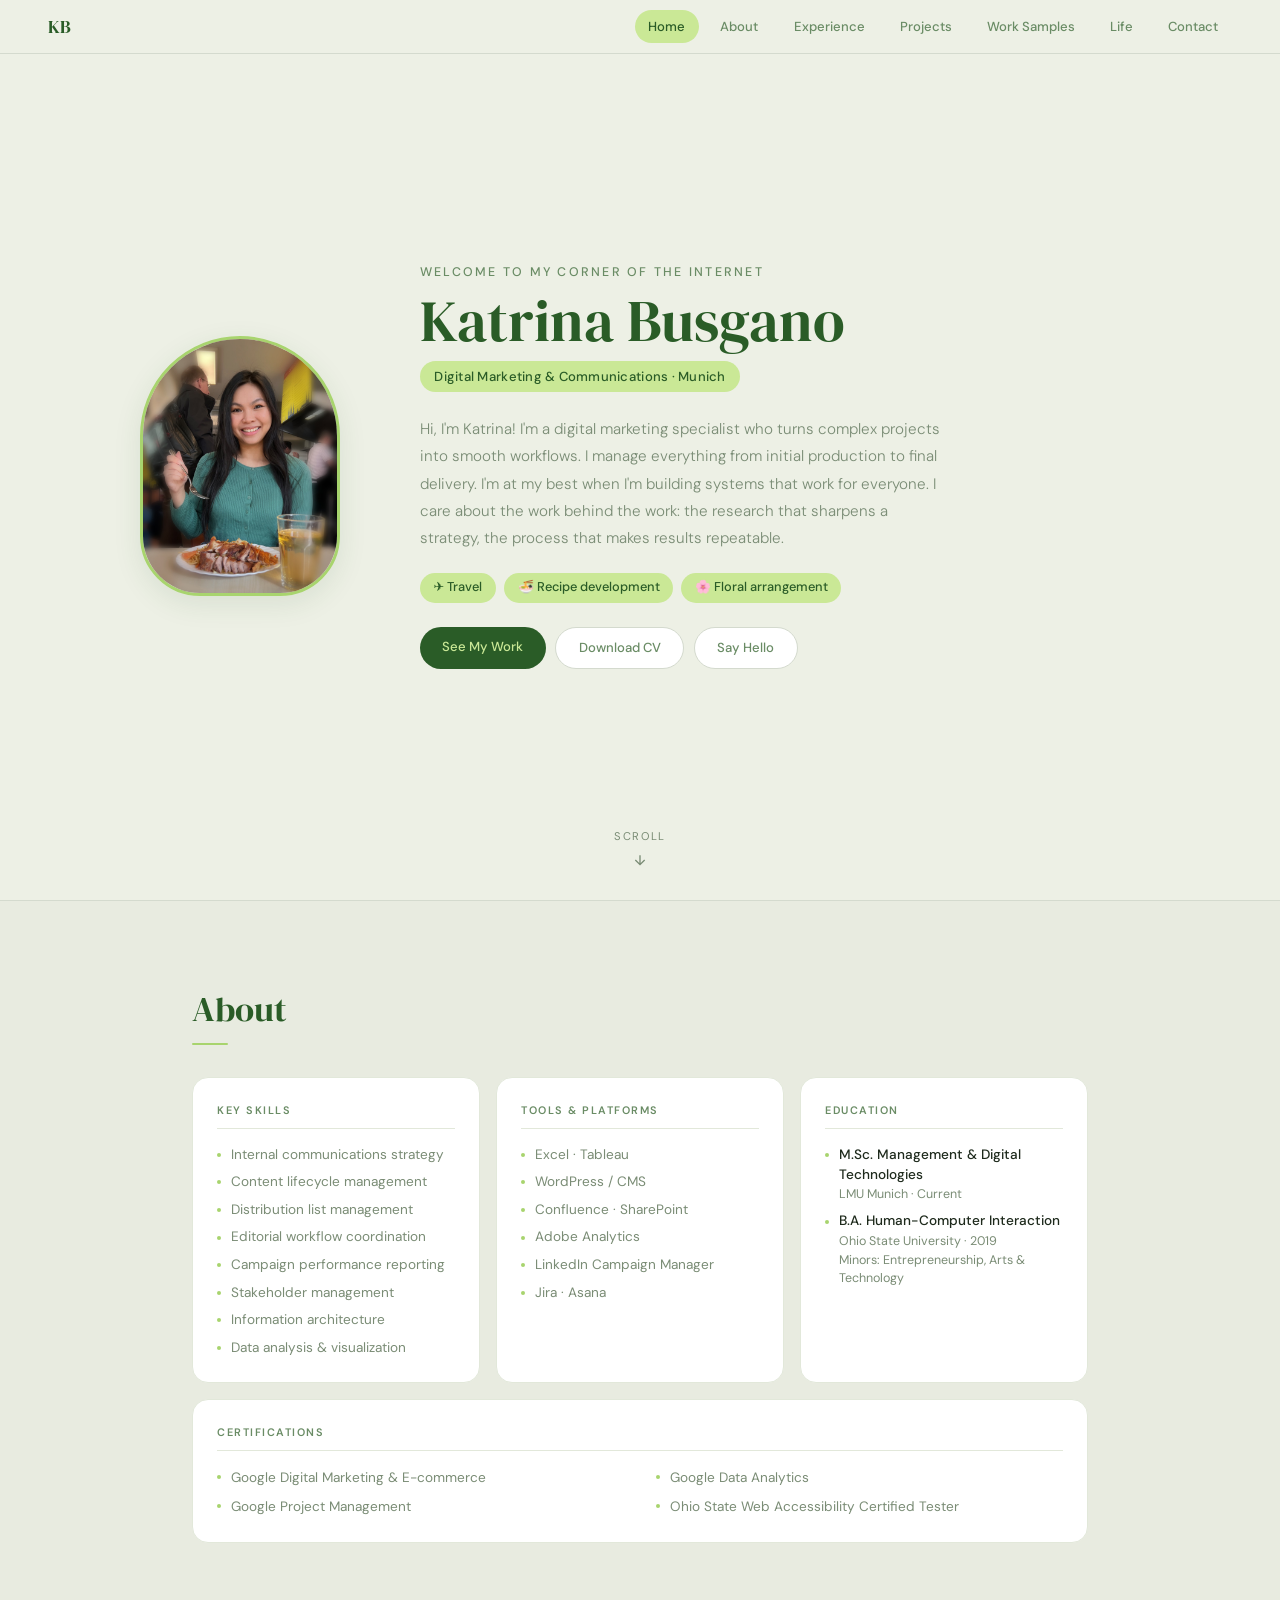
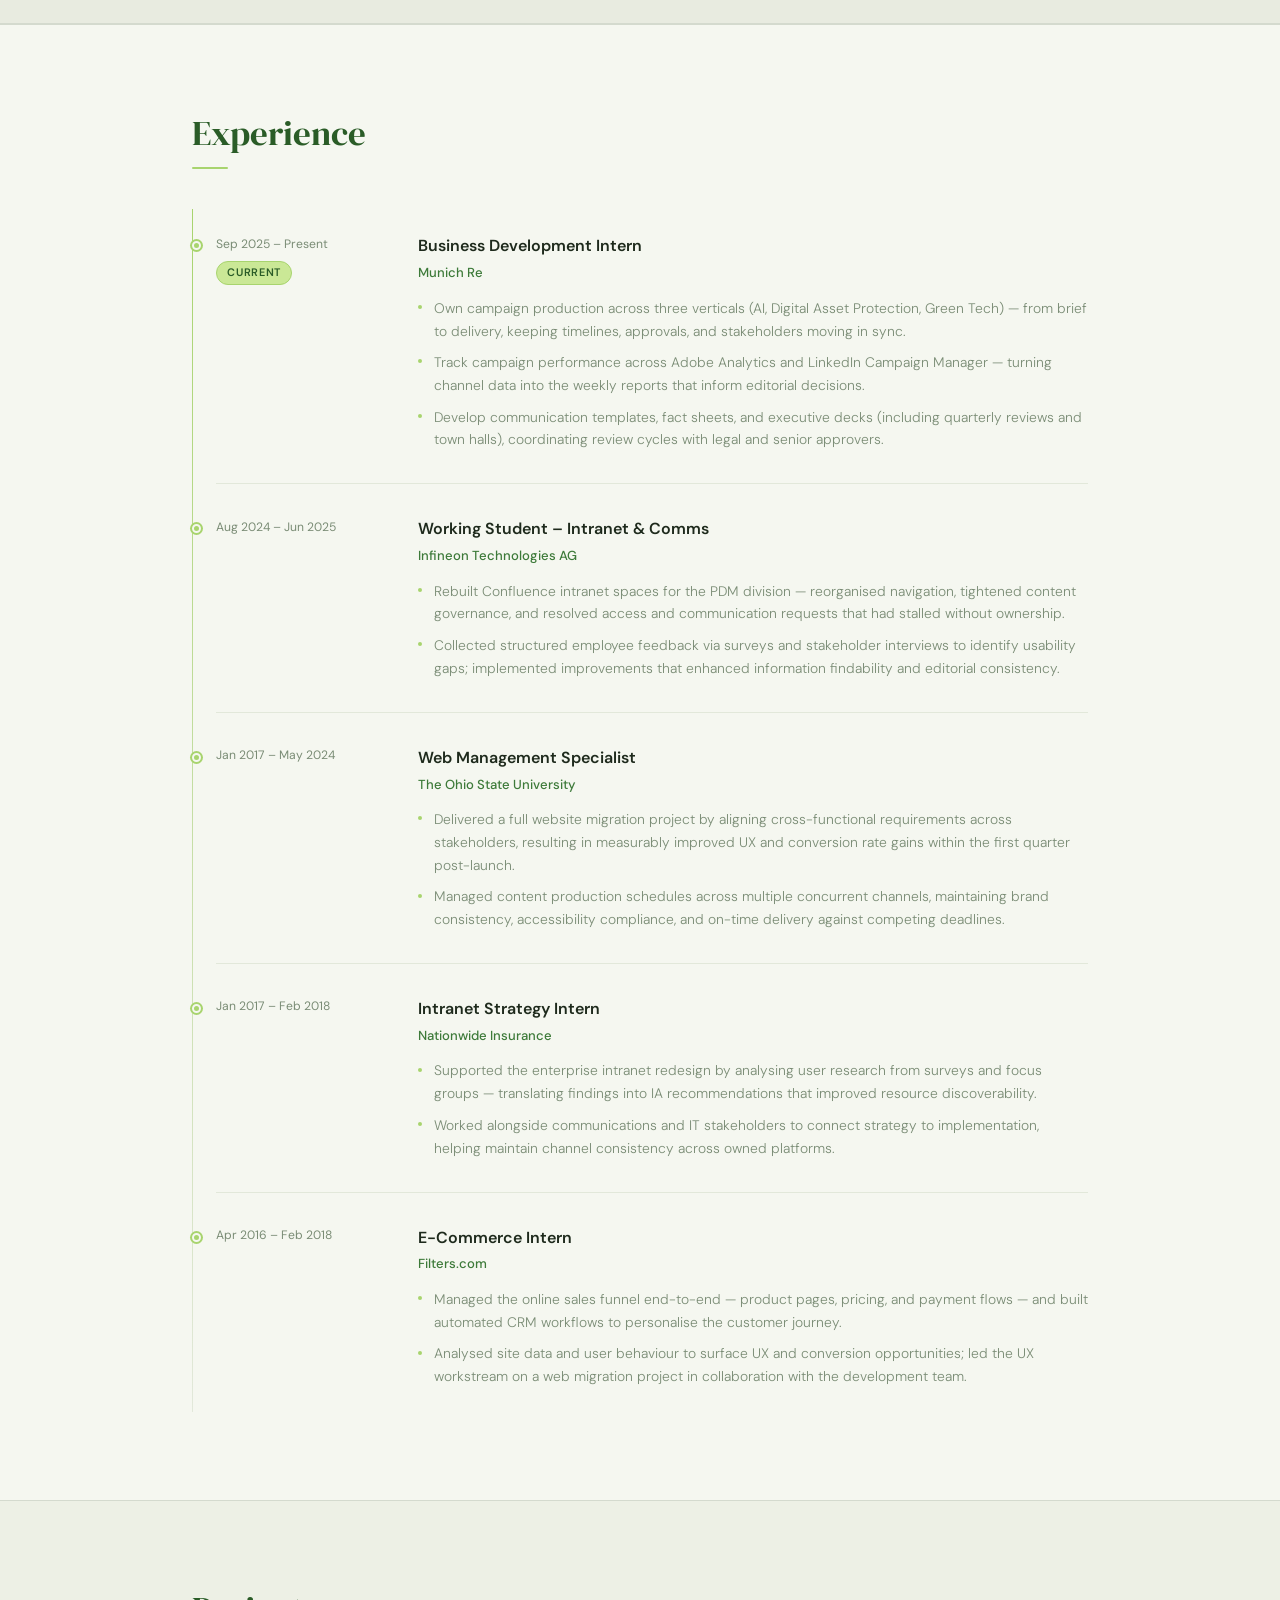
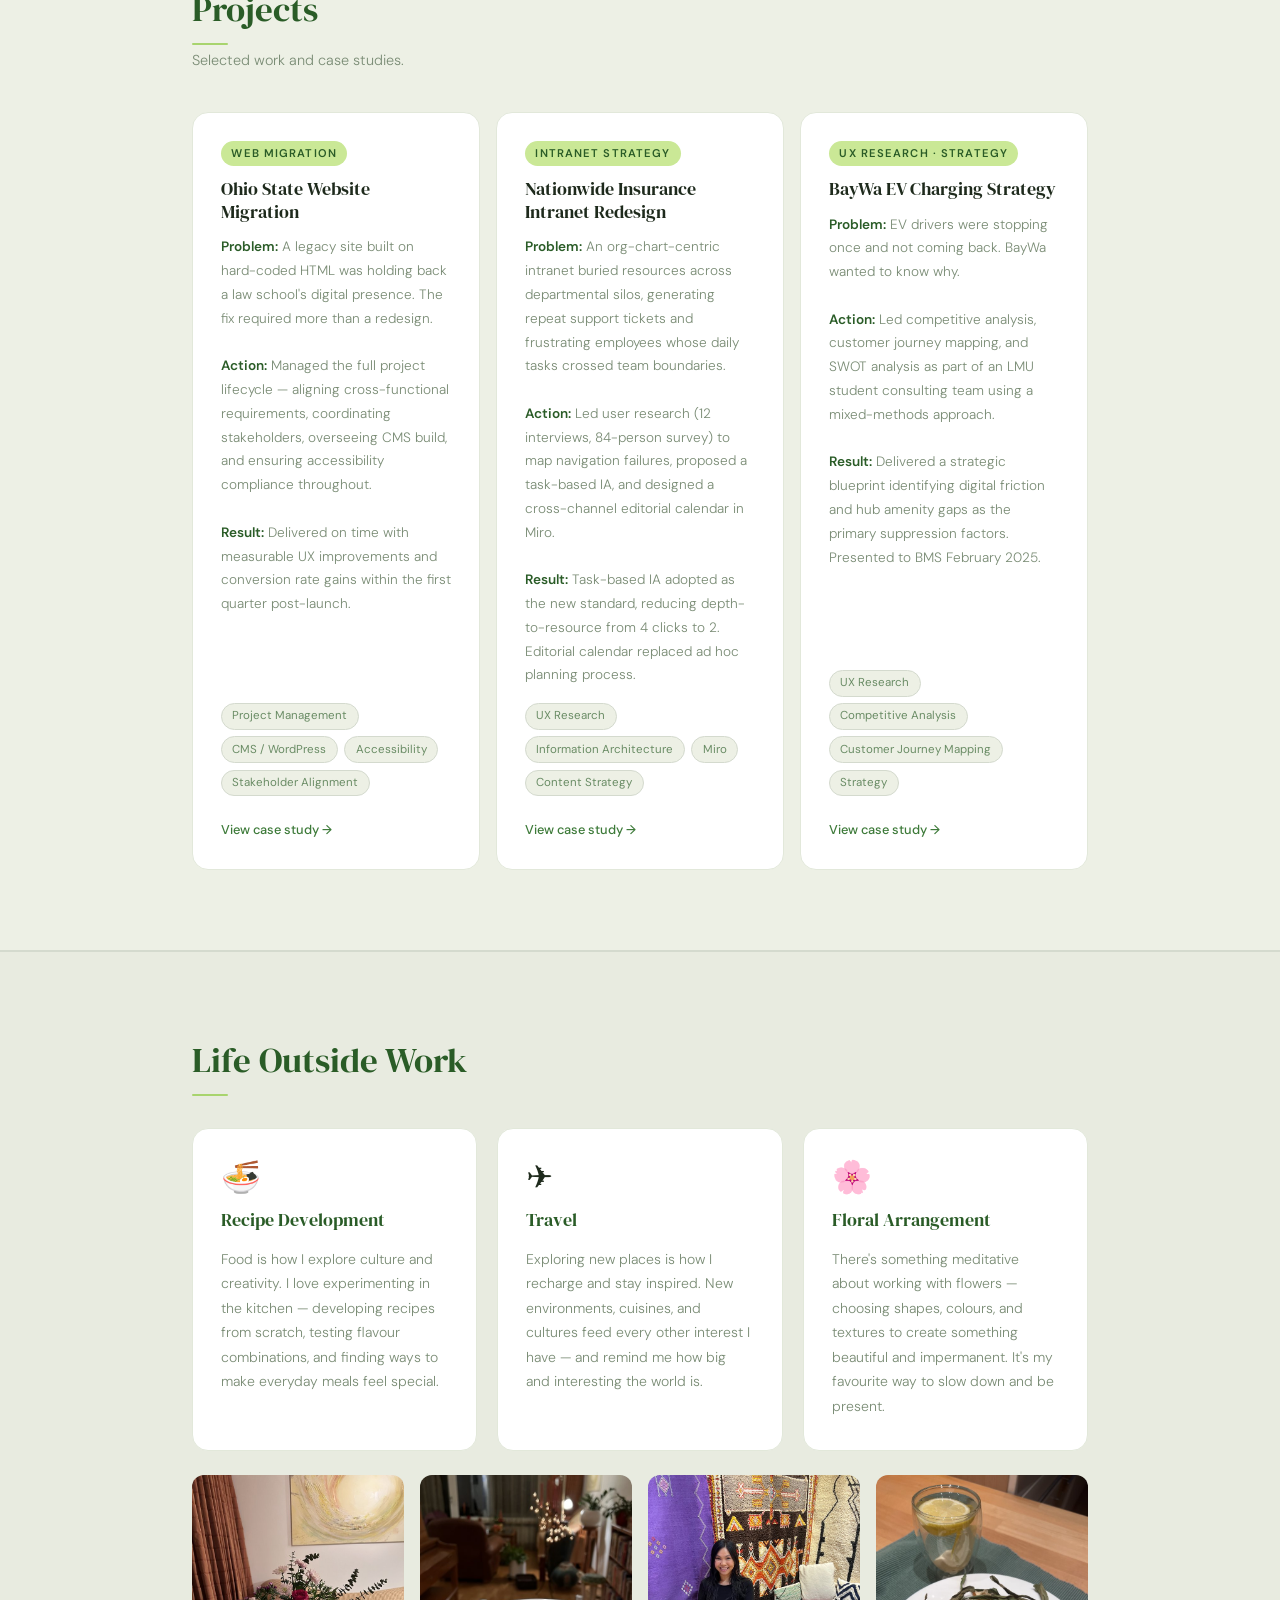
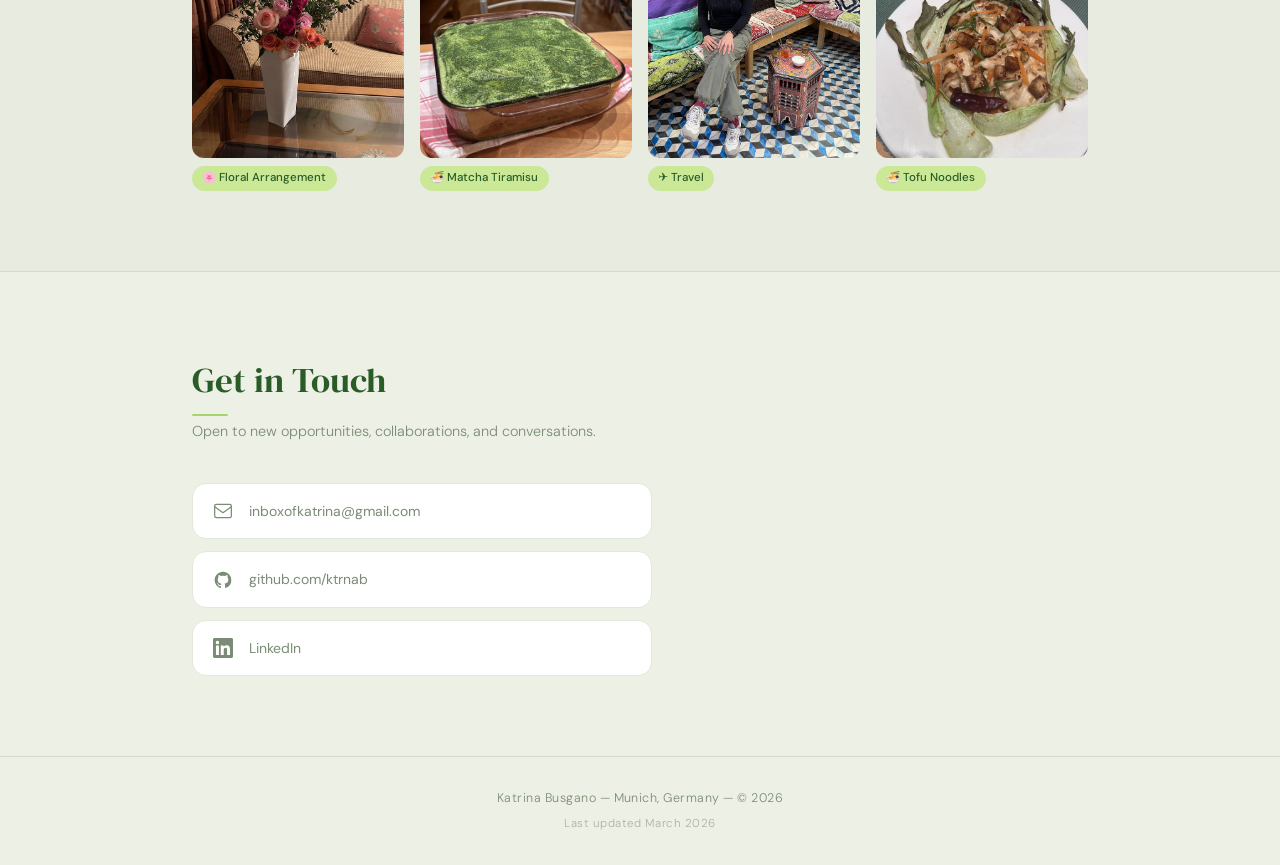
==== index.html @ 025520a1 "Soften Nationwide bullets to reflect intern-level contribution Co-Authored-By: Claude Sonnet 4.6 <no" ====
<!DOCTYPE html>
<html lang="en">
<head>
  <meta charset="UTF-8" />
  <meta name="viewport" content="width=device-width, initial-scale=1.0" />
  <title>Katrina Busgano — Digital Marketing &amp; Communications</title>
  <meta name="description" content="Portfolio of Katrina Busgano — Digital Marketing &amp; Internal Communications Specialist based in Munich, Germany." />
  <meta property="og:title" content="Katrina Busgano — Portfolio" />
  <meta property="og:description" content="Digital Marketing &amp; Internal Communications Specialist based in Munich." />
  <meta property="og:type" content="website" />
  <meta property="og:url" content="https://ktrnab.github.io" />
  <meta property="og:image" content="https://ktrnab.github.io/assets/images/og-image.jpg" />
  <meta property="og:image:width" content="1200" />
  <meta property="og:image:height" content="630" />
  <meta name="robots" content="noindex, nofollow" />
  <meta name="theme-color" content="#0b0c10" />
  <link rel="icon" href="data:image/svg+xml,<svg xmlns='http://www.w3.org/2000/svg' viewBox='0 0 100 100'><text y='.9em' font-size='90'>K</text></svg>" />
  <link rel="stylesheet" href="style.css" />
</head>
<body>

  <nav>
    <span class="nav-logo">KB</span>
    <div class="nav-links">
      <a href="#hero">Home</a>
      <a href="#about">About</a>
      <a href="#experience">Experience</a>
      <a href="#projects">Projects</a>
      <a href="work.html">Work Samples</a>
      <a href="#interests">Life</a>
      <a href="#contact">Contact</a>
    </div>
  </nav>

  <!-- HERO -->
  <section class="hero" id="hero">
    <div class="hero-inner">
      <img src="assets/images/katrina.jpg" alt="Katrina Busgano" class="hero-photo" />
      <div class="hero-text">
        <p class="hero-eyebrow">Welcome to my corner of the internet</p>
        <h1>Katrina Busgano</h1>
        <p class="hero-title">Digital Marketing &amp; Communications · Munich</p>
        <p class="hero-bio">Hi, I'm Katrina! I'm a digital marketing specialist who turns complex projects into smooth workflows. I manage everything from initial production to final delivery. I'm at my best when I'm building systems that work for everyone. I care about the work behind the work: the research that sharpens a strategy, the process that makes results repeatable.</p>
        <div class="hero-interests">
          <span>✈️ Travel</span>
          <span>🍜 Recipe development</span>
          <span>🌸 Floral arrangement</span>
        </div>
        <div class="hero-cta">
          <a href="#projects" class="btn-primary">See My Work</a>
          <a href="assets/katrina_cv.pdf" class="btn-ghost" download>Download CV</a>
          <a href="#contact" class="btn-ghost">Say Hello</a>
        </div>
      </div>
    </div>
    <div class="hero-scroll-hint">
      <span>Scroll</span>
      <svg width="16" height="16" viewBox="0 0 24 24" fill="none" stroke="currentColor" stroke-width="2"><path d="M12 5v14M5 12l7 7 7-7"/></svg>
    </div>
  </section>

  <!-- ABOUT: SKILLS & EDUCATION -->
  <section id="about">
    <div class="section-inner">
      <h2 class="section-heading">About</h2>
      <div class="about-cards">
        <div class="card">
          <h3>Key Skills</h3>
          <ul>
            <li>Internal communications strategy</li>
            <li>Content lifecycle management</li>
            <li>Distribution list management</li>
            <li>Editorial workflow coordination</li>
            <li>Campaign performance reporting</li>
            <li>Stakeholder management</li>
            <li>Information architecture</li>
            <li>Data analysis &amp; visualization</li>
          </ul>
        </div>

        <div class="card">
          <h3>Tools &amp; Platforms</h3>
          <ul>
            <li>Excel · Tableau</li>
            <li>WordPress / CMS</li>
            <li>Confluence · SharePoint</li>
            <li>Adobe Analytics</li>
            <li>LinkedIn Campaign Manager</li>
            <li>Jira · Asana</li>
          </ul>
        </div>

        <div class="card">
          <h3>Education</h3>
          <ul>
            <li>
              <strong>M.Sc. Management &amp; Digital Technologies</strong>
              <em>LMU Munich · Current</em>
            </li>
            <li>
              <strong>B.A. Human-Computer Interaction</strong>
              <em>Ohio State University · 2019</em>
              <em>Minors: Entrepreneurship, Arts &amp; Technology</em>
            </li>
          </ul>
        </div>
      </div>

      <div class="card card-wide">
        <h3>Certifications</h3>
        <div class="certs-grid">
          <span>Google Digital Marketing &amp; E-commerce</span>
          <span>Google Data Analytics</span>
          <span>Google Project Management</span>
          <span>Ohio State Web Accessibility Certified Tester</span>
        </div>
      </div>
    </div>
  </section>

  <!-- EXPERIENCE -->
  <section id="experience">
    <div class="section-inner">
      <h2 class="section-heading">Experience</h2>
      <div class="timeline">

        <div class="timeline-item">
          <div class="timeline-meta">
            <span class="timeline-date">Sep 2025 – Present</span>
            <span class="timeline-badge current">Current</span>
          </div>
          <div class="timeline-body">
            <h3 class="timeline-role">Business Development Intern</h3>
            <p class="timeline-company">Munich Re</p>
            <ul class="timeline-bullets">
              <li>Own campaign production across three verticals (AI, Digital Asset Protection, Green Tech) — from brief to delivery, keeping timelines, approvals, and stakeholders moving in sync.</li>
              <li>Track campaign performance across Adobe Analytics and LinkedIn Campaign Manager — turning channel data into the weekly reports that inform editorial decisions.</li>
              <li>Develop communication templates, fact sheets, and executive decks (including quarterly reviews and town halls), coordinating review cycles with legal and senior approvers.</li>
            </ul>
          </div>
        </div>

        <div class="timeline-item">
          <div class="timeline-meta">
            <span class="timeline-date">Aug 2024 – Jun 2025</span>
          </div>
          <div class="timeline-body">
            <h3 class="timeline-role">Working Student – Intranet &amp; Comms</h3>
            <p class="timeline-company">Infineon Technologies AG</p>
            <ul class="timeline-bullets">
              <li>Rebuilt Confluence intranet spaces for the PDM division — reorganised navigation, tightened content governance, and resolved access and communication requests that had stalled without ownership.</li>
              <li>Collected structured employee feedback via surveys and stakeholder interviews to identify usability gaps; implemented improvements that enhanced information findability and editorial consistency.</li>
            </ul>
          </div>
        </div>

        <div class="timeline-item">
          <div class="timeline-meta">
            <span class="timeline-date">Jan 2017 – May 2024</span>
          </div>
          <div class="timeline-body">
            <h3 class="timeline-role">Web Management Specialist</h3>
            <p class="timeline-company">The Ohio State University</p>
            <ul class="timeline-bullets">
              <li>Delivered a full website migration project by aligning cross-functional requirements across stakeholders, resulting in measurably improved UX and conversion rate gains within the first quarter post-launch.</li>
              <li>Managed content production schedules across multiple concurrent channels, maintaining brand consistency, accessibility compliance, and on-time delivery against competing deadlines.</li>
            </ul>
          </div>
        </div>

        <div class="timeline-item">
          <div class="timeline-meta">
            <span class="timeline-date">Jan 2017 – Feb 2018</span>
          </div>
          <div class="timeline-body">
            <h3 class="timeline-role">Intranet Strategy Intern</h3>
            <p class="timeline-company">Nationwide Insurance</p>
            <ul class="timeline-bullets">
              <li>Supported the enterprise intranet redesign by analysing user research from surveys and focus groups — translating findings into IA recommendations that improved resource discoverability.</li>
              <li>Worked alongside communications and IT stakeholders to connect strategy to implementation, helping maintain channel consistency across owned platforms.</li>
            </ul>
          </div>
        </div>

        <div class="timeline-item">
          <div class="timeline-meta">
            <span class="timeline-date">Apr 2016 – Feb 2018</span>
          </div>
          <div class="timeline-body">
            <h3 class="timeline-role">E-Commerce Intern</h3>
            <p class="timeline-company">Filters.com</p>
            <ul class="timeline-bullets">
              <li>Managed the online sales funnel end-to-end — product pages, pricing, and payment flows — and built automated CRM workflows to personalise the customer journey.</li>
              <li>Analysed site data and user behaviour to surface UX and conversion opportunities; led the UX workstream on a web migration project in collaboration with the development team.</li>
            </ul>
          </div>
        </div>

      </div>
    </div>
  </section>

  <!-- PROJECTS -->
  <section id="projects">
    <div class="section-inner">
      <h2 class="section-heading">Projects</h2>
      <p class="section-sub">Selected work and case studies.</p>
      <div class="projects-grid">

        <div class="project-card">
          <div class="project-tag">Web Migration</div>
          <h3>Ohio State Website Migration</h3>
          <p><strong>Problem:</strong> A legacy site built on hard-coded HTML was holding back a law school's digital presence. The fix required more than a redesign.<br><br>
          <strong>Action:</strong> Managed the full project lifecycle — aligning cross-functional requirements, coordinating stakeholders, overseeing CMS build, and ensuring accessibility compliance throughout.<br><br>
          <strong>Result:</strong> Delivered on time with measurable UX improvements and conversion rate gains within the first quarter post-launch.</p>
          <div class="project-skills">
            <span>Project Management</span>
            <span>CMS / WordPress</span>
            <span>Accessibility</span>
            <span>Stakeholder Alignment</span>
          </div>
          <a href="work.html#osu-intranet" class="case-study-link">View case study →</a>
        </div>

        <div class="project-card">
          <div class="project-tag">Intranet Strategy</div>
          <h3>Nationwide Insurance Intranet Redesign</h3>
          <p><strong>Problem:</strong> An org-chart-centric intranet buried resources across departmental silos, generating repeat support tickets and frustrating employees whose daily tasks crossed team boundaries.<br><br>
          <strong>Action:</strong> Led user research (12 interviews, 84-person survey) to map navigation failures, proposed a task-based IA, and designed a cross-channel editorial calendar in Miro.<br><br>
          <strong>Result:</strong> Task-based IA adopted as the new standard, reducing depth-to-resource from 4 clicks to 2. Editorial calendar replaced ad hoc planning process.</p>
          <div class="project-skills">
            <span>UX Research</span>
            <span>Information Architecture</span>
            <span>Miro</span>
            <span>Content Strategy</span>
          </div>
          <a href="work.html#nationwide-intranet" class="case-study-link">View case study →</a>
        </div>

        <div class="project-card">
          <div class="project-tag">UX Research · Strategy</div>
          <h3>BayWa EV Charging Strategy</h3>
          <p><strong>Problem:</strong> EV drivers were stopping once and not coming back. BayWa wanted to know why.<br><br>
          <strong>Action:</strong> Led competitive analysis, customer journey mapping, and SWOT analysis as part of an LMU student consulting team using a mixed-methods approach.<br><br>
          <strong>Result:</strong> Delivered a strategic blueprint identifying digital friction and hub amenity gaps as the primary suppression factors. Presented to BMS February 2025.</p>
          <div class="project-skills">
            <span>UX Research</span>
            <span>Competitive Analysis</span>
            <span>Customer Journey Mapping</span>
            <span>Strategy</span>
          </div>
          <a href="work.html#ev-report" class="case-study-link">View case study →</a>
        </div>

      </div>
    </div>
  </section>

  <!-- INTERESTS -->
  <section id="interests">
    <div class="section-inner">
      <h2 class="section-heading">Life Outside Work</h2>

      <div class="interests-grid">
        <div class="interest-card">
          <div class="interest-icon">🍜</div>
          <h3>Recipe Development</h3>
          <p>Food is how I explore culture and creativity. I love experimenting in the kitchen — developing recipes from scratch, testing flavour combinations, and finding ways to make everyday meals feel special.</p>
        </div>
        <div class="interest-card">
          <div class="interest-icon">✈️</div>
          <h3>Travel</h3>
          <p>Exploring new places is how I recharge and stay inspired. New environments, cuisines, and cultures feed every other interest I have — and remind me how big and interesting the world is.</p>
        </div>
        <div class="interest-card">
          <div class="interest-icon">🌸</div>
          <h3>Floral Arrangement</h3>
          <p>There's something meditative about working with flowers — choosing shapes, colours, and textures to create something beautiful and impermanent. It's my favourite way to slow down and be present.</p>
        </div>
      </div>

      <div class="interests-photos">
        <div class="interest-photo-card">
          <img src="assets/images/interest-flowers.jpg" alt="Floral arrangement" />
          <span class="interest-tag">🌸 Floral Arrangement</span>
        </div>
        <div class="interest-photo-card">
          <img src="assets/images/interest-matcha.jpg" alt="Matcha tiramisu" />
          <span class="interest-tag">🍜 Matcha Tiramisu</span>
        </div>
        <div class="interest-photo-card">
          <img src="assets/images/interest-travel.jpg" alt="Travelling" />
          <span class="interest-tag">✈️ Travel</span>
        </div>
        <div class="interest-photo-card">
          <img src="assets/images/interest-pasta.jpg" alt="Homemade pasta dish" />
          <span class="interest-tag">🍜 Tofu Noodles</span>
        </div>
      </div>

    </div>
  </section>

  <!-- CONTACT -->
  <section id="contact">
    <div class="section-inner">
      <h2 class="section-heading">Get in Touch</h2>
      <p class="contact-sub">Open to new opportunities, collaborations, and conversations.</p>
      <div class="contact-cards">
        <a href="mailto:inboxofkatrina@gmail.com" class="contact-card">
          <svg width="20" height="20" viewBox="0 0 24 24" fill="none" stroke="currentColor" stroke-width="1.5"><rect x="2" y="4" width="20" height="16" rx="2"/><path d="m2 7 10 7 10-7"/></svg>
          <span>inboxofkatrina@gmail.com</span>
          <svg class="arrow" width="16" height="16" viewBox="0 0 24 24" fill="none" stroke="currentColor" stroke-width="2"><path d="M5 12h14M12 5l7 7-7 7"/></svg>
        </a>
        <a href="https://github.com/ktrnab" target="_blank" rel="noopener" class="contact-card">
          <svg width="20" height="20" viewBox="0 0 24 24" fill="currentColor"><path d="M12 2C6.477 2 2 6.484 2 12.017c0 4.425 2.865 8.18 6.839 9.504.5.092.682-.217.682-.483 0-.237-.008-.868-.013-1.703-2.782.605-3.369-1.343-3.369-1.343-.454-1.158-1.11-1.466-1.11-1.466-.908-.62.069-.608.069-.608 1.003.07 1.531 1.032 1.531 1.032.892 1.53 2.341 1.088 2.91.832.092-.647.35-1.088.636-1.338-2.22-.253-4.555-1.113-4.555-4.951 0-1.093.39-1.988 1.029-2.688-.103-.253-.446-1.272.098-2.65 0 0 .84-.27 2.75 1.026A9.564 9.564 0 0 1 12 6.844a9.59 9.59 0 0 1 2.504.337c1.909-1.296 2.747-1.027 2.747-1.027.546 1.379.202 2.398.1 2.651.64.7 1.028 1.595 1.028 2.688 0 3.848-2.339 4.695-4.566 4.943.359.309.678.92.678 1.855 0 1.338-.012 2.419-.012 2.747 0 .268.18.58.688.482A10.02 10.02 0 0 0 22 12.017C22 6.484 17.522 2 12 2z"/></svg>
          <span>github.com/ktrnab</span>
          <svg class="arrow" width="16" height="16" viewBox="0 0 24 24" fill="none" stroke="currentColor" stroke-width="2"><path d="M5 12h14M12 5l7 7-7 7"/></svg>
        </a>
        <a href="https://www.linkedin.com/in/katrina-michelle/" target="_blank" rel="noopener" class="contact-card">
          <svg width="20" height="20" viewBox="0 0 24 24" fill="currentColor"><path d="M20.447 20.452h-3.554v-5.569c0-1.328-.027-3.037-1.852-3.037-1.853 0-2.136 1.445-2.136 2.939v5.667H9.351V9h3.414v1.561h.046c.477-.9 1.637-1.85 3.37-1.85 3.601 0 4.267 2.37 4.267 5.455v6.286zM5.337 7.433a2.062 2.062 0 0 1-2.063-2.065 2.064 2.064 0 1 1 2.063 2.065zm1.782 13.019H3.555V9h3.564v11.452zM22.225 0H1.771C.792 0 0 .774 0 1.729v20.542C0 23.227.792 24 1.771 24h20.451C23.2 24 24 23.227 24 22.271V1.729C24 .774 23.2 0 22.222 0h.003z"/></svg>
          <span>LinkedIn</span>
          <svg class="arrow" width="16" height="16" viewBox="0 0 24 24" fill="none" stroke="currentColor" stroke-width="2"><path d="M5 12h14M12 5l7 7-7 7"/></svg>
        </a>
      </div>
    </div>
  </section>

  <footer>
    <p>Katrina Busgano &mdash; Munich, Germany &mdash; &copy; 2026</p>
    <p class="footer-updated">Last updated March 2026</p>
  </footer>

  <script src="js/main.js"></script>
</body>
</html>
---- style.css ----
@import url('https://fonts.googleapis.com/css2?family=DM+Sans:ital,opsz,wght@0,9..40,300;0,9..40,400;0,9..40,500;0,9..40,600;1,9..40,300&family=DM+Serif+Display:ital@0;1&display=swap');

/* ── RESET & VARIABLES ── */
*, *::before, *::after {
  box-sizing: border-box;
  margin: 0;
  padding: 0;
}

:root {
  --bg:           #edf0e5;
  --bg-warm:      #e8ebe0;
  --surface:      #f5f7f0;
  --surface2:     #ffffff;
  --pill-bg:      #cae896;
  --pill-bg-dark: #a8d46e;
  --green-dark:   #2a5c27;
  --green-mid:    #3d7a39;
  --green-muted:  #6a8c65;
  --text:         #1e2a1c;
  --muted:        #7a8c75;
  --border:       #d4dace;
  --border-light: #e2e8da;
}

html { scroll-behavior: smooth; }

body {
  font-family: 'DM Sans', system-ui, sans-serif;
  background: var(--bg);
  color: var(--text);
  line-height: 1.6;
}

/* ── NAV ── */
nav {
  position: fixed;
  top: 0; left: 0; right: 0;
  background: rgba(237, 240, 229, 0.92);
  backdrop-filter: blur(12px);
  border-bottom: 1px solid var(--border);
  padding: 0 3rem;
  height: 54px;
  display: flex;
  align-items: center;
  justify-content: space-between;
  z-index: 100;
}

.nav-logo {
  font-family: 'DM Serif Display', serif;
  font-size: 1.15rem;
  color: var(--green-dark);
  letter-spacing: 0.02em;
}

.nav-links {
  display: flex;
  gap: 0.5rem;
}

nav a {
  color: var(--green-muted);
  text-decoration: none;
  font-size: 0.82rem;
  font-weight: 500;
  padding: 0.35rem 0.85rem;
  border-radius: 99px;
  transition: background 0.2s, color 0.2s;
}

nav a:hover,
nav a.active {
  background: var(--pill-bg);
  color: var(--green-dark);
}

/* ── HERO ── */
.hero {
  min-height: 100vh;
  display: flex;
  flex-direction: column;
  align-items: center;
  justify-content: center;
  padding: 7rem 2rem 5rem;
  position: relative;
}

.hero-inner {
  display: flex;
  gap: 5rem;
  max-width: 1000px;
  width: 100%;
  align-items: center;
}

.hero-photo {
  flex-shrink: 0;
  width: 200px;
  height: 260px;
  object-fit: cover;
  object-position: center top;
  border-radius: 100px 100px 60px 60px;
  border: 3px solid var(--pill-bg-dark);
  box-shadow: 0 8px 28px rgba(42, 92, 39, 0.1);
}

.hero-eyebrow {
  font-size: 0.78rem;
  font-weight: 500;
  letter-spacing: 0.18em;
  text-transform: uppercase;
  color: var(--green-muted);
  margin-bottom: 0.5rem;
}

.hero-text h1 {
  font-family: 'DM Serif Display', serif;
  font-size: 3.6rem;
  font-weight: 400;
  line-height: 1.05;
  color: var(--green-dark);
  margin-bottom: 0.6rem;
}

.hero-title {
  display: inline-block;
  font-size: 0.82rem;
  font-weight: 500;
  color: var(--green-dark);
  background: var(--pill-bg);
  padding: 0.3rem 0.9rem;
  border-radius: 99px;
  margin-bottom: 1.5rem;
  letter-spacing: 0.02em;
}

.hero-bio {
  color: var(--muted);
  max-width: 520px;
  font-size: 0.95rem;
  line-height: 1.8;
  font-weight: 300;
  margin-bottom: 1.25rem;
}

.hero-meta {
  display: flex;
  gap: 1rem;
  font-size: 0.8rem;
  color: var(--muted);
  margin-bottom: 2rem;
  flex-wrap: wrap;
}

.hero-meta span {
  display: flex;
  align-items: center;
  gap: 0.4rem;
}

.dot {
  width: 5px;
  height: 5px;
  border-radius: 50%;
  background: var(--pill-bg-dark);
  display: inline-block;
  flex-shrink: 0;
}

.hero-cta {
  display: flex;
  gap: 0.6rem;
  flex-wrap: wrap;
}

.btn-primary {
  padding: 0.6rem 1.4rem;
  background: var(--green-dark);
  color: var(--pill-bg);
  text-decoration: none;
  border-radius: 99px;
  font-size: 0.82rem;
  font-weight: 500;
  transition: background 0.2s, transform 0.15s;
}

.btn-primary:hover {
  background: var(--green-mid);
  transform: translateY(-1px);
}

.btn-ghost {
  padding: 0.6rem 1.4rem;
  border: 1px solid var(--border);
  color: var(--green-muted);
  text-decoration: none;
  border-radius: 99px;
  font-size: 0.82rem;
  font-weight: 500;
  background: var(--surface2);
  transition: border-color 0.2s, background 0.2s, color 0.2s, transform 0.15s;
}

.btn-ghost:hover {
  border-color: var(--pill-bg-dark);
  background: var(--pill-bg);
  color: var(--green-dark);
  transform: translateY(-1px);
}

.hero-scroll-hint {
  position: absolute;
  bottom: 2rem;
  display: flex;
  flex-direction: column;
  align-items: center;
  gap: 0.4rem;
  color: var(--muted);
  font-size: 0.7rem;
  letter-spacing: 0.15em;
  text-transform: uppercase;
  animation: bounce 2s infinite;
}

@keyframes bounce {
  0%, 100% { transform: translateY(0); }
  50%       { transform: translateY(6px); }
}

/* ── SECTION SHARED ── */
.section-inner {
  max-width: 960px;
  margin: 0 auto;
  padding: 5rem 2rem;
}

.section-heading {
  font-family: 'DM Serif Display', serif;
  font-size: 2.2rem;
  font-weight: 400;
  color: var(--green-dark);
  margin-bottom: 2.5rem;
  position: relative;
  display: inline-block;
}

.section-heading::after {
  content: '';
  position: absolute;
  bottom: -8px;
  left: 0;
  width: 36px;
  height: 2px;
  background: var(--pill-bg-dark);
  border-radius: 2px;
}

.section-sub {
  color: var(--muted);
  font-size: 0.9rem;
  font-weight: 300;
  margin-top: -1.75rem;
  margin-bottom: 2.5rem;
}

/* ── ABOUT ── */
#about {
  background: var(--bg-warm);
  border-top: 1px solid var(--border);
  border-bottom: 1px solid var(--border);
}

.about-cards {
  display: grid;
  grid-template-columns: repeat(3, 1fr);
  gap: 1rem;
  margin-bottom: 1rem;
}

.card {
  background: var(--surface2);
  border: 1px solid var(--border-light);
  border-radius: 16px;
  padding: 1.5rem;
  transition: border-color 0.2s, transform 0.2s, box-shadow 0.2s;
}

.card:hover {
  border-color: var(--pill-bg-dark);
  transform: translateY(-2px);
  box-shadow: 0 4px 20px rgba(42, 92, 39, 0.06);
}

.card h3 {
  font-size: 0.68rem;
  font-weight: 600;
  text-transform: uppercase;
  letter-spacing: 0.14em;
  color: var(--green-muted);
  margin-bottom: 1rem;
  padding-bottom: 0.5rem;
  border-bottom: 1px solid var(--border-light);
}

.card ul {
  list-style: none;
  display: flex;
  flex-direction: column;
  gap: 0.45rem;
}

.card li {
  font-size: 0.85rem;
  color: var(--muted);
  padding-left: 0.9rem;
  position: relative;
  line-height: 1.5;
}

.card li::before {
  content: '';
  position: absolute;
  left: 0;
  top: 0.6em;
  width: 4px;
  height: 4px;
  border-radius: 50%;
  background: var(--pill-bg-dark);
}

.card li strong {
  color: var(--text);
  display: block;
  font-weight: 500;
}

.card li em {
  font-size: 0.78rem;
  font-style: normal;
  color: var(--muted);
  display: block;
}

.card-wide { width: 100%; }

.certs-grid {
  display: grid;
  grid-template-columns: repeat(2, 1fr);
  gap: 0.5rem 2rem;
}

.certs-grid span {
  font-size: 0.85rem;
  color: var(--muted);
  padding-left: 0.9rem;
  position: relative;
}

.certs-grid span::before {
  content: '';
  position: absolute;
  left: 0;
  top: 0.6em;
  width: 4px;
  height: 4px;
  border-radius: 50%;
  background: var(--pill-bg-dark);
}

/* ── EXPERIENCE ── */
#experience {
  background: var(--surface);
  border-top: 1px solid var(--border);
  border-bottom: 1px solid var(--border);
}

.timeline {
  position: relative;
  padding-left: 1.5rem;
}

.timeline::before {
  content: '';
  position: absolute;
  left: 0;
  top: 8px;
  bottom: 8px;
  width: 1px;
  background: linear-gradient(to bottom, var(--pill-bg-dark), var(--border-light));
}

.timeline-item {
  display: grid;
  grid-template-columns: 170px 1fr;
  gap: 2rem;
  padding: 2rem 0;
  border-bottom: 1px solid var(--border-light);
  position: relative;
}

.timeline-item:last-child { border-bottom: none; }

.timeline-item::before {
  content: '';
  position: absolute;
  left: -1.5rem;
  top: 2.5rem;
  width: 9px;
  height: 9px;
  border-radius: 50%;
  background: var(--pill-bg-dark);
  border: 2px solid var(--surface);
  box-shadow: 0 0 0 2px var(--pill-bg-dark);
}

.timeline-meta {
  display: flex;
  flex-direction: column;
  gap: 0.5rem;
  padding-top: 0.15rem;
}

.timeline-date {
  font-size: 0.76rem;
  color: var(--muted);
  font-weight: 400;
  line-height: 1.4;
}

.timeline-badge {
  display: inline-block;
  padding: 0.15rem 0.65rem;
  border-radius: 99px;
  font-size: 0.68rem;
  font-weight: 600;
  letter-spacing: 0.06em;
  text-transform: uppercase;
  width: fit-content;
}

.timeline-badge.current {
  background: var(--pill-bg);
  color: var(--green-dark);
  border: 1px solid var(--pill-bg-dark);
}

.timeline-role {
  font-size: 1rem;
  font-weight: 600;
  color: var(--text);
  margin-bottom: 0.2rem;
}

.timeline-company {
  font-size: 0.82rem;
  color: var(--green-mid);
  margin-bottom: 0.85rem;
  font-weight: 500;
}

.timeline-bullets {
  list-style: none;
  display: flex;
  flex-direction: column;
  gap: 0.55rem;
}

.timeline-bullets li {
  font-size: 0.865rem;
  color: var(--muted);
  padding-left: 1rem;
  position: relative;
  line-height: 1.65;
  font-weight: 300;
}

.timeline-bullets li::before {
  content: '';
  position: absolute;
  left: 0;
  top: 0.6em;
  width: 4px;
  height: 4px;
  border-radius: 50%;
  background: var(--pill-bg-dark);
}

/* ── PROJECTS ── */
#projects {
  border-bottom: 1px solid var(--border);
}

.projects-grid {
  display: grid;
  grid-template-columns: repeat(3, 1fr);
  gap: 1rem;
}

.project-card {
  background: var(--surface2);
  border: 1px solid var(--border-light);
  border-radius: 16px;
  padding: 1.75rem;
  display: flex;
  flex-direction: column;
  gap: 0.75rem;
  transition: border-color 0.2s, transform 0.2s, box-shadow 0.2s;
}

.project-card:hover {
  border-color: var(--pill-bg-dark);
  transform: translateY(-3px);
  box-shadow: 0 8px 28px rgba(42, 92, 39, 0.07);
}

.project-tag {
  font-size: 0.7rem;
  font-weight: 600;
  text-transform: uppercase;
  letter-spacing: 0.1em;
  display: inline-block;
  background: var(--pill-bg);
  color: var(--green-dark);
  padding: 0.2rem 0.65rem;
  border-radius: 99px;
  width: fit-content;
}

.project-card h3 {
  font-family: 'DM Serif Display', serif;
  font-size: 1.1rem;
  font-weight: 400;
  color: var(--text);
  line-height: 1.3;
}

.project-card p {
  font-size: 0.85rem;
  color: var(--muted);
  line-height: 1.75;
  flex: 1;
  font-weight: 300;
}

.project-card p strong {
  color: var(--green-dark);
  font-weight: 600;
}

.case-study-link {
  display: inline-block;
  margin-top: 0.75rem;
  font-size: 0.8rem;
  font-weight: 500;
  color: var(--green-mid);
  text-decoration: none;
  transition: color 0.2s;
}

.case-study-link:hover {
  color: var(--green-dark);
}

.project-skills {
  display: flex;
  flex-wrap: wrap;
  gap: 0.4rem;
  margin-top: 0.25rem;
}

.project-skills span {
  font-size: 0.72rem;
  padding: 0.2rem 0.65rem;
  border-radius: 99px;
  background: var(--bg);
  border: 1px solid var(--border);
  color: var(--green-muted);
}

/* ── INTERESTS ── */
#interests {
  background: var(--bg-warm);
  border-top: 1px solid var(--border);
  border-bottom: 1px solid var(--border);
}

.interests-grid {
  display: grid;
  grid-template-columns: repeat(3, 1fr);
  gap: 1.25rem;
  margin-bottom: 1.5rem;
}

.interest-card {
  background: var(--surface2);
  border: 1px solid var(--border-light);
  border-radius: 16px;
  padding: 2rem 1.75rem;
  display: flex;
  flex-direction: column;
  gap: 0.75rem;
  transition: border-color 0.2s, transform 0.2s, box-shadow 0.2s;
}

.interest-card:hover {
  border-color: var(--pill-bg-dark);
  transform: translateY(-3px);
  box-shadow: 0 8px 28px rgba(42, 92, 39, 0.07);
}

.interest-icon {
  font-size: 2rem;
  line-height: 1;
}

.interest-card h3 {
  font-family: 'DM Serif Display', serif;
  font-size: 1.15rem;
  font-weight: 400;
  color: var(--green-dark);
}

.interest-card p {
  font-size: 0.875rem;
  color: var(--muted);
  line-height: 1.75;
  font-weight: 300;
}

/* Photo strip */
.interests-photos {
  display: grid;
  grid-template-columns: repeat(4, 1fr);
  gap: 1rem;
  margin-top: 1.5rem;
}

.interest-photo-card {
  display: flex;
  flex-direction: column;
  gap: 0.5rem;
}

.interest-photo-card img {
  width: 100%;
  aspect-ratio: 3/4;
  object-fit: cover;
  object-position: center;
  border-radius: 12px;
  display: block;
}

.interest-tag {
  font-size: 0.72rem;
  font-weight: 500;
  background: var(--pill-bg);
  color: var(--green-dark);
  padding: 0.2rem 0.65rem;
  border-radius: 99px;
  width: fit-content;
}

/* Hero interest pills */
.hero-interests {
  display: flex;
  flex-wrap: wrap;
  gap: 0.5rem;
  margin-bottom: 1.5rem;
}

.hero-interests span {
  font-size: 0.8rem;
  font-weight: 500;
  background: var(--pill-bg);
  color: var(--green-dark);
  padding: 0.3rem 0.85rem;
  border-radius: 99px;
}

/* ── CONTACT ── */
.contact-sub {
  color: var(--muted);
  font-size: 0.9rem;
  font-weight: 300;
  margin-top: -1.75rem;
  margin-bottom: 2.5rem;
}

.contact-cards {
  display: flex;
  flex-direction: column;
  gap: 0.75rem;
  max-width: 460px;
}

.contact-card {
  display: flex;
  align-items: center;
  gap: 1rem;
  padding: 1rem 1.25rem;
  background: var(--surface2);
  border: 1px solid var(--border-light);
  border-radius: 14px;
  text-decoration: none;
  color: var(--muted);
  font-size: 0.875rem;
  font-weight: 400;
  transition: border-color 0.2s, background 0.2s, color 0.2s, transform 0.2s;
}

.contact-card:hover {
  border-color: var(--pill-bg-dark);
  background: var(--pill-bg);
  color: var(--green-dark);
  transform: translateX(5px);
}

.contact-card svg:first-child { flex-shrink: 0; }

.contact-card .arrow {
  margin-left: auto;
  opacity: 0;
  transition: opacity 0.2s, transform 0.2s;
}

.contact-card:hover .arrow {
  opacity: 1;
  transform: translateX(3px);
}

/* ── FOOTER ── */
footer {
  text-align: center;
  padding: 2rem;
  border-top: 1px solid var(--border);
  font-size: 0.78rem;
  color: var(--muted);
  font-weight: 300;
  letter-spacing: 0.04em;
}

.footer-updated {
  margin-top: 0.35rem;
  font-size: 0.72rem;
  opacity: 0.6;
}

/* ── SCROLL-TO-TOP ── */
#scroll-top {
  position: fixed;
  bottom: 2rem;
  right: 2rem;
  width: 40px;
  height: 40px;
  border-radius: 50%;
  background: var(--surface2);
  border: 1px solid var(--border);
  color: var(--green-muted);
  cursor: pointer;
  display: flex;
  align-items: center;
  justify-content: center;
  opacity: 0;
  pointer-events: none;
  transition: opacity 0.3s, background 0.2s, border-color 0.2s, transform 0.2s;
  z-index: 99;
}

#scroll-top.show {
  opacity: 1;
  pointer-events: auto;
}

#scroll-top:hover {
  background: var(--pill-bg);
  border-color: var(--pill-bg-dark);
  color: var(--green-dark);
  transform: translateY(-2px);
}

/* ── SCROLL FADE-IN ── */
.fade-in {
  opacity: 0;
  transform: translateY(16px);
  transition: opacity 0.5s ease, transform 0.5s ease;
}

.fade-in.visible {
  opacity: 1;
  transform: translateY(0);
}

/* ── RESPONSIVE ── */
@media (max-width: 768px) {
  nav { padding: 0 1.25rem; }
  .nav-links { gap: 0.25rem; }

  .hero-inner {
    flex-direction: column;
    text-align: center;
    gap: 2rem;
  }

  .hero-photo {
    width: 220px;
    height: 300px;
  }

  .hero-text h1 { font-size: 2.8rem; }
  .hero-meta { justify-content: center; }
  .hero-cta { justify-content: center; }

  .about-cards { grid-template-columns: 1fr; }
  .certs-grid  { grid-template-columns: 1fr; }
  .projects-grid { grid-template-columns: 1fr; }
  .interests-grid { grid-template-columns: 1fr; }

  .timeline-item {
    grid-template-columns: 1fr;
    gap: 0.5rem;
  }

  .contact-cards { max-width: 100%; }
}
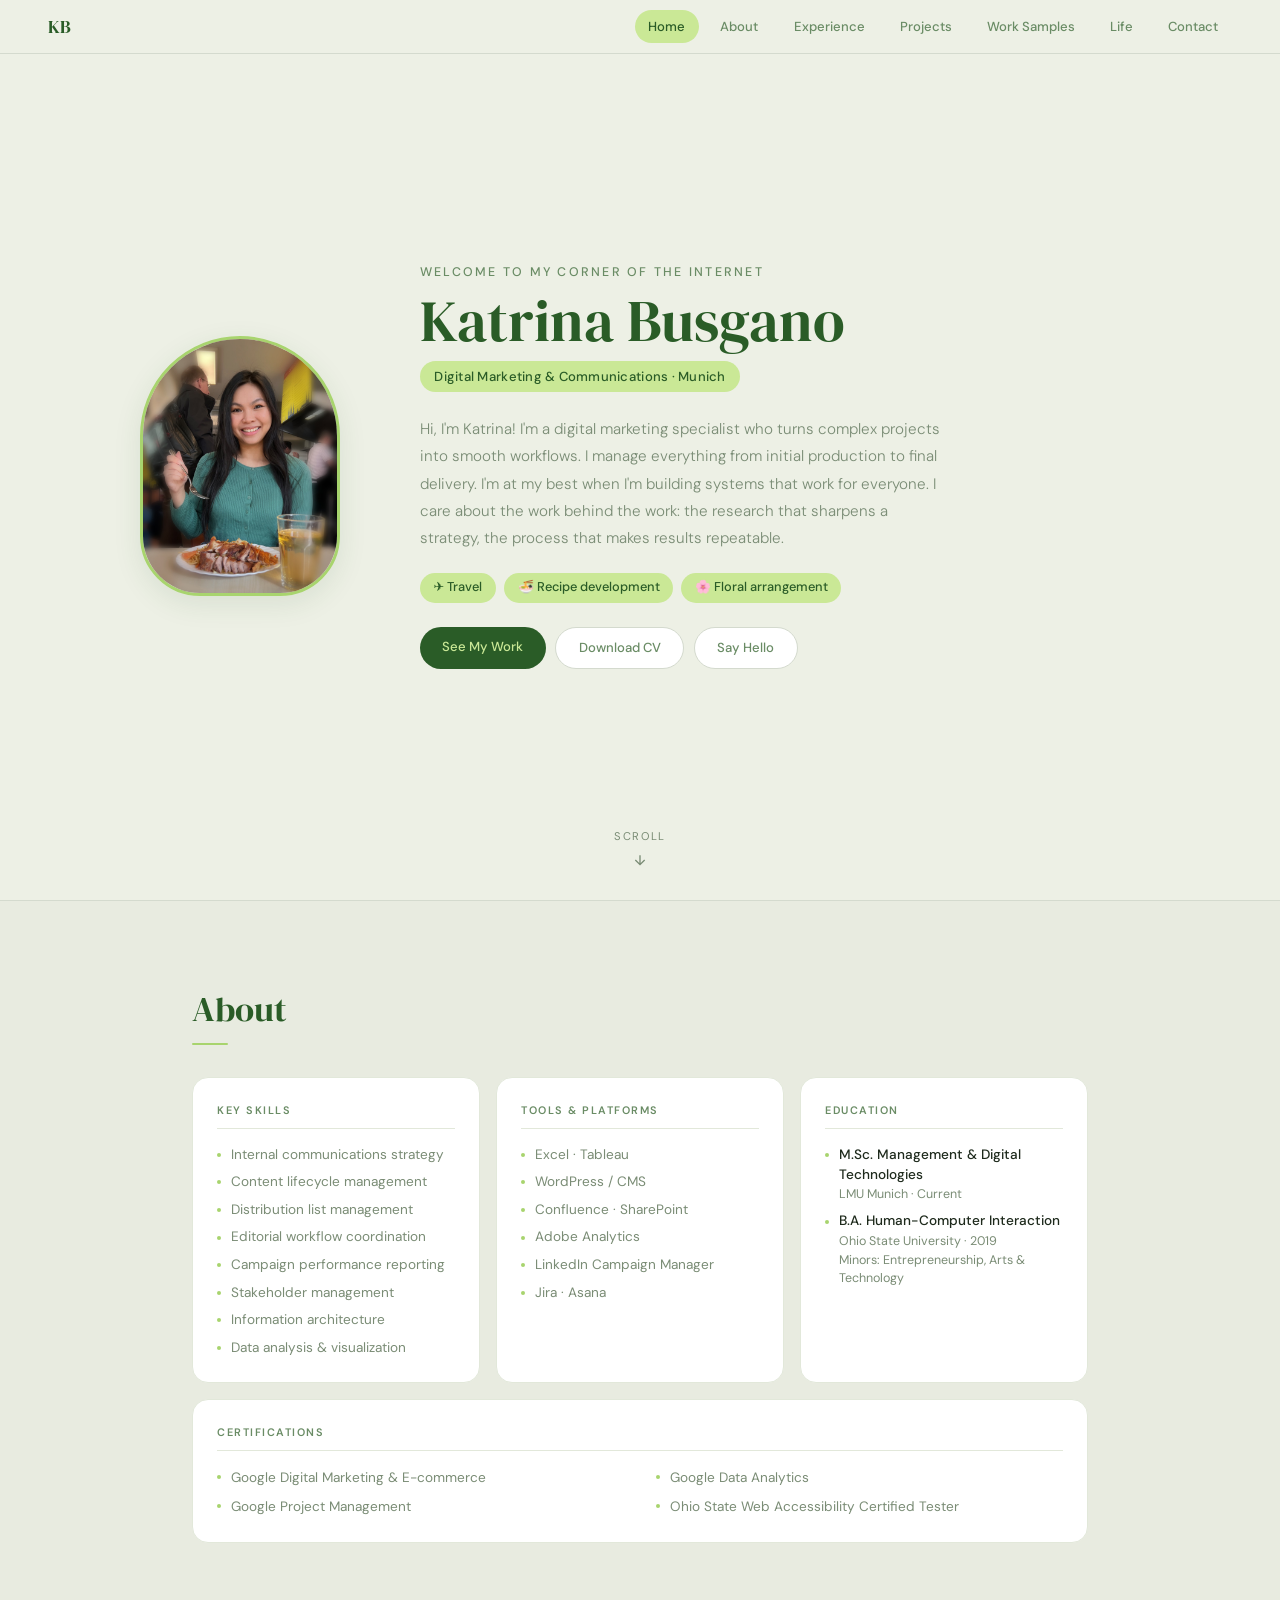
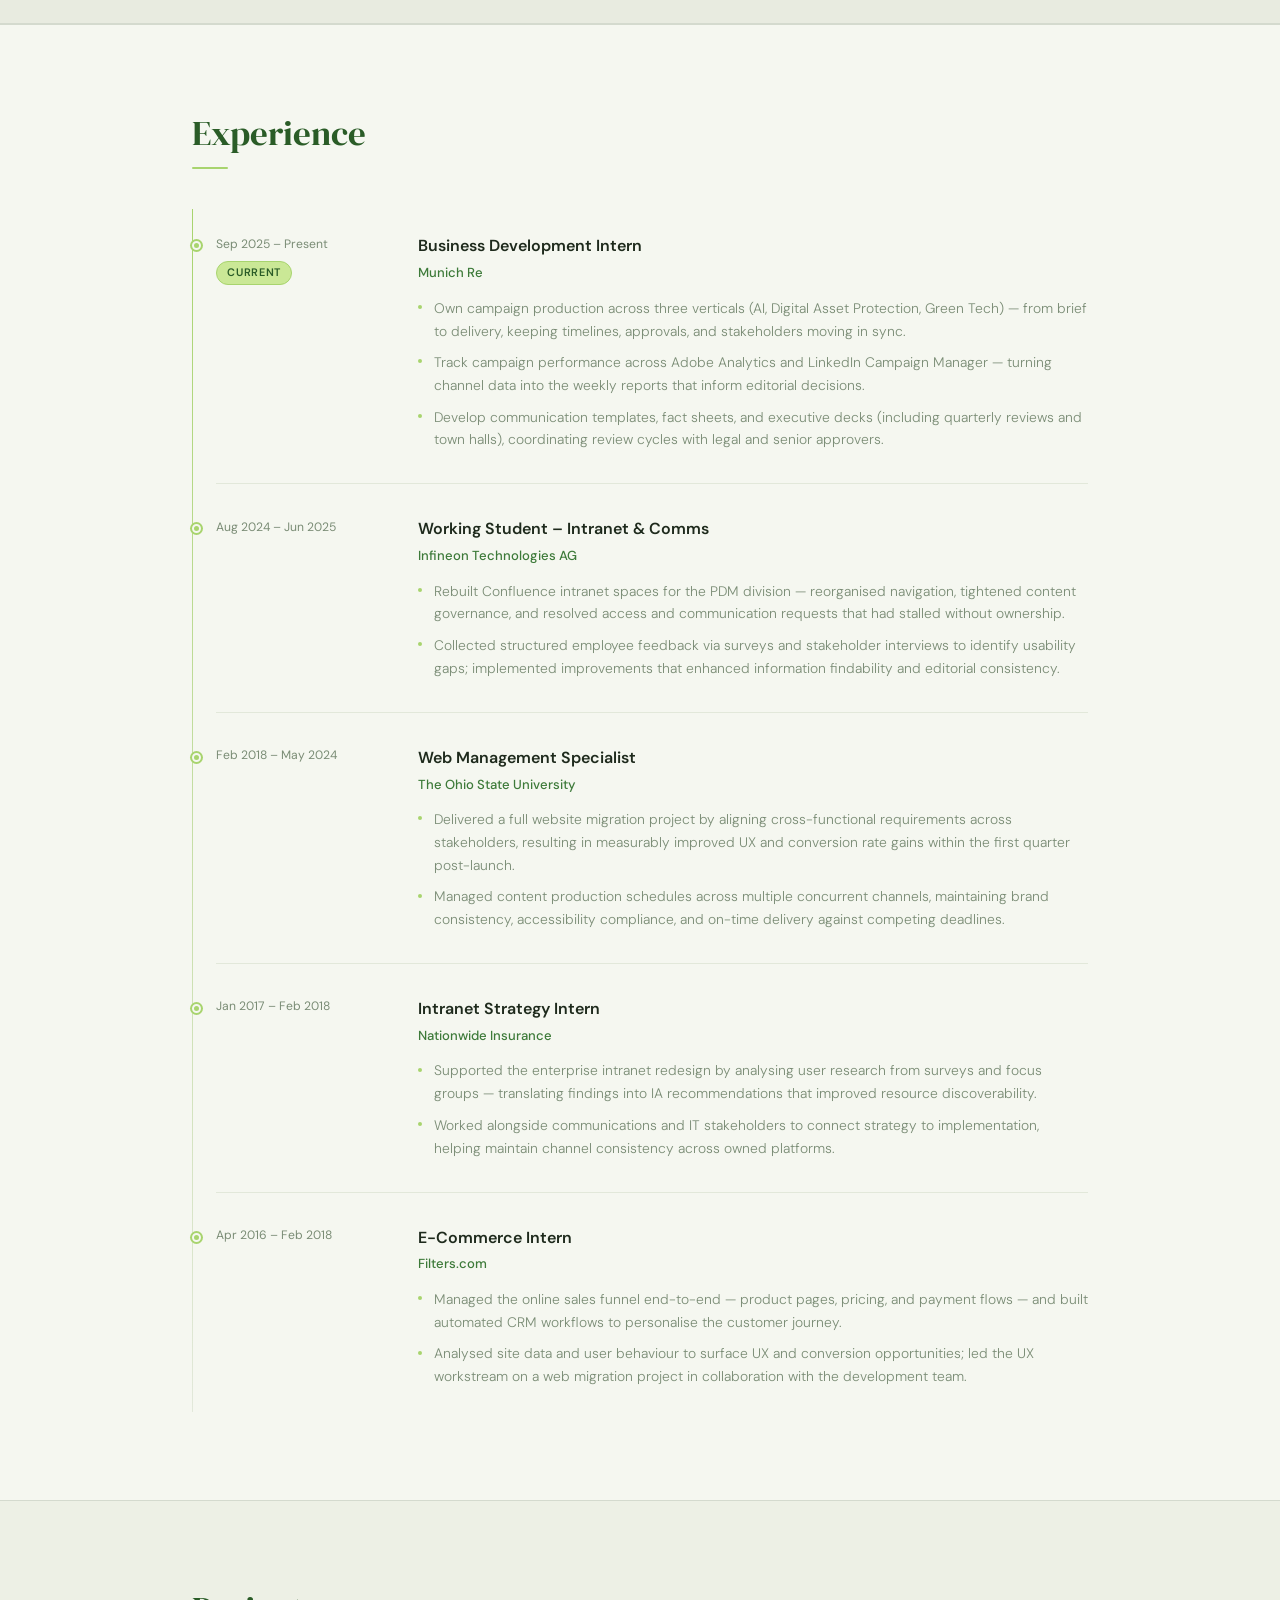
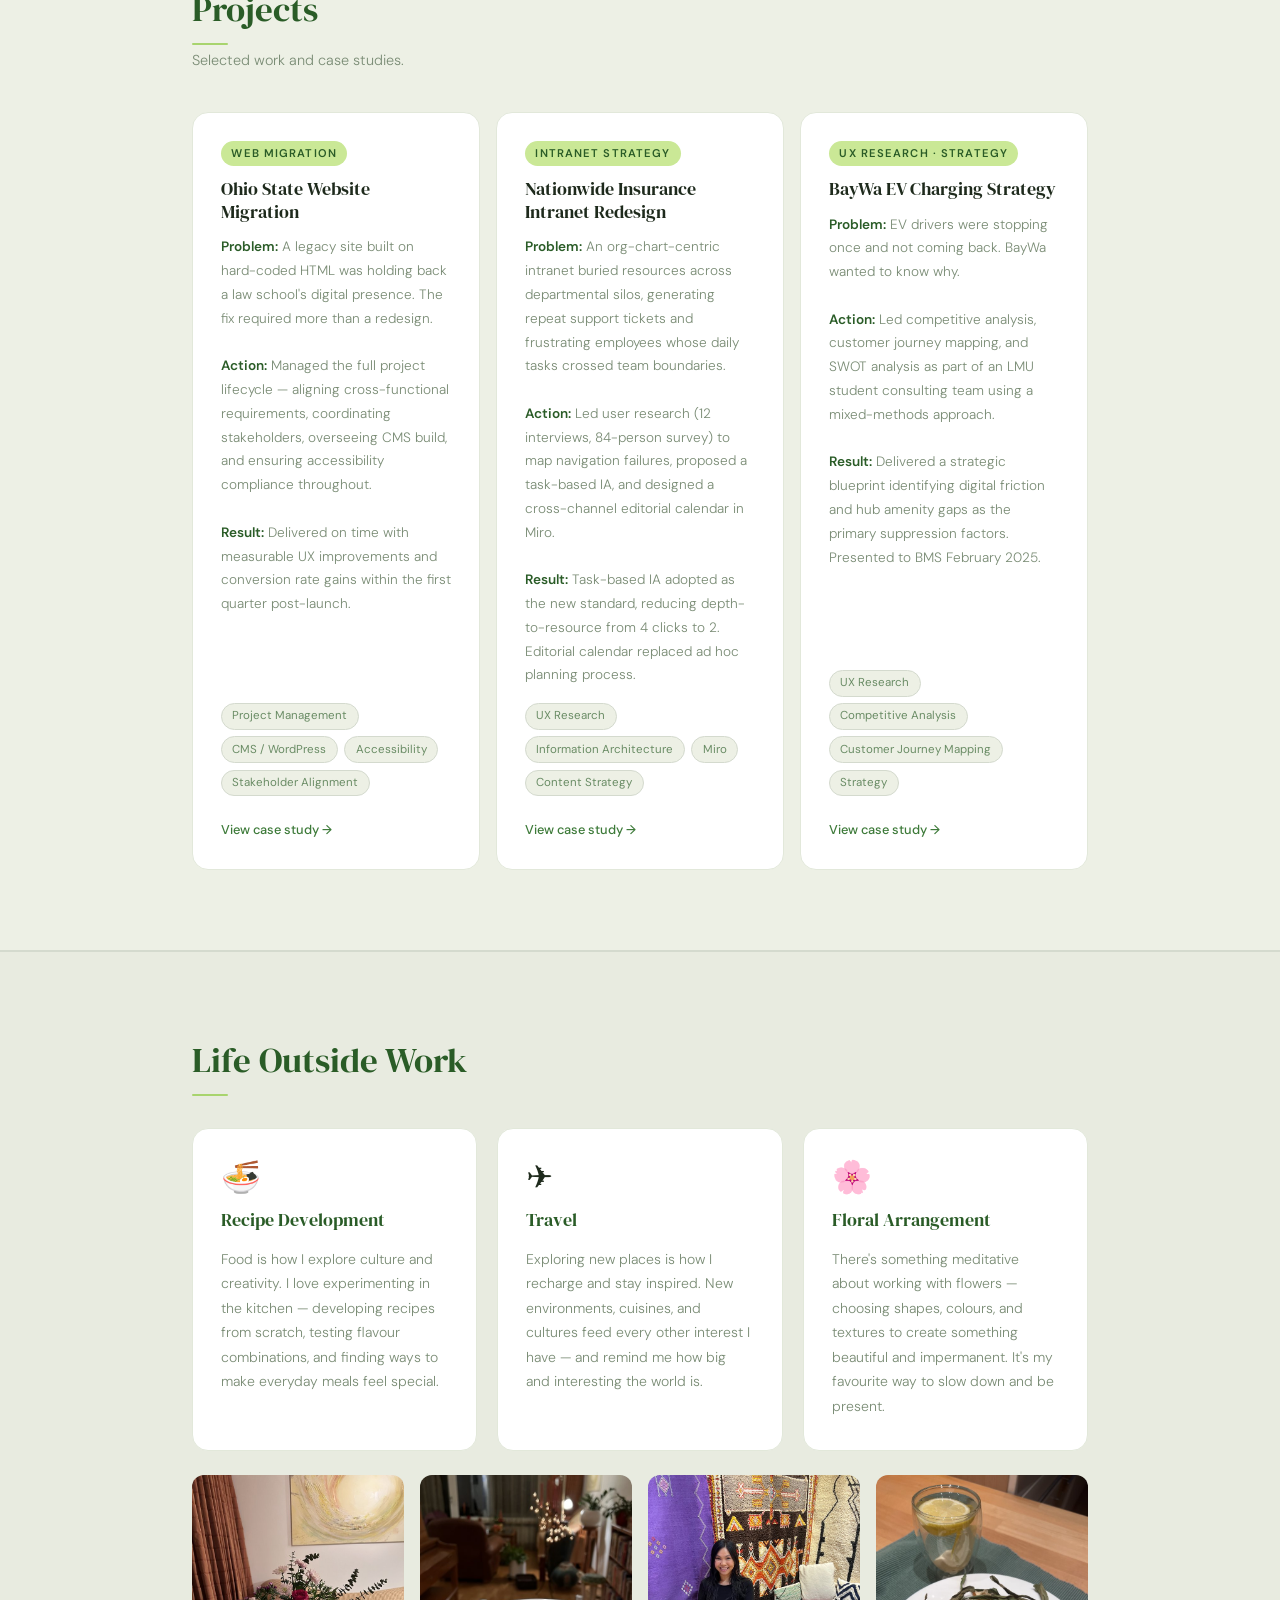
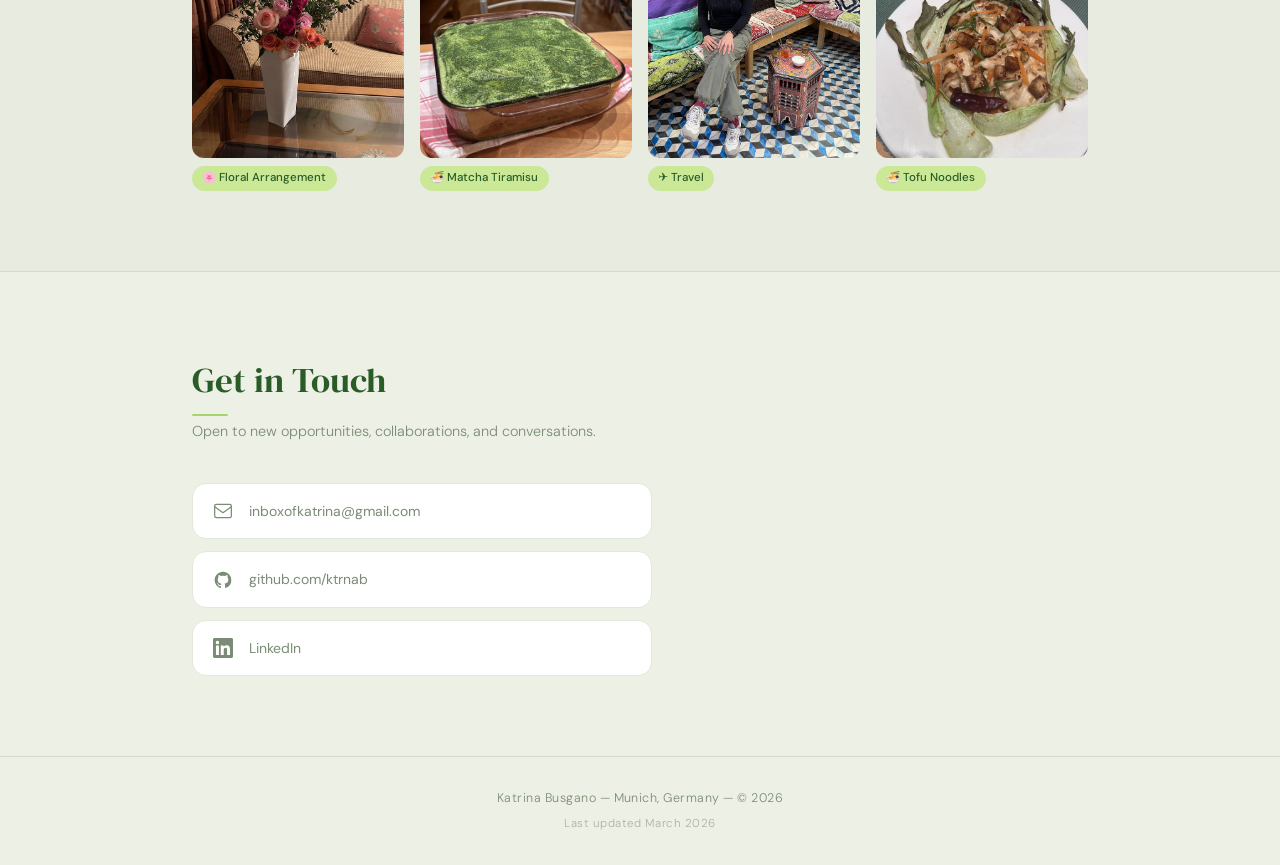
==== commit 65217c40: "Fix OSU start date to Feb 2018 across index and work pages Co-Authored-By: Claude Sonnet 4.6 <norepl" ====
--- a/index.html
+++ b/index.html
@@ -156,7 +156,7 @@
 
         <div class="timeline-item">
           <div class="timeline-meta">
-            <span class="timeline-date">Jan 2017 – May 2024</span>
+            <span class="timeline-date">Feb 2018 – May 2024</span>
           </div>
           <div class="timeline-body">
             <h3 class="timeline-role">Web Management Specialist</h3>
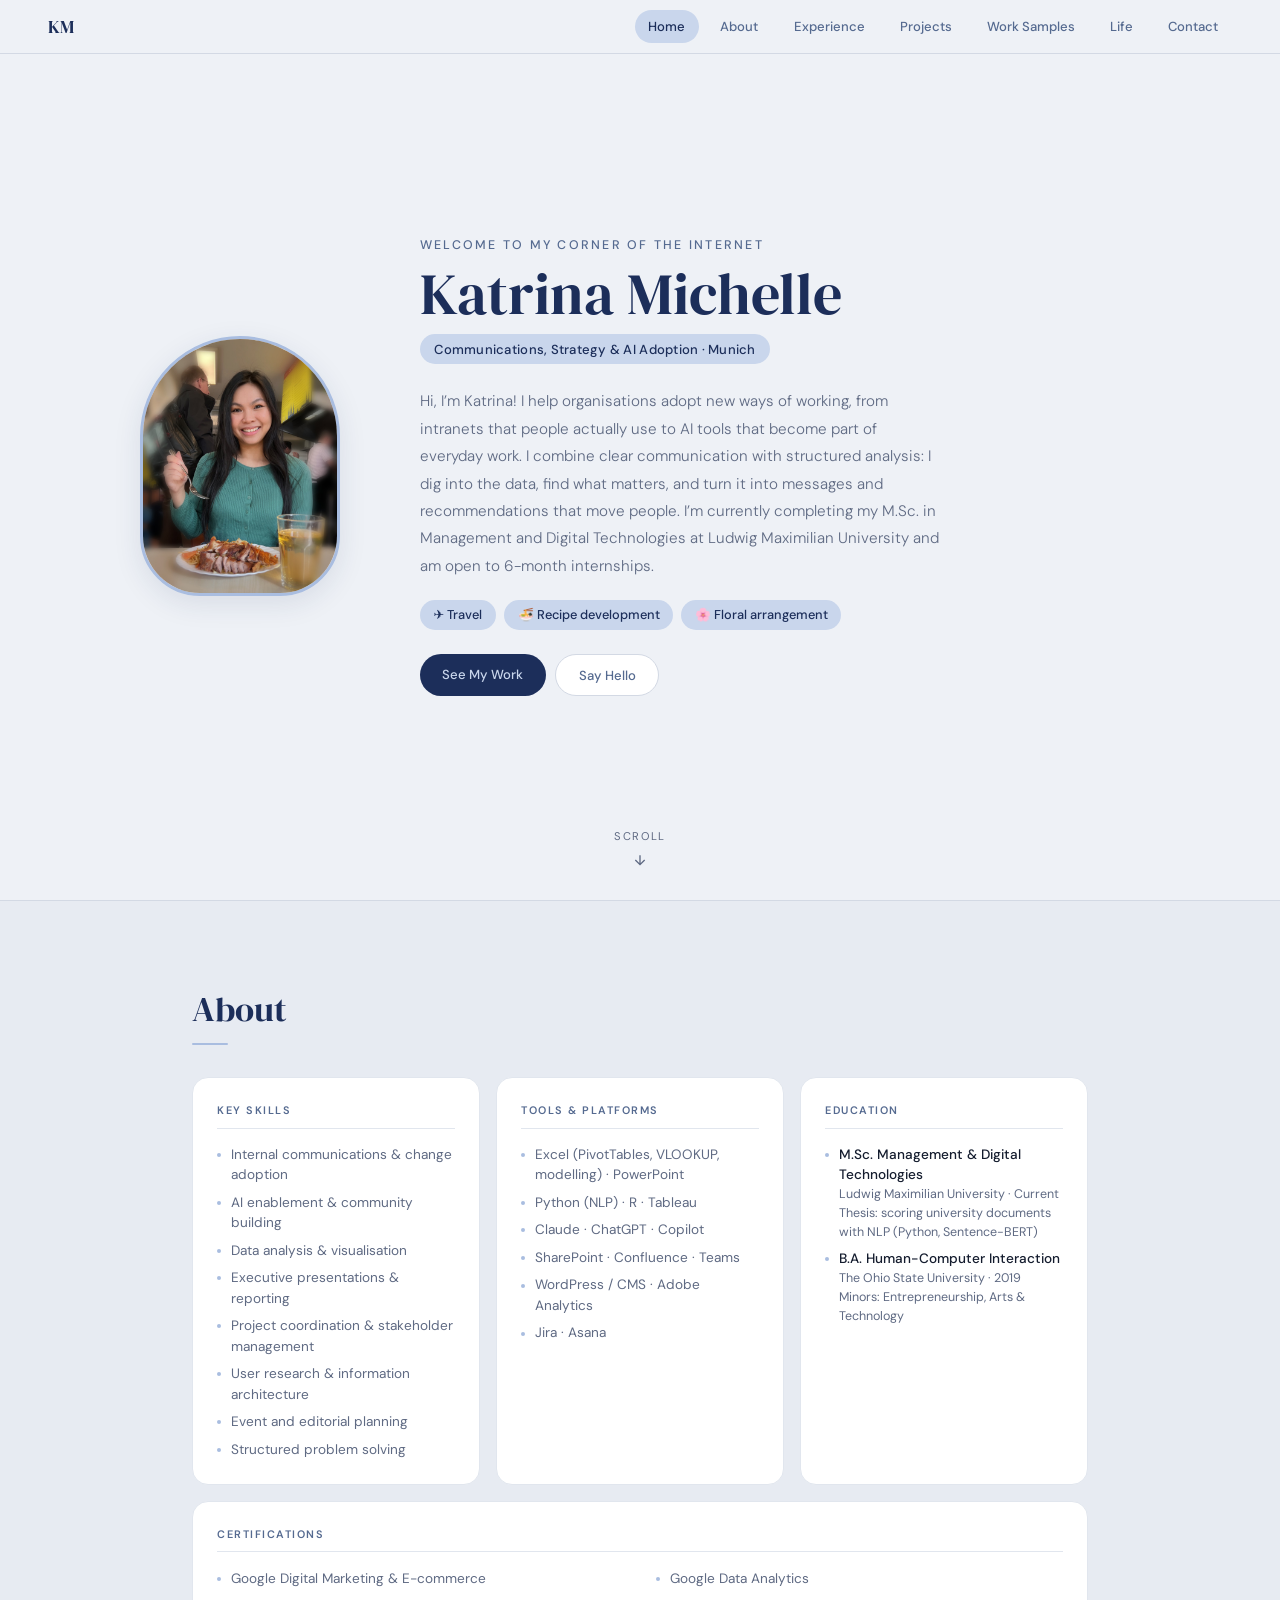
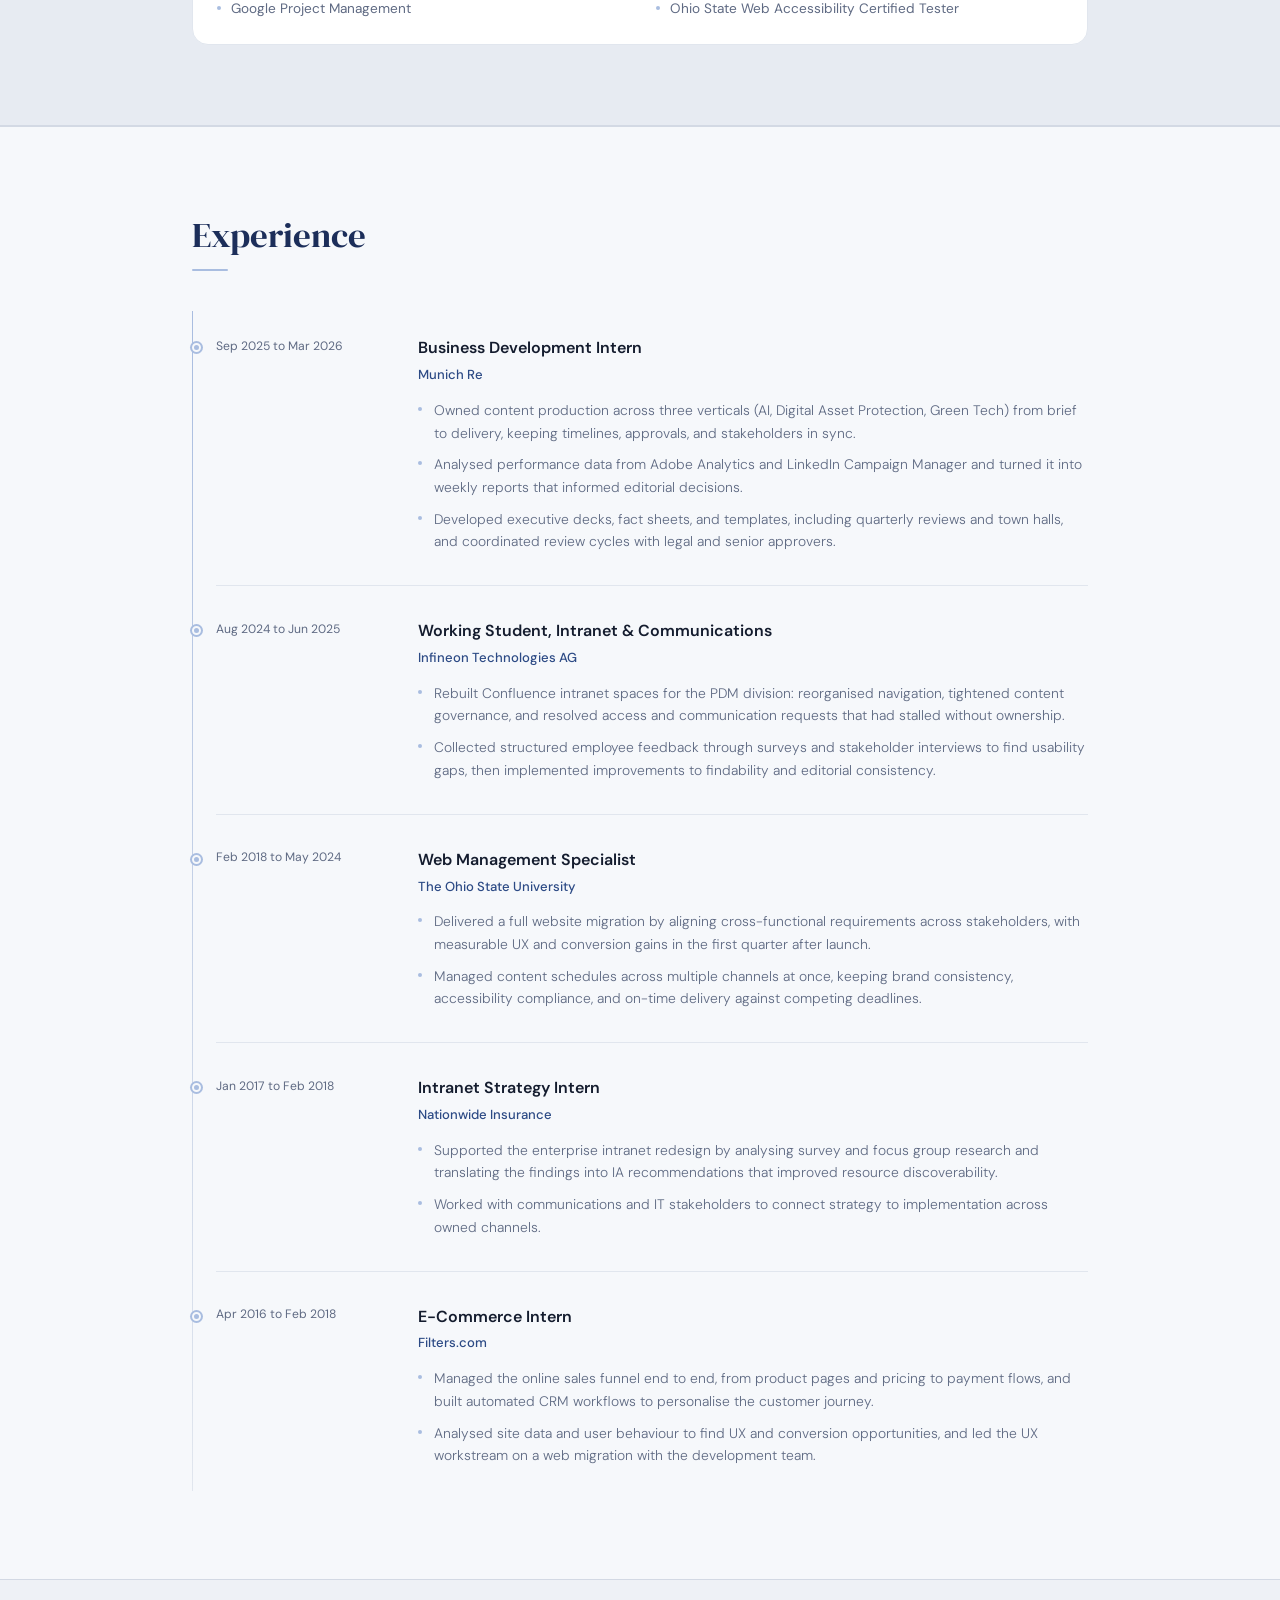
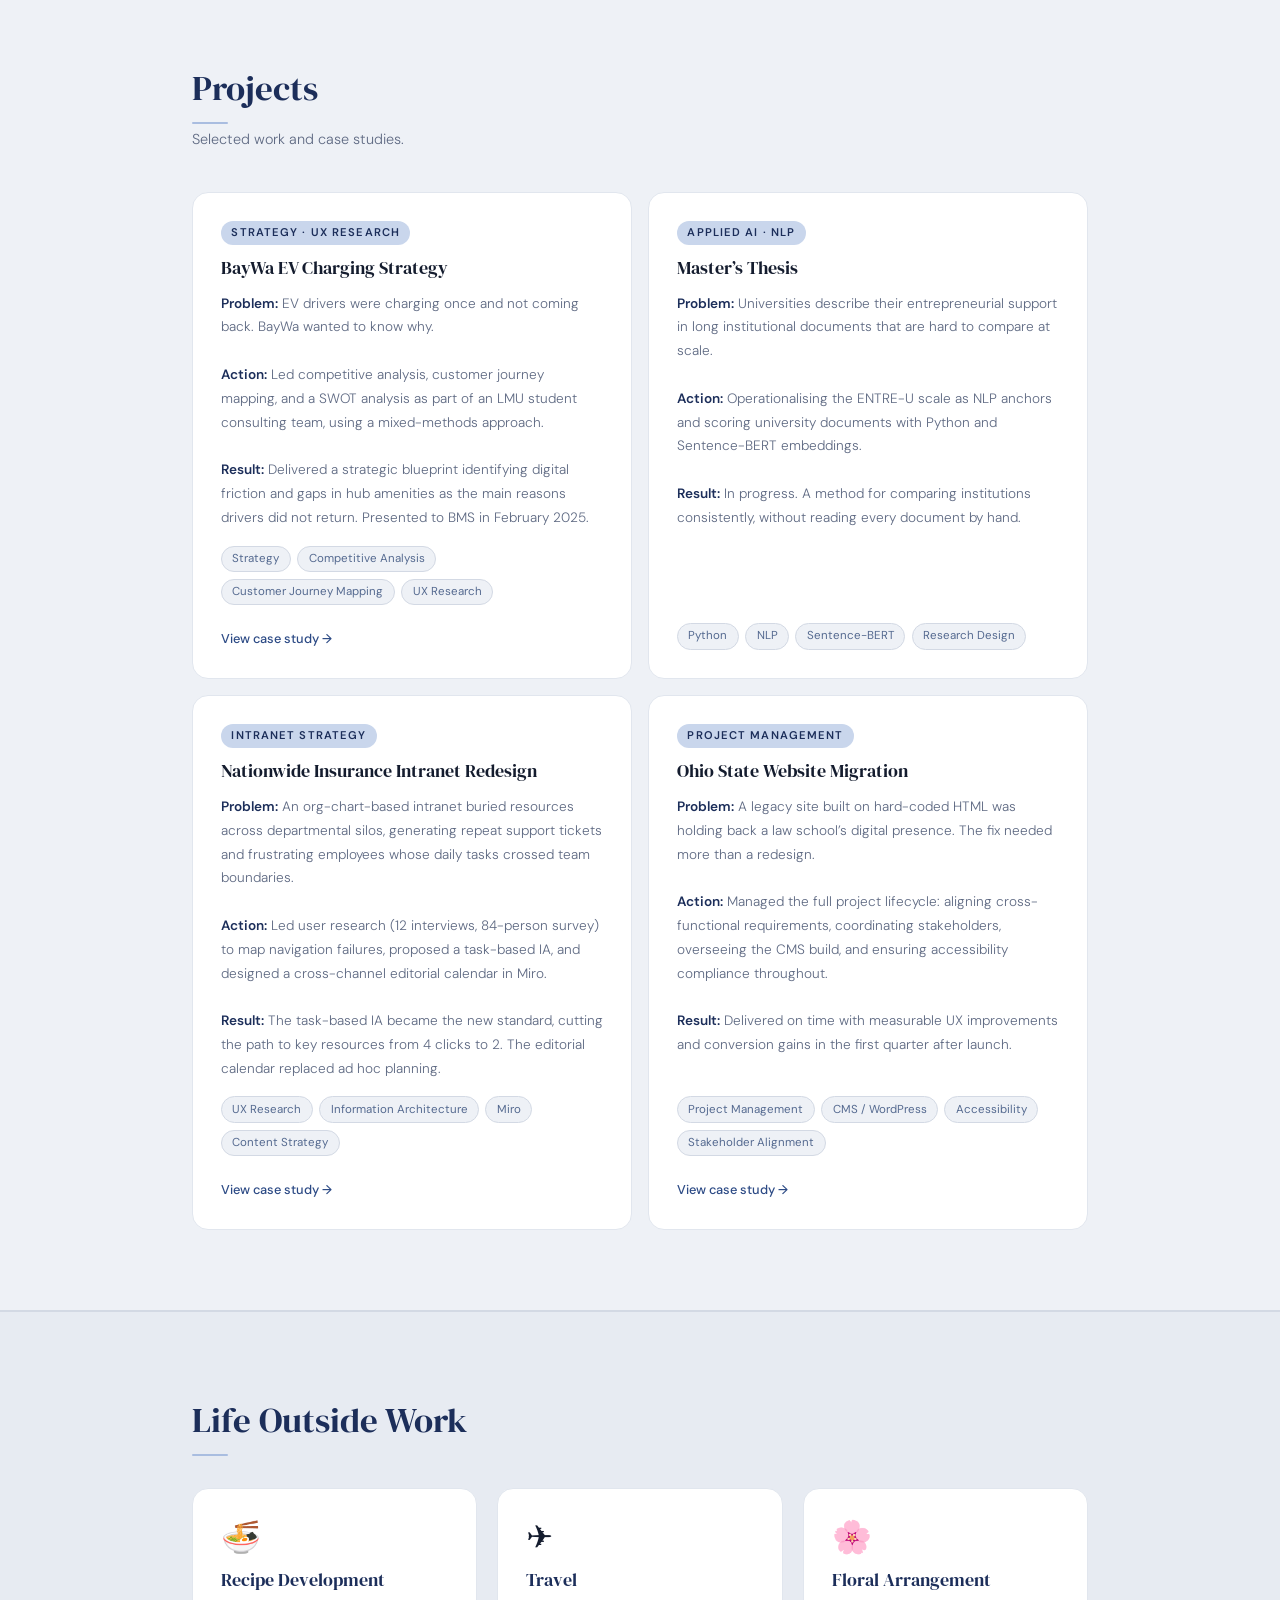
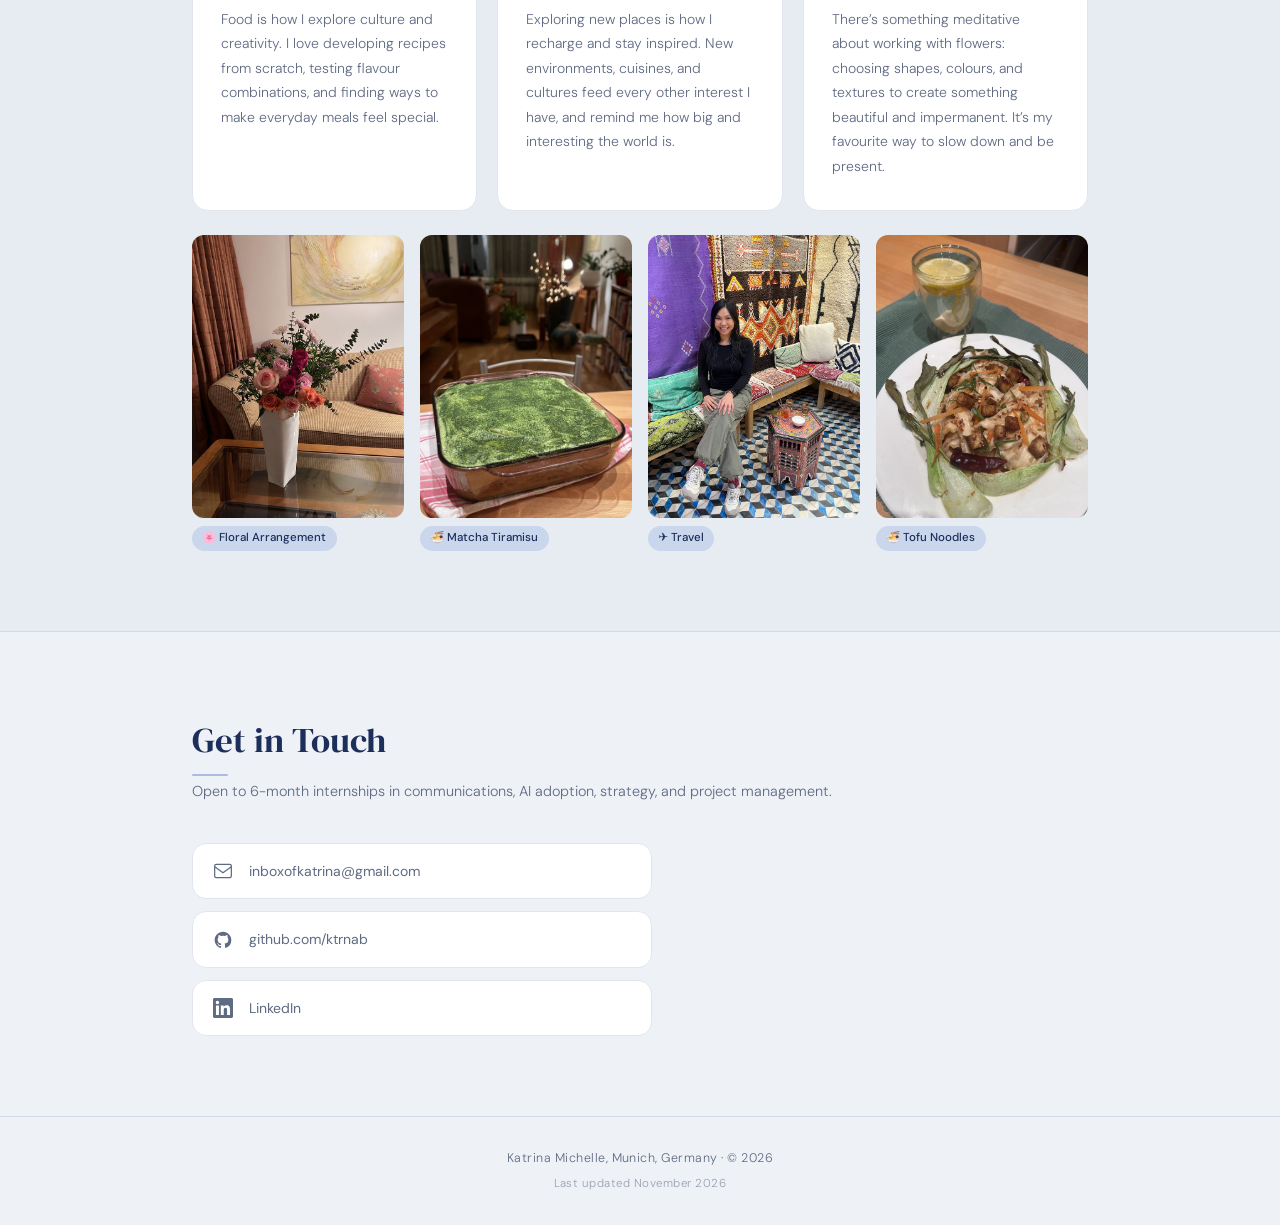
==== commit f1c7e7ec: "Refresh portfolio: new name, navy palette, updated content, remove CV" ====
--- a/index.html
+++ b/index.html
@@ -3,24 +3,24 @@
 <head>
   <meta charset="UTF-8" />
   <meta name="viewport" content="width=device-width, initial-scale=1.0" />
-  <title>Katrina Busgano — Digital Marketing &amp; Communications</title>
-  <meta name="description" content="Portfolio of Katrina Busgano — Digital Marketing &amp; Internal Communications Specialist based in Munich, Germany." />
-  <meta property="og:title" content="Katrina Busgano — Portfolio" />
-  <meta property="og:description" content="Digital Marketing &amp; Internal Communications Specialist based in Munich." />
+  <title>Katrina Michelle — Communications, Strategy &amp; AI Adoption</title>
+  <meta name="description" content="Portfolio of Katrina Michelle — Communications, Strategy &amp; AI Adoption, based in Munich, Germany." />
+  <meta property="og:title" content="Katrina Michelle — Portfolio" />
+  <meta property="og:description" content="Communications, Strategy &amp; AI Adoption · Munich. Open to 6-month internships." />
   <meta property="og:type" content="website" />
   <meta property="og:url" content="https://ktrnab.github.io" />
   <meta property="og:image" content="https://ktrnab.github.io/assets/images/og-image.jpg" />
   <meta property="og:image:width" content="1200" />
   <meta property="og:image:height" content="630" />
   <meta name="robots" content="noindex, nofollow" />
-  <meta name="theme-color" content="#0b0c10" />
+  <meta name="theme-color" content="#1c2e5a" />
   <link rel="icon" href="data:image/svg+xml,<svg xmlns='http://www.w3.org/2000/svg' viewBox='0 0 100 100'><text y='.9em' font-size='90'>K</text></svg>" />
   <link rel="stylesheet" href="style.css" />
 </head>
 <body>
 
   <nav>
-    <span class="nav-logo">KB</span>
+    <span class="nav-logo">KM</span>
     <div class="nav-links">
       <a href="#hero">Home</a>
       <a href="#about">About</a>
@@ -35,12 +35,12 @@
   <!-- HERO -->
   <section class="hero" id="hero">
     <div class="hero-inner">
-      <img src="assets/images/katrina.jpg" alt="Katrina Busgano" class="hero-photo" />
+      <img src="assets/images/katrina.jpg" alt="Katrina Michelle" class="hero-photo" />
       <div class="hero-text">
         <p class="hero-eyebrow">Welcome to my corner of the internet</p>
-        <h1>Katrina Busgano</h1>
-        <p class="hero-title">Digital Marketing &amp; Communications · Munich</p>
-        <p class="hero-bio">Hi, I'm Katrina! I'm a digital marketing specialist who turns complex projects into smooth workflows. I manage everything from initial production to final delivery. I'm at my best when I'm building systems that work for everyone. I care about the work behind the work: the research that sharpens a strategy, the process that makes results repeatable.</p>
+        <h1>Katrina Michelle</h1>
+        <p class="hero-title">Communications, Strategy &amp; AI Adoption · Munich</p>
+        <p class="hero-bio">Hi, I’m Katrina! I help organisations adopt new ways of working, from intranets that people actually use to AI tools that become part of everyday work. I combine clear communication with structured analysis: I dig into the data, find what matters, and turn it into messages and recommendations that move people. I’m currently completing my M.Sc. in Management and Digital Technologies at Ludwig Maximilian University and am open to 6-month internships.</p>
         <div class="hero-interests">
           <span>✈️ Travel</span>
           <span>🍜 Recipe development</span>
@@ -48,7 +48,6 @@
         </div>
         <div class="hero-cta">
           <a href="#projects" class="btn-primary">See My Work</a>
-          <a href="assets/katrina_cv.pdf" class="btn-ghost" download>Download CV</a>
           <a href="#contact" class="btn-ghost">Say Hello</a>
         </div>
       </div>
@@ -67,25 +66,25 @@
         <div class="card">
           <h3>Key Skills</h3>
           <ul>
-            <li>Internal communications strategy</li>
-            <li>Content lifecycle management</li>
-            <li>Distribution list management</li>
-            <li>Editorial workflow coordination</li>
-            <li>Campaign performance reporting</li>
-            <li>Stakeholder management</li>
-            <li>Information architecture</li>
-            <li>Data analysis &amp; visualization</li>
+            <li>Internal communications &amp; change adoption</li>
+            <li>AI enablement &amp; community building</li>
+            <li>Data analysis &amp; visualisation</li>
+            <li>Executive presentations &amp; reporting</li>
+            <li>Project coordination &amp; stakeholder management</li>
+            <li>User research &amp; information architecture</li>
+            <li>Event and editorial planning</li>
+            <li>Structured problem solving</li>
           </ul>
         </div>
 
         <div class="card">
           <h3>Tools &amp; Platforms</h3>
           <ul>
-            <li>Excel · Tableau</li>
-            <li>WordPress / CMS</li>
-            <li>Confluence · SharePoint</li>
-            <li>Adobe Analytics</li>
-            <li>LinkedIn Campaign Manager</li>
+            <li>Excel (PivotTables, VLOOKUP, modelling) · PowerPoint</li>
+            <li>Python (NLP) · R · Tableau</li>
+            <li>Claude · ChatGPT · Copilot</li>
+            <li>SharePoint · Confluence · Teams</li>
+            <li>WordPress / CMS · Adobe Analytics</li>
             <li>Jira · Asana</li>
           </ul>
         </div>
@@ -95,11 +94,12 @@
           <ul>
             <li>
               <strong>M.Sc. Management &amp; Digital Technologies</strong>
-              <em>LMU Munich · Current</em>
+              <em>Ludwig Maximilian University · Current</em>
+              <em>Thesis: scoring university documents with NLP (Python, Sentence-BERT)</em>
             </li>
             <li>
               <strong>B.A. Human-Computer Interaction</strong>
-              <em>Ohio State University · 2019</em>
+              <em>The Ohio State University · 2019</em>
               <em>Minors: Entrepreneurship, Arts &amp; Technology</em>
             </li>
           </ul>
@@ -126,72 +126,71 @@
 
         <div class="timeline-item">
           <div class="timeline-meta">
-            <span class="timeline-date">Sep 2025 – Present</span>
-            <span class="timeline-badge current">Current</span>
+            <span class="timeline-date">Sep 2025 to Mar 2026</span>
           </div>
           <div class="timeline-body">
             <h3 class="timeline-role">Business Development Intern</h3>
             <p class="timeline-company">Munich Re</p>
             <ul class="timeline-bullets">
-              <li>Own campaign production across three verticals (AI, Digital Asset Protection, Green Tech) — from brief to delivery, keeping timelines, approvals, and stakeholders moving in sync.</li>
-              <li>Track campaign performance across Adobe Analytics and LinkedIn Campaign Manager — turning channel data into the weekly reports that inform editorial decisions.</li>
-              <li>Develop communication templates, fact sheets, and executive decks (including quarterly reviews and town halls), coordinating review cycles with legal and senior approvers.</li>
-            </ul>
-          </div>
-        </div>
-
-        <div class="timeline-item">
-          <div class="timeline-meta">
-            <span class="timeline-date">Aug 2024 – Jun 2025</span>
-          </div>
-          <div class="timeline-body">
-            <h3 class="timeline-role">Working Student – Intranet &amp; Comms</h3>
+              <li>Owned content production across three verticals (AI, Digital Asset Protection, Green Tech) from brief to delivery, keeping timelines, approvals, and stakeholders in sync.</li>
+              <li>Analysed performance data from Adobe Analytics and LinkedIn Campaign Manager and turned it into weekly reports that informed editorial decisions.</li>
+              <li>Developed executive decks, fact sheets, and templates, including quarterly reviews and town halls, and coordinated review cycles with legal and senior approvers.</li>
+            </ul>
+          </div>
+        </div>
+
+        <div class="timeline-item">
+          <div class="timeline-meta">
+            <span class="timeline-date">Aug 2024 to Jun 2025</span>
+          </div>
+          <div class="timeline-body">
+            <h3 class="timeline-role">Working Student, Intranet &amp; Communications</h3>
             <p class="timeline-company">Infineon Technologies AG</p>
             <ul class="timeline-bullets">
-              <li>Rebuilt Confluence intranet spaces for the PDM division — reorganised navigation, tightened content governance, and resolved access and communication requests that had stalled without ownership.</li>
-              <li>Collected structured employee feedback via surveys and stakeholder interviews to identify usability gaps; implemented improvements that enhanced information findability and editorial consistency.</li>
-            </ul>
-          </div>
-        </div>
-
-        <div class="timeline-item">
-          <div class="timeline-meta">
-            <span class="timeline-date">Feb 2018 – May 2024</span>
+              <li>Rebuilt Confluence intranet spaces for the PDM division: reorganised navigation, tightened content governance, and resolved access and communication requests that had stalled without ownership.</li>
+              <li>Collected structured employee feedback through surveys and stakeholder interviews to find usability gaps, then implemented improvements to findability and editorial consistency.</li>
+            </ul>
+          </div>
+        </div>
+
+        <div class="timeline-item">
+          <div class="timeline-meta">
+            <span class="timeline-date">Feb 2018 to May 2024</span>
           </div>
           <div class="timeline-body">
             <h3 class="timeline-role">Web Management Specialist</h3>
             <p class="timeline-company">The Ohio State University</p>
             <ul class="timeline-bullets">
-              <li>Delivered a full website migration project by aligning cross-functional requirements across stakeholders, resulting in measurably improved UX and conversion rate gains within the first quarter post-launch.</li>
-              <li>Managed content production schedules across multiple concurrent channels, maintaining brand consistency, accessibility compliance, and on-time delivery against competing deadlines.</li>
-            </ul>
-          </div>
-        </div>
-
-        <div class="timeline-item">
-          <div class="timeline-meta">
-            <span class="timeline-date">Jan 2017 – Feb 2018</span>
+              <li>Delivered a full website migration by aligning cross-functional requirements across stakeholders, with measurable UX and conversion gains in the first quarter after launch.</li>
+              <li>Managed content schedules across multiple channels at once, keeping brand consistency, accessibility compliance, and on-time delivery against competing deadlines.</li>
+            </ul>
+          </div>
+        </div>
+
+        <div class="timeline-item">
+          <div class="timeline-meta">
+            <span class="timeline-date">Jan 2017 to Feb 2018</span>
           </div>
           <div class="timeline-body">
             <h3 class="timeline-role">Intranet Strategy Intern</h3>
             <p class="timeline-company">Nationwide Insurance</p>
             <ul class="timeline-bullets">
-              <li>Supported the enterprise intranet redesign by analysing user research from surveys and focus groups — translating findings into IA recommendations that improved resource discoverability.</li>
-              <li>Worked alongside communications and IT stakeholders to connect strategy to implementation, helping maintain channel consistency across owned platforms.</li>
-            </ul>
-          </div>
-        </div>
-
-        <div class="timeline-item">
-          <div class="timeline-meta">
-            <span class="timeline-date">Apr 2016 – Feb 2018</span>
+              <li>Supported the enterprise intranet redesign by analysing survey and focus group research and translating the findings into IA recommendations that improved resource discoverability.</li>
+              <li>Worked with communications and IT stakeholders to connect strategy to implementation across owned channels.</li>
+            </ul>
+          </div>
+        </div>
+
+        <div class="timeline-item">
+          <div class="timeline-meta">
+            <span class="timeline-date">Apr 2016 to Feb 2018</span>
           </div>
           <div class="timeline-body">
             <h3 class="timeline-role">E-Commerce Intern</h3>
             <p class="timeline-company">Filters.com</p>
             <ul class="timeline-bullets">
-              <li>Managed the online sales funnel end-to-end — product pages, pricing, and payment flows — and built automated CRM workflows to personalise the customer journey.</li>
-              <li>Analysed site data and user behaviour to surface UX and conversion opportunities; led the UX workstream on a web migration project in collaboration with the development team.</li>
+              <li>Managed the online sales funnel end to end, from product pages and pricing to payment flows, and built automated CRM workflows to personalise the customer journey.</li>
+              <li>Analysed site data and user behaviour to find UX and conversion opportunities, and led the UX workstream on a web migration with the development team.</li>
             </ul>
           </div>
         </div>
@@ -208,11 +207,55 @@
       <div class="projects-grid">
 
         <div class="project-card">
-          <div class="project-tag">Web Migration</div>
+          <div class="project-tag">Strategy · UX Research</div>
+          <h3>BayWa EV Charging Strategy</h3>
+          <p><strong>Problem:</strong> EV drivers were charging once and not coming back. BayWa wanted to know why.<br><br>
+          <strong>Action:</strong> Led competitive analysis, customer journey mapping, and a SWOT analysis as part of an LMU student consulting team, using a mixed-methods approach.<br><br>
+          <strong>Result:</strong> Delivered a strategic blueprint identifying digital friction and gaps in hub amenities as the main reasons drivers did not return. Presented to BMS in February 2025.</p>
+          <div class="project-skills">
+            <span>Strategy</span>
+            <span>Competitive Analysis</span>
+            <span>Customer Journey Mapping</span>
+            <span>UX Research</span>
+          </div>
+          <a href="work.html#ev-report" class="case-study-link">View case study →</a>
+        </div>
+
+        <div class="project-card">
+          <div class="project-tag">Applied AI · NLP</div>
+          <h3>Master’s Thesis</h3>
+          <p><strong>Problem:</strong> Universities describe their entrepreneurial support in long institutional documents that are hard to compare at scale.<br><br>
+          <strong>Action:</strong> Operationalising the ENTRE-U scale as NLP anchors and scoring university documents with Python and Sentence-BERT embeddings.<br><br>
+          <strong>Result:</strong> In progress. A method for comparing institutions consistently, without reading every document by hand.</p>
+          <div class="project-skills">
+            <span>Python</span>
+            <span>NLP</span>
+            <span>Sentence-BERT</span>
+            <span>Research Design</span>
+          </div>
+        </div>
+
+        <div class="project-card">
+          <div class="project-tag">Intranet Strategy</div>
+          <h3>Nationwide Insurance Intranet Redesign</h3>
+          <p><strong>Problem:</strong> An org-chart-based intranet buried resources across departmental silos, generating repeat support tickets and frustrating employees whose daily tasks crossed team boundaries.<br><br>
+          <strong>Action:</strong> Led user research (12 interviews, 84-person survey) to map navigation failures, proposed a task-based IA, and designed a cross-channel editorial calendar in Miro.<br><br>
+          <strong>Result:</strong> The task-based IA became the new standard, cutting the path to key resources from 4 clicks to 2. The editorial calendar replaced ad hoc planning.</p>
+          <div class="project-skills">
+            <span>UX Research</span>
+            <span>Information Architecture</span>
+            <span>Miro</span>
+            <span>Content Strategy</span>
+          </div>
+          <a href="work.html#nationwide-intranet" class="case-study-link">View case study →</a>
+        </div>
+
+        <div class="project-card">
+          <div class="project-tag">Project Management</div>
           <h3>Ohio State Website Migration</h3>
-          <p><strong>Problem:</strong> A legacy site built on hard-coded HTML was holding back a law school's digital presence. The fix required more than a redesign.<br><br>
-          <strong>Action:</strong> Managed the full project lifecycle — aligning cross-functional requirements, coordinating stakeholders, overseeing CMS build, and ensuring accessibility compliance throughout.<br><br>
-          <strong>Result:</strong> Delivered on time with measurable UX improvements and conversion rate gains within the first quarter post-launch.</p>
+          <p><strong>Problem:</strong> A legacy site built on hard-coded HTML was holding back a law school’s digital presence. The fix needed more than a redesign.<br><br>
+          <strong>Action:</strong> Managed the full project lifecycle: aligning cross-functional requirements, coordinating stakeholders, overseeing the CMS build, and ensuring accessibility compliance throughout.<br><br>
+          <strong>Result:</strong> Delivered on time with measurable UX improvements and conversion gains in the first quarter after launch.</p>
           <div class="project-skills">
             <span>Project Management</span>
             <span>CMS / WordPress</span>
@@ -222,36 +265,6 @@
           <a href="work.html#osu-intranet" class="case-study-link">View case study →</a>
         </div>
 
-        <div class="project-card">
-          <div class="project-tag">Intranet Strategy</div>
-          <h3>Nationwide Insurance Intranet Redesign</h3>
-          <p><strong>Problem:</strong> An org-chart-centric intranet buried resources across departmental silos, generating repeat support tickets and frustrating employees whose daily tasks crossed team boundaries.<br><br>
-          <strong>Action:</strong> Led user research (12 interviews, 84-person survey) to map navigation failures, proposed a task-based IA, and designed a cross-channel editorial calendar in Miro.<br><br>
-          <strong>Result:</strong> Task-based IA adopted as the new standard, reducing depth-to-resource from 4 clicks to 2. Editorial calendar replaced ad hoc planning process.</p>
-          <div class="project-skills">
-            <span>UX Research</span>
-            <span>Information Architecture</span>
-            <span>Miro</span>
-            <span>Content Strategy</span>
-          </div>
-          <a href="work.html#nationwide-intranet" class="case-study-link">View case study →</a>
-        </div>
-
-        <div class="project-card">
-          <div class="project-tag">UX Research · Strategy</div>
-          <h3>BayWa EV Charging Strategy</h3>
-          <p><strong>Problem:</strong> EV drivers were stopping once and not coming back. BayWa wanted to know why.<br><br>
-          <strong>Action:</strong> Led competitive analysis, customer journey mapping, and SWOT analysis as part of an LMU student consulting team using a mixed-methods approach.<br><br>
-          <strong>Result:</strong> Delivered a strategic blueprint identifying digital friction and hub amenity gaps as the primary suppression factors. Presented to BMS February 2025.</p>
-          <div class="project-skills">
-            <span>UX Research</span>
-            <span>Competitive Analysis</span>
-            <span>Customer Journey Mapping</span>
-            <span>Strategy</span>
-          </div>
-          <a href="work.html#ev-report" class="case-study-link">View case study →</a>
-        </div>
-
       </div>
     </div>
   </section>
@@ -265,17 +278,17 @@
         <div class="interest-card">
           <div class="interest-icon">🍜</div>
           <h3>Recipe Development</h3>
-          <p>Food is how I explore culture and creativity. I love experimenting in the kitchen — developing recipes from scratch, testing flavour combinations, and finding ways to make everyday meals feel special.</p>
+          <p>Food is how I explore culture and creativity. I love developing recipes from scratch, testing flavour combinations, and finding ways to make everyday meals feel special.</p>
         </div>
         <div class="interest-card">
           <div class="interest-icon">✈️</div>
           <h3>Travel</h3>
-          <p>Exploring new places is how I recharge and stay inspired. New environments, cuisines, and cultures feed every other interest I have — and remind me how big and interesting the world is.</p>
+          <p>Exploring new places is how I recharge and stay inspired. New environments, cuisines, and cultures feed every other interest I have, and remind me how big and interesting the world is.</p>
         </div>
         <div class="interest-card">
           <div class="interest-icon">🌸</div>
           <h3>Floral Arrangement</h3>
-          <p>There's something meditative about working with flowers — choosing shapes, colours, and textures to create something beautiful and impermanent. It's my favourite way to slow down and be present.</p>
+          <p>There’s something meditative about working with flowers: choosing shapes, colours, and textures to create something beautiful and impermanent. It’s my favourite way to slow down and be present.</p>
         </div>
       </div>
 
@@ -305,7 +318,7 @@
   <section id="contact">
     <div class="section-inner">
       <h2 class="section-heading">Get in Touch</h2>
-      <p class="contact-sub">Open to new opportunities, collaborations, and conversations.</p>
+      <p class="contact-sub">Open to 6-month internships in communications, AI adoption, strategy, and project management.</p>
       <div class="contact-cards">
         <a href="mailto:inboxofkatrina@gmail.com" class="contact-card">
           <svg width="20" height="20" viewBox="0 0 24 24" fill="none" stroke="currentColor" stroke-width="1.5"><rect x="2" y="4" width="20" height="16" rx="2"/><path d="m2 7 10 7 10-7"/></svg>
@@ -327,8 +340,8 @@
   </section>
 
   <footer>
-    <p>Katrina Busgano &mdash; Munich, Germany &mdash; &copy; 2026</p>
-    <p class="footer-updated">Last updated March 2026</p>
+    <p>Katrina Michelle, Munich, Germany · &copy; 2026</p>
+    <p class="footer-updated">Last updated November 2026</p>
   </footer>
 
   <script src="js/main.js"></script>
--- a/style.css
+++ b/style.css
@@ -8,19 +8,19 @@
 }
 
 :root {
-  --bg:           #edf0e5;
-  --bg-warm:      #e8ebe0;
-  --surface:      #f5f7f0;
+  --bg:           #eef1f6;
+  --bg-warm:      #e7ebf2;
+  --surface:      #f6f8fb;
   --surface2:     #ffffff;
-  --pill-bg:      #cae896;
-  --pill-bg-dark: #a8d46e;
-  --green-dark:   #2a5c27;
-  --green-mid:    #3d7a39;
-  --green-muted:  #6a8c65;
-  --text:         #1e2a1c;
-  --muted:        #7a8c75;
-  --border:       #d4dace;
-  --border-light: #e2e8da;
+  --pill-bg:      #c9d6ec;
+  --pill-bg-dark: #a9bde0;
+  --navy-dark:   #1c2e5a;
+  --navy-mid:    #2c4a85;
+  --navy-muted:  #556a90;
+  --text:         #141c2e;
+  --muted:        #5f6a83;
+  --border:       #d3d9e4;
+  --border-light: #e1e6ee;
 }
 
 html { scroll-behavior: smooth; }
@@ -36,7 +36,7 @@
 nav {
   position: fixed;
   top: 0; left: 0; right: 0;
-  background: rgba(237, 240, 229, 0.92);
+  background: rgba(238, 241, 246, 0.92);
   backdrop-filter: blur(12px);
   border-bottom: 1px solid var(--border);
   padding: 0 3rem;
@@ -50,7 +50,7 @@
 .nav-logo {
   font-family: 'DM Serif Display', serif;
   font-size: 1.15rem;
-  color: var(--green-dark);
+  color: var(--navy-dark);
   letter-spacing: 0.02em;
 }
 
@@ -60,7 +60,7 @@
 }
 
 nav a {
-  color: var(--green-muted);
+  color: var(--navy-muted);
   text-decoration: none;
   font-size: 0.82rem;
   font-weight: 500;
@@ -72,7 +72,7 @@
 nav a:hover,
 nav a.active {
   background: var(--pill-bg);
-  color: var(--green-dark);
+  color: var(--navy-dark);
 }
 
 /* ── HERO ── */
@@ -102,7 +102,7 @@
   object-position: center top;
   border-radius: 100px 100px 60px 60px;
   border: 3px solid var(--pill-bg-dark);
-  box-shadow: 0 8px 28px rgba(42, 92, 39, 0.1);
+  box-shadow: 0 8px 28px rgba(28, 46, 90, 0.1);
 }
 
 .hero-eyebrow {
@@ -110,7 +110,7 @@
   font-weight: 500;
   letter-spacing: 0.18em;
   text-transform: uppercase;
-  color: var(--green-muted);
+  color: var(--navy-muted);
   margin-bottom: 0.5rem;
 }
 
@@ -119,7 +119,7 @@
   font-size: 3.6rem;
   font-weight: 400;
   line-height: 1.05;
-  color: var(--green-dark);
+  color: var(--navy-dark);
   margin-bottom: 0.6rem;
 }
 
@@ -127,7 +127,7 @@
   display: inline-block;
   font-size: 0.82rem;
   font-weight: 500;
-  color: var(--green-dark);
+  color: var(--navy-dark);
   background: var(--pill-bg);
   padding: 0.3rem 0.9rem;
   border-radius: 99px;
@@ -176,7 +176,7 @@
 
 .btn-primary {
   padding: 0.6rem 1.4rem;
-  background: var(--green-dark);
+  background: var(--navy-dark);
   color: var(--pill-bg);
   text-decoration: none;
   border-radius: 99px;
@@ -186,14 +186,14 @@
 }
 
 .btn-primary:hover {
-  background: var(--green-mid);
+  background: var(--navy-mid);
   transform: translateY(-1px);
 }
 
 .btn-ghost {
   padding: 0.6rem 1.4rem;
   border: 1px solid var(--border);
-  color: var(--green-muted);
+  color: var(--navy-muted);
   text-decoration: none;
   border-radius: 99px;
   font-size: 0.82rem;
@@ -205,7 +205,7 @@
 .btn-ghost:hover {
   border-color: var(--pill-bg-dark);
   background: var(--pill-bg);
-  color: var(--green-dark);
+  color: var(--navy-dark);
   transform: translateY(-1px);
 }
 
@@ -239,7 +239,7 @@
   font-family: 'DM Serif Display', serif;
   font-size: 2.2rem;
   font-weight: 400;
-  color: var(--green-dark);
+  color: var(--navy-dark);
   margin-bottom: 2.5rem;
   position: relative;
   display: inline-block;
@@ -289,7 +289,7 @@
 .card:hover {
   border-color: var(--pill-bg-dark);
   transform: translateY(-2px);
-  box-shadow: 0 4px 20px rgba(42, 92, 39, 0.06);
+  box-shadow: 0 4px 20px rgba(28, 46, 90, 0.06);
 }
 
 .card h3 {
@@ -297,7 +297,7 @@
   font-weight: 600;
   text-transform: uppercase;
   letter-spacing: 0.14em;
-  color: var(--green-muted);
+  color: var(--navy-muted);
   margin-bottom: 1rem;
   padding-bottom: 0.5rem;
   border-bottom: 1px solid var(--border-light);
@@ -441,7 +441,7 @@
 
 .timeline-badge.current {
   background: var(--pill-bg);
-  color: var(--green-dark);
+  color: var(--navy-dark);
   border: 1px solid var(--pill-bg-dark);
 }
 
@@ -454,7 +454,7 @@
 
 .timeline-company {
   font-size: 0.82rem;
-  color: var(--green-mid);
+  color: var(--navy-mid);
   margin-bottom: 0.85rem;
   font-weight: 500;
 }
@@ -493,7 +493,7 @@
 
 .projects-grid {
   display: grid;
-  grid-template-columns: repeat(3, 1fr);
+  grid-template-columns: repeat(2, 1fr);
   gap: 1rem;
 }
 
@@ -511,7 +511,7 @@
 .project-card:hover {
   border-color: var(--pill-bg-dark);
   transform: translateY(-3px);
-  box-shadow: 0 8px 28px rgba(42, 92, 39, 0.07);
+  box-shadow: 0 8px 28px rgba(28, 46, 90, 0.07);
 }
 
 .project-tag {
@@ -521,7 +521,7 @@
   letter-spacing: 0.1em;
   display: inline-block;
   background: var(--pill-bg);
-  color: var(--green-dark);
+  color: var(--navy-dark);
   padding: 0.2rem 0.65rem;
   border-radius: 99px;
   width: fit-content;
@@ -544,7 +544,7 @@
 }
 
 .project-card p strong {
-  color: var(--green-dark);
+  color: var(--navy-dark);
   font-weight: 600;
 }
 
@@ -553,13 +553,13 @@
   margin-top: 0.75rem;
   font-size: 0.8rem;
   font-weight: 500;
-  color: var(--green-mid);
+  color: var(--navy-mid);
   text-decoration: none;
   transition: color 0.2s;
 }
 
 .case-study-link:hover {
-  color: var(--green-dark);
+  color: var(--navy-dark);
 }
 
 .project-skills {
@@ -575,7 +575,7 @@
   border-radius: 99px;
   background: var(--bg);
   border: 1px solid var(--border);
-  color: var(--green-muted);
+  color: var(--navy-muted);
 }
 
 /* ── INTERESTS ── */
@@ -606,7 +606,7 @@
 .interest-card:hover {
   border-color: var(--pill-bg-dark);
   transform: translateY(-3px);
-  box-shadow: 0 8px 28px rgba(42, 92, 39, 0.07);
+  box-shadow: 0 8px 28px rgba(28, 46, 90, 0.07);
 }
 
 .interest-icon {
@@ -618,7 +618,7 @@
   font-family: 'DM Serif Display', serif;
   font-size: 1.15rem;
   font-weight: 400;
-  color: var(--green-dark);
+  color: var(--navy-dark);
 }
 
 .interest-card p {
@@ -655,7 +655,7 @@
   font-size: 0.72rem;
   font-weight: 500;
   background: var(--pill-bg);
-  color: var(--green-dark);
+  color: var(--navy-dark);
   padding: 0.2rem 0.65rem;
   border-radius: 99px;
   width: fit-content;
@@ -673,7 +673,7 @@
   font-size: 0.8rem;
   font-weight: 500;
   background: var(--pill-bg);
-  color: var(--green-dark);
+  color: var(--navy-dark);
   padding: 0.3rem 0.85rem;
   border-radius: 99px;
 }
@@ -712,7 +712,7 @@
 .contact-card:hover {
   border-color: var(--pill-bg-dark);
   background: var(--pill-bg);
-  color: var(--green-dark);
+  color: var(--navy-dark);
   transform: translateX(5px);
 }
 
@@ -756,7 +756,7 @@
   border-radius: 50%;
   background: var(--surface2);
   border: 1px solid var(--border);
-  color: var(--green-muted);
+  color: var(--navy-muted);
   cursor: pointer;
   display: flex;
   align-items: center;
@@ -775,7 +775,7 @@
 #scroll-top:hover {
   background: var(--pill-bg);
   border-color: var(--pill-bg-dark);
-  color: var(--green-dark);
+  color: var(--navy-dark);
   transform: translateY(-2px);
 }
 
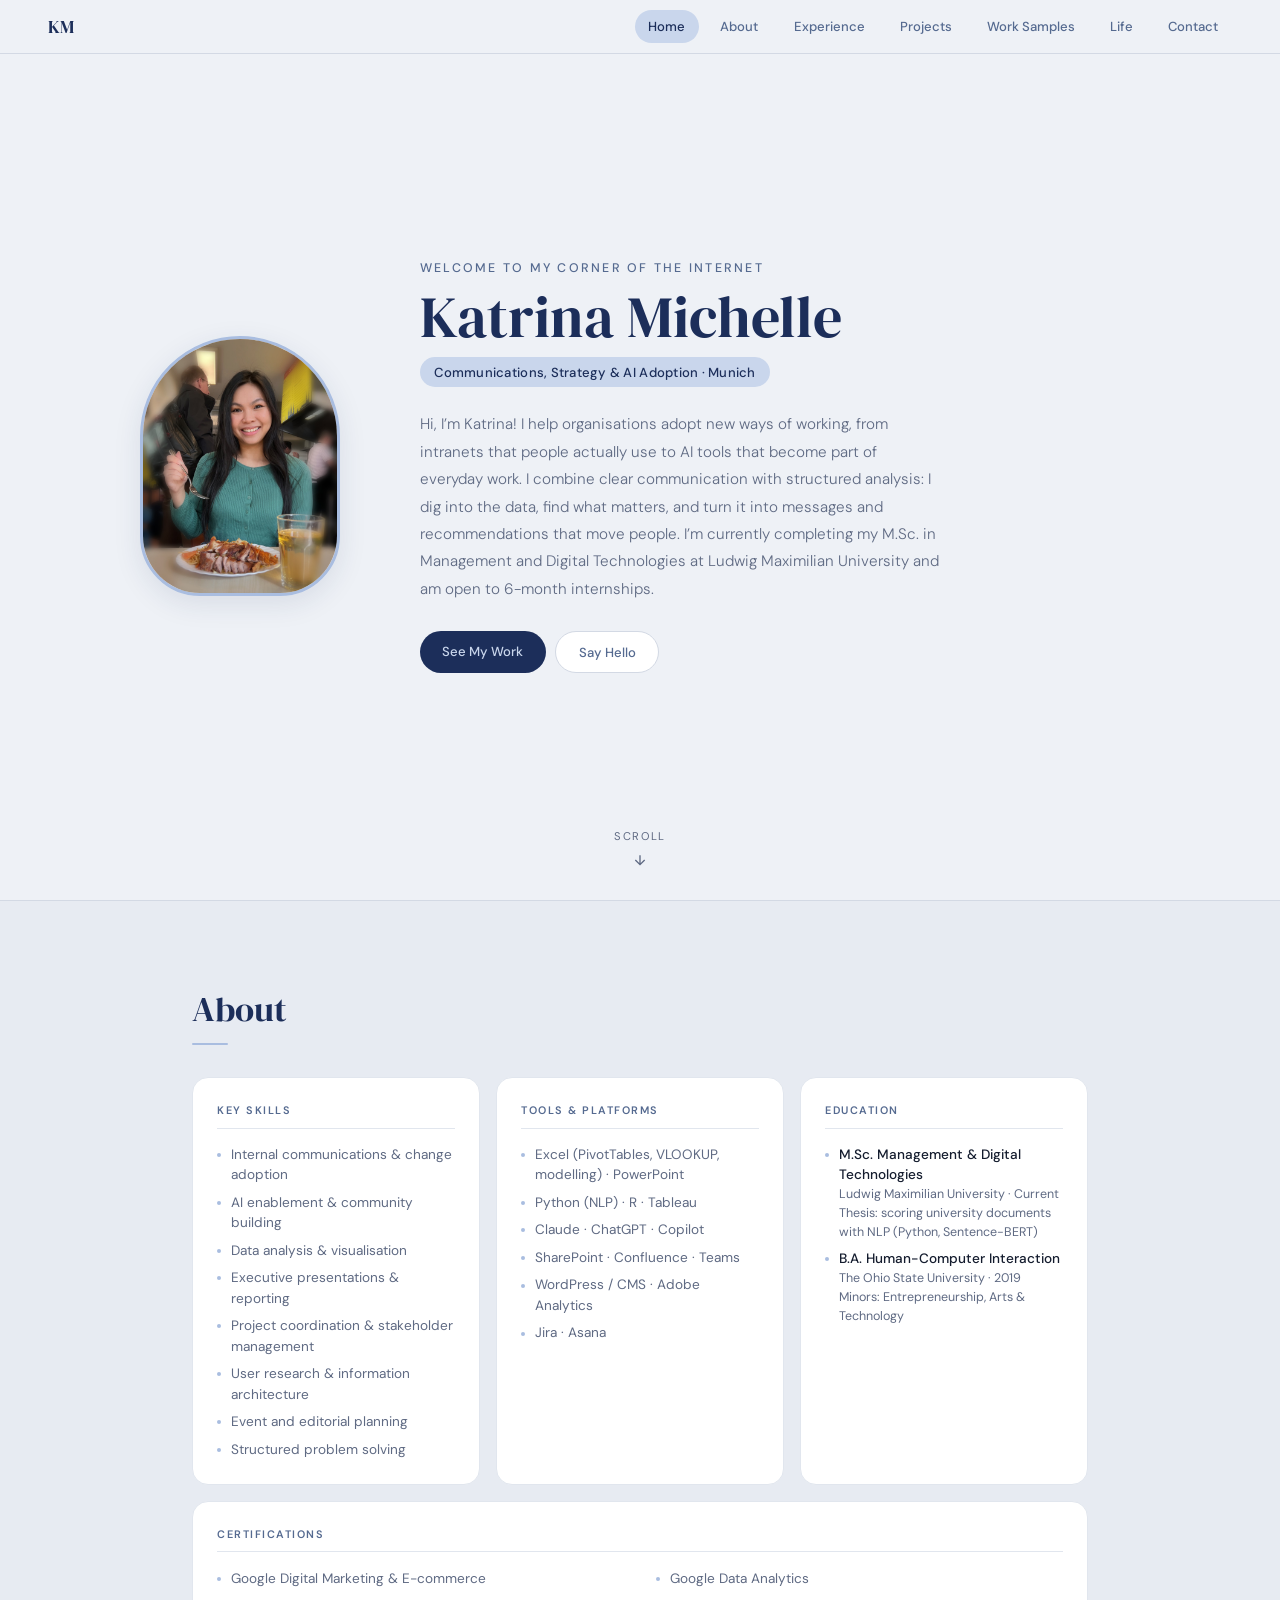
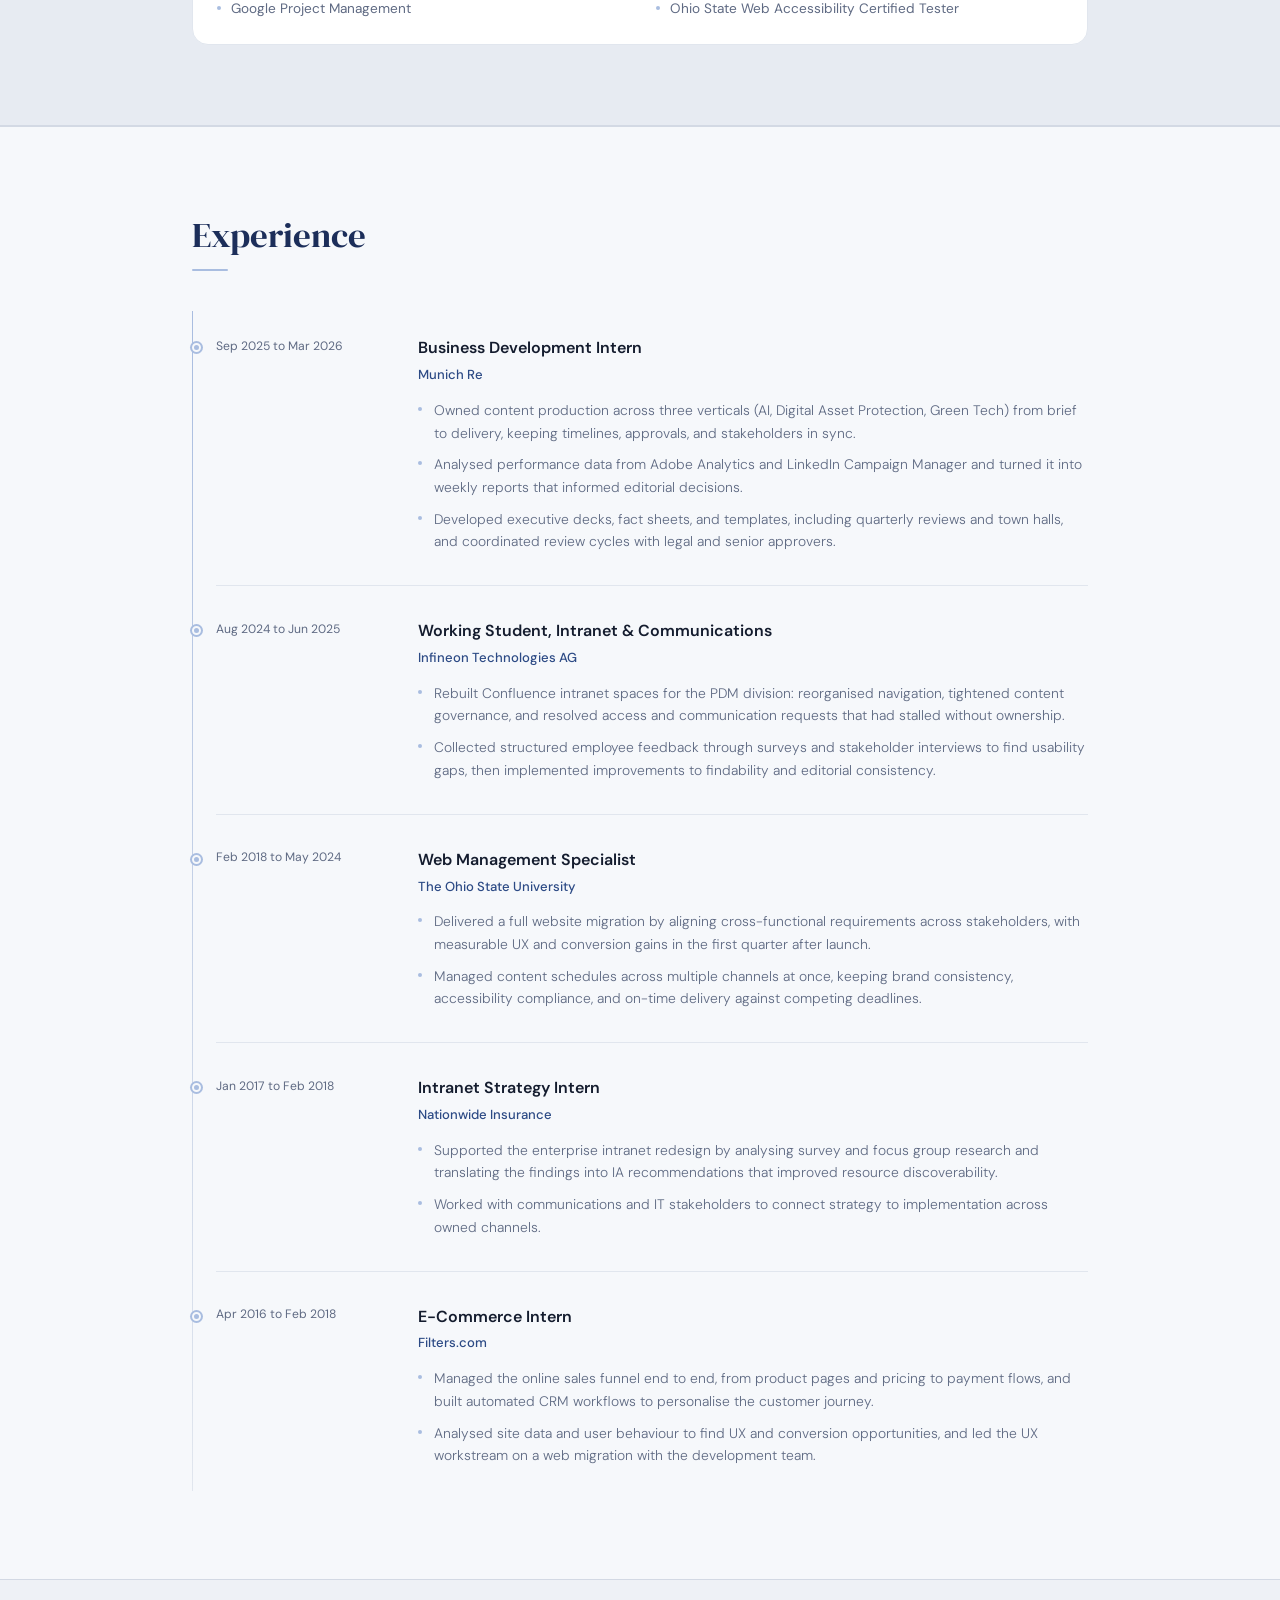
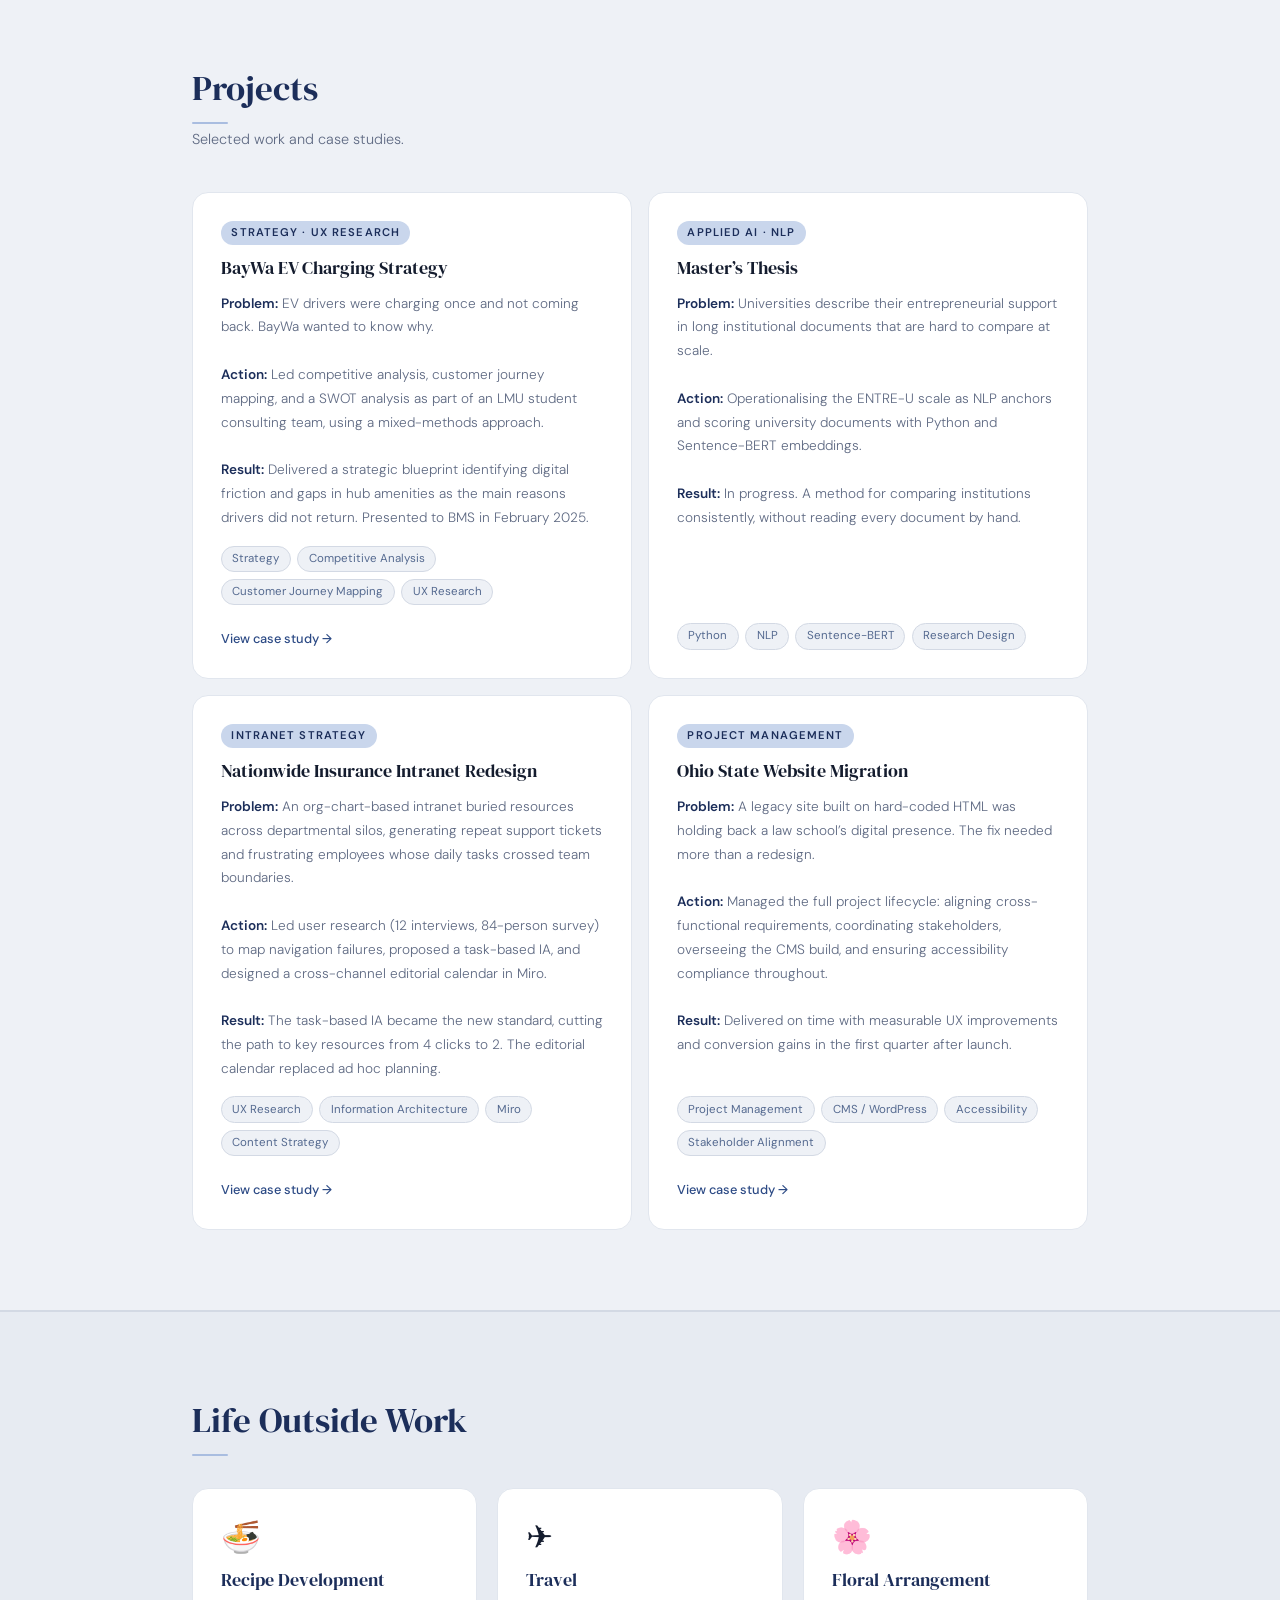
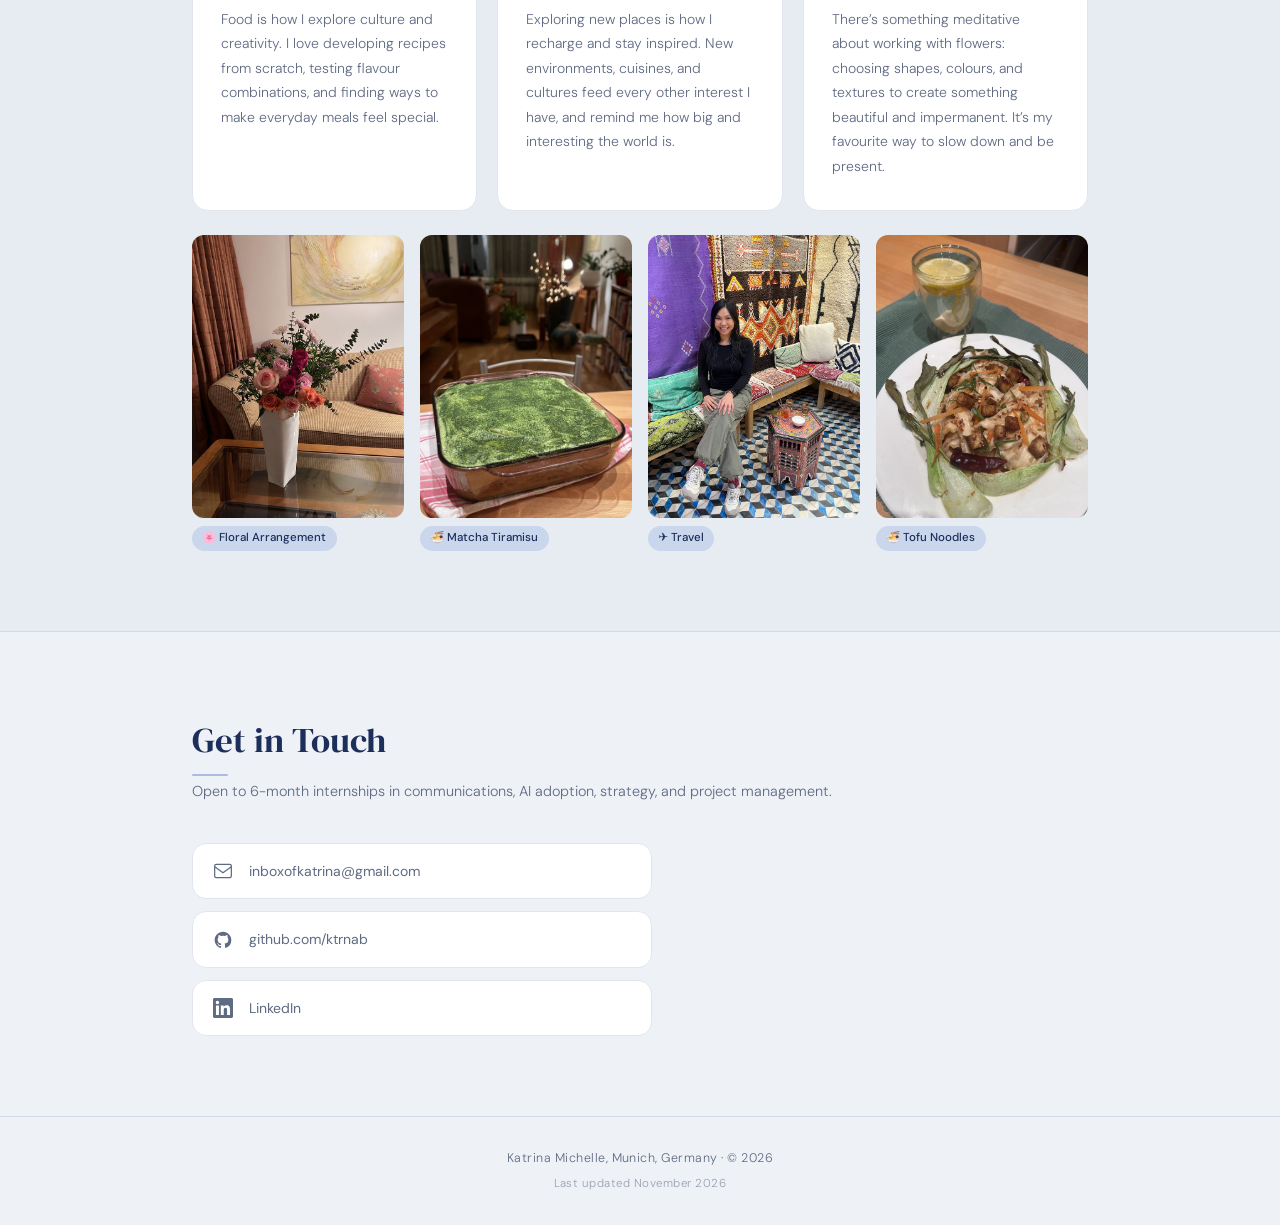
==== commit 1ee94c3a: "Remove interest pills from intro" ====
--- a/index.html
+++ b/index.html
@@ -41,11 +41,6 @@
         <h1>Katrina Michelle</h1>
         <p class="hero-title">Communications, Strategy &amp; AI Adoption · Munich</p>
         <p class="hero-bio">Hi, I’m Katrina! I help organisations adopt new ways of working, from intranets that people actually use to AI tools that become part of everyday work. I combine clear communication with structured analysis: I dig into the data, find what matters, and turn it into messages and recommendations that move people. I’m currently completing my M.Sc. in Management and Digital Technologies at Ludwig Maximilian University and am open to 6-month internships.</p>
-        <div class="hero-interests">
-          <span>✈️ Travel</span>
-          <span>🍜 Recipe development</span>
-          <span>🌸 Floral arrangement</span>
-        </div>
         <div class="hero-cta">
           <a href="#projects" class="btn-primary">See My Work</a>
           <a href="#contact" class="btn-ghost">Say Hello</a>
--- a/style.css
+++ b/style.css
@@ -141,7 +141,7 @@
   font-size: 0.95rem;
   line-height: 1.8;
   font-weight: 300;
-  margin-bottom: 1.25rem;
+  margin-bottom: 1.75rem;
 }
 
 .hero-meta {
@@ -659,23 +659,6 @@
   padding: 0.2rem 0.65rem;
   border-radius: 99px;
   width: fit-content;
-}
-
-/* Hero interest pills */
-.hero-interests {
-  display: flex;
-  flex-wrap: wrap;
-  gap: 0.5rem;
-  margin-bottom: 1.5rem;
-}
-
-.hero-interests span {
-  font-size: 0.8rem;
-  font-weight: 500;
-  background: var(--pill-bg);
-  color: var(--navy-dark);
-  padding: 0.3rem 0.85rem;
-  border-radius: 99px;
 }
 
 /* ── CONTACT ── */
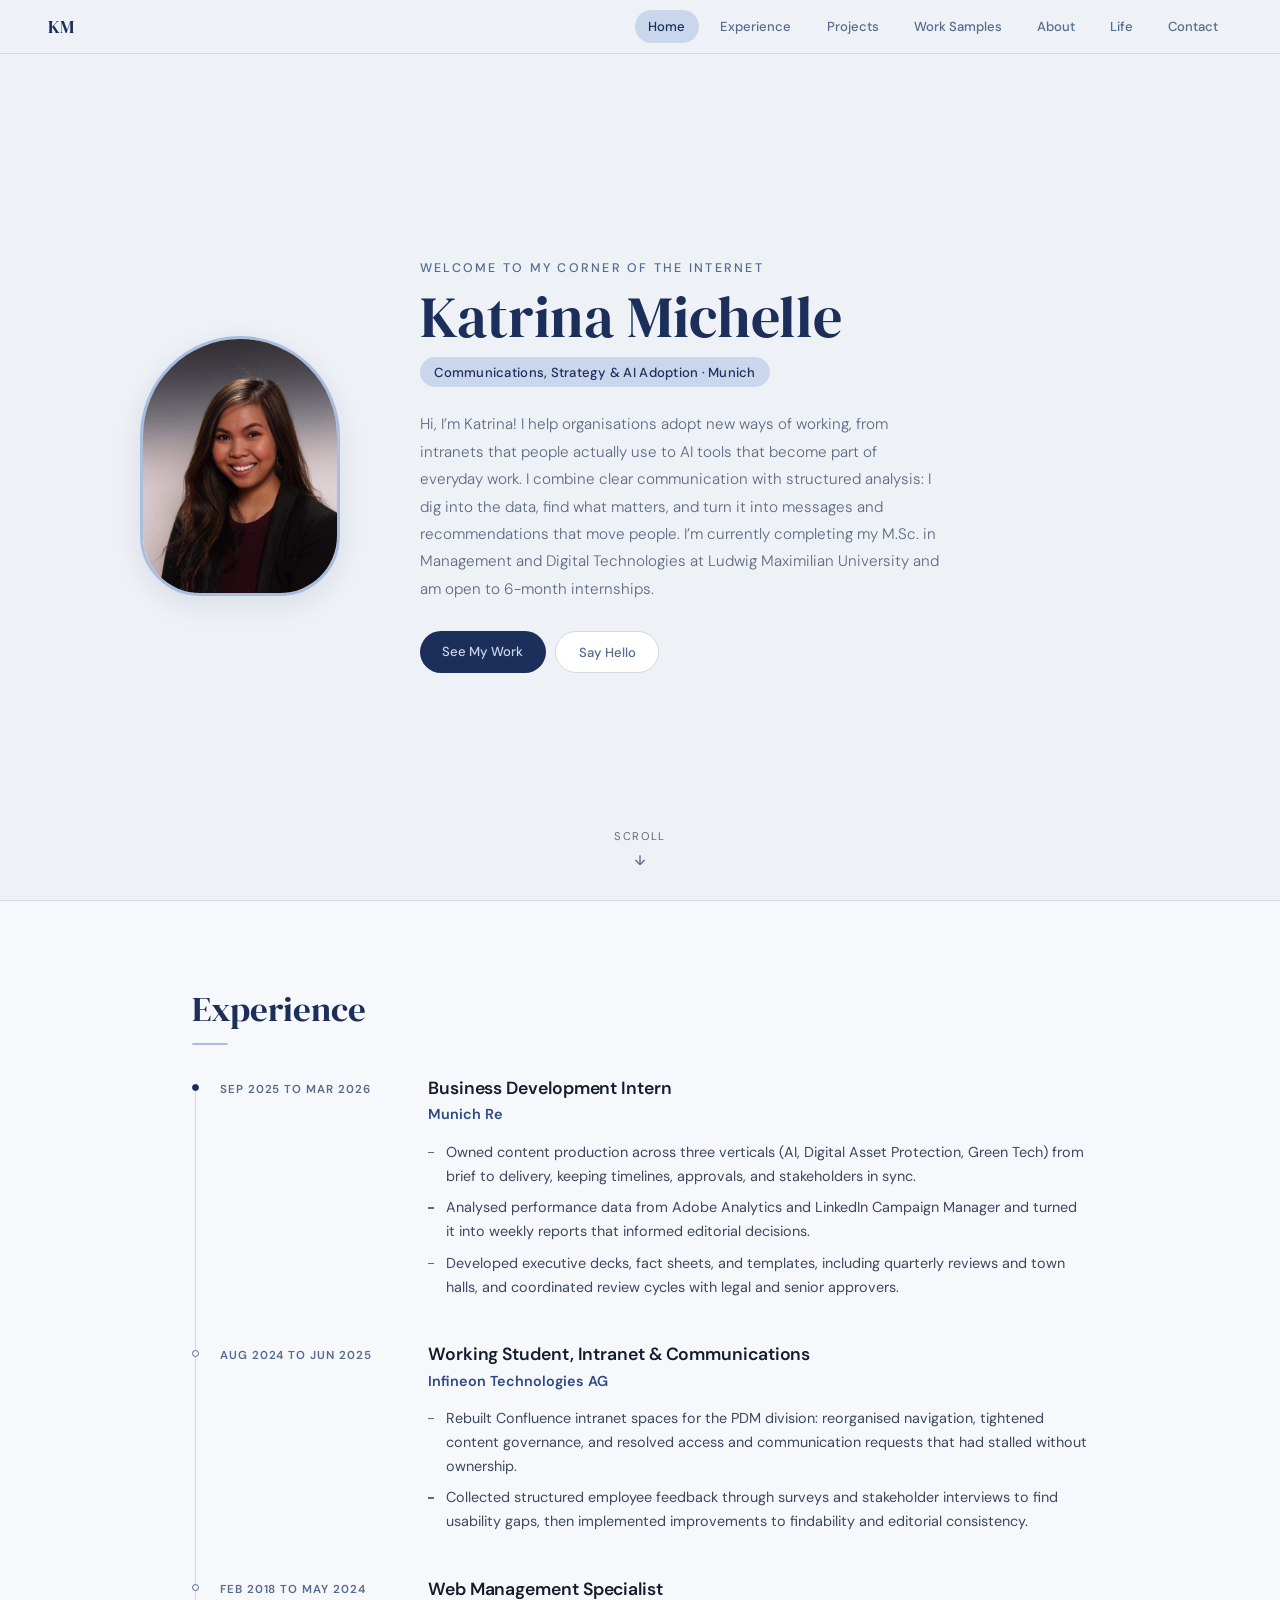
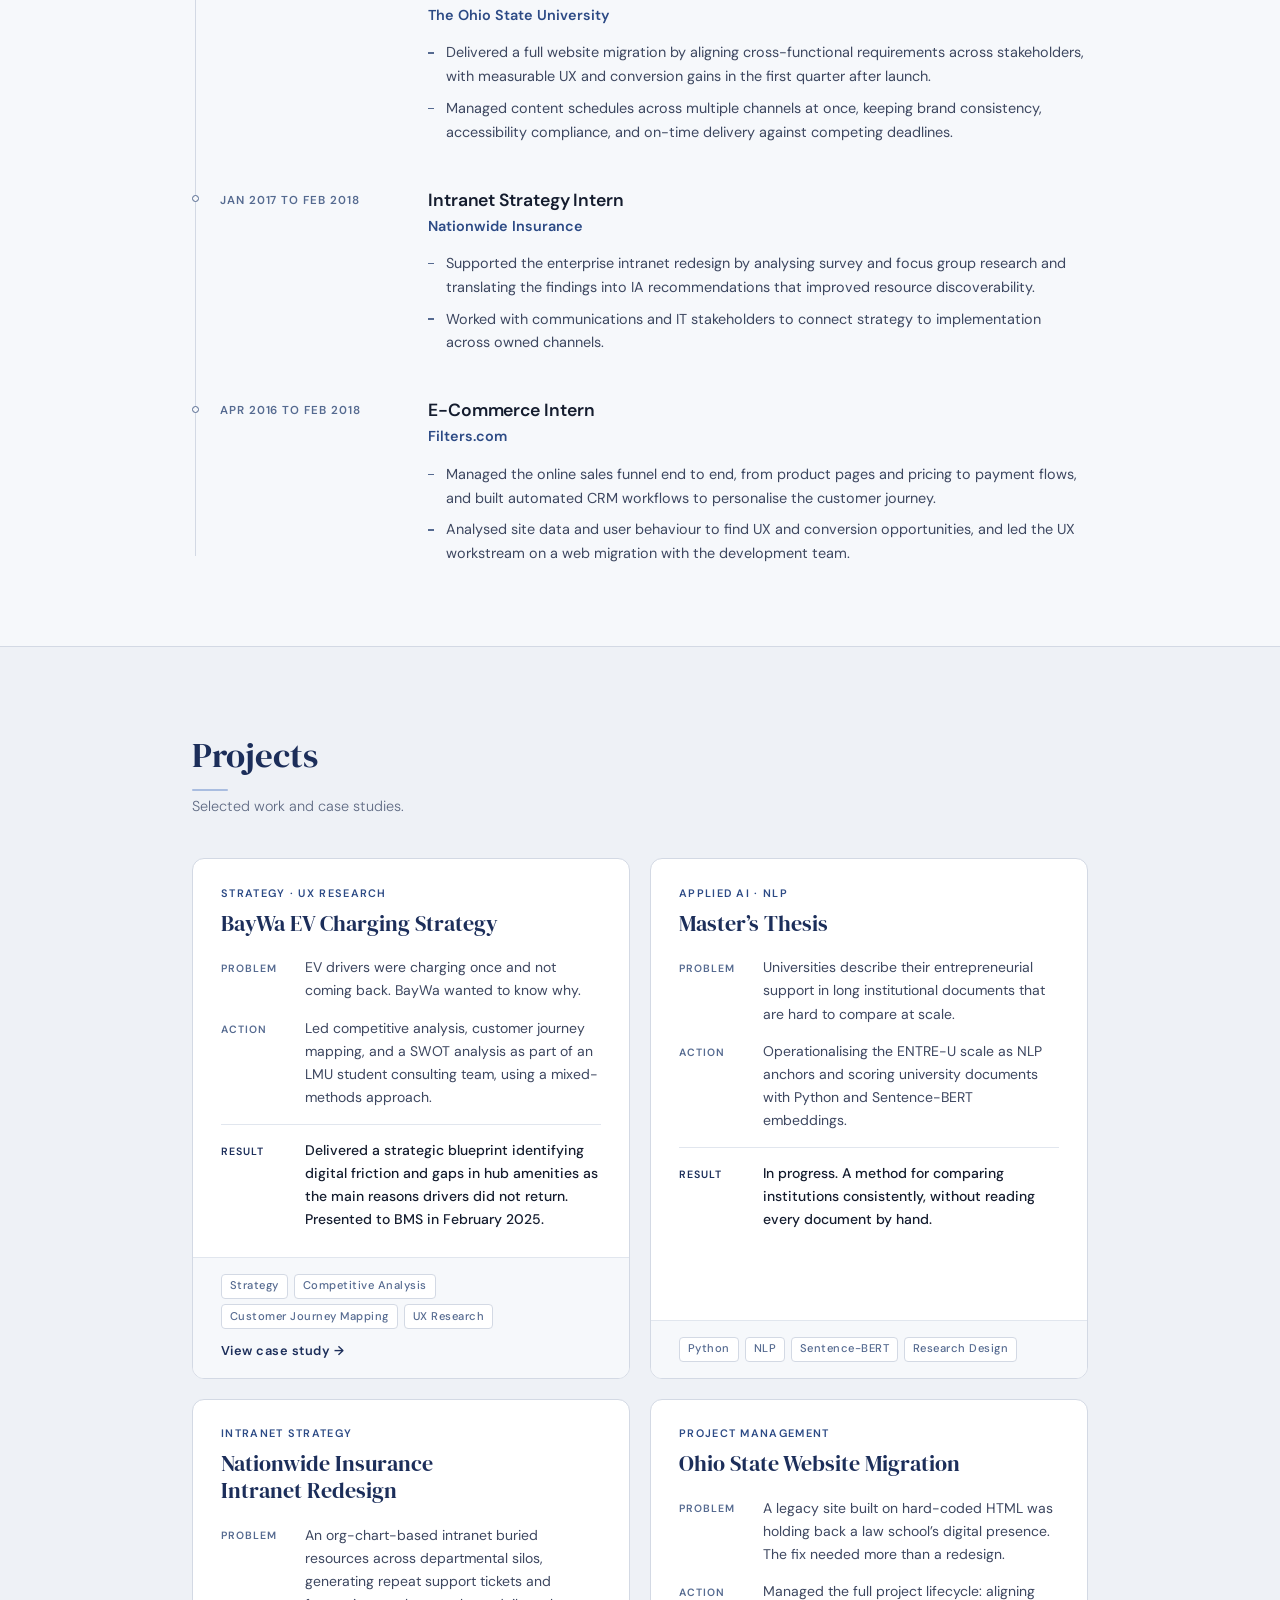
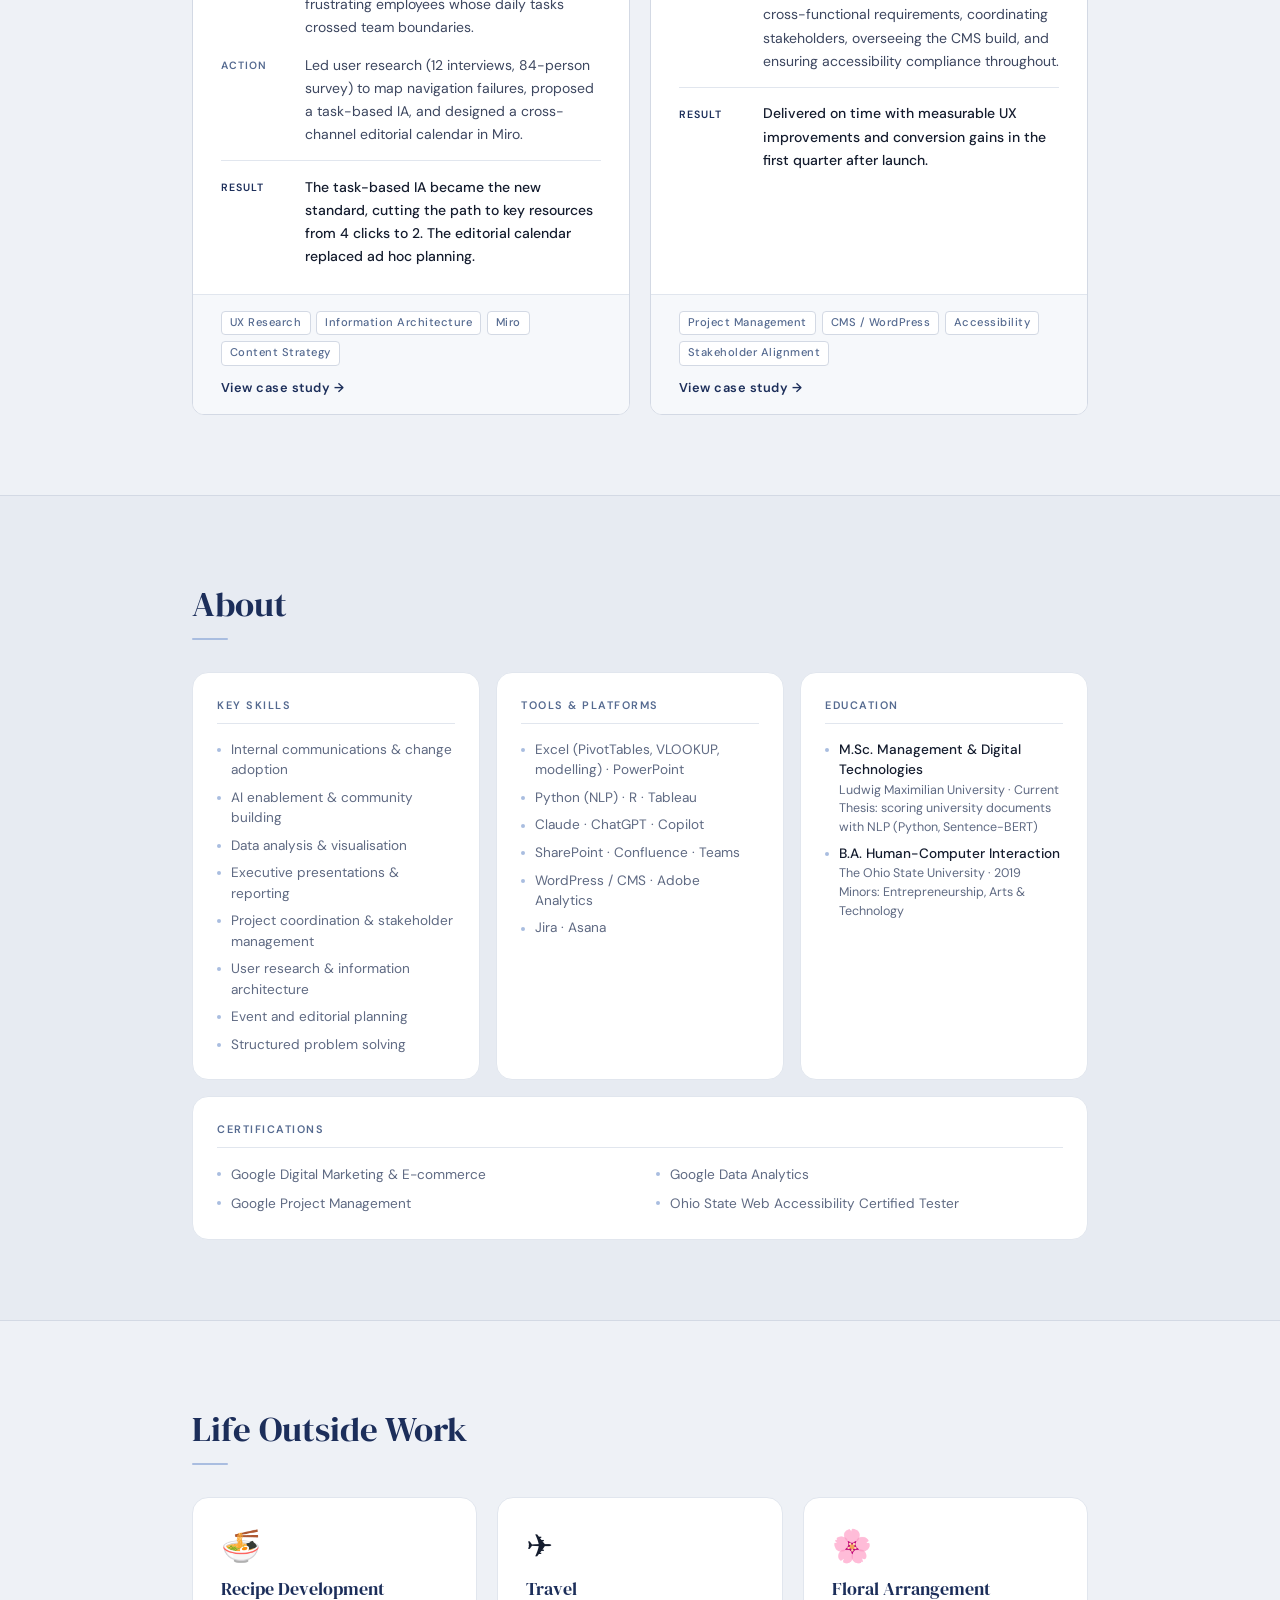
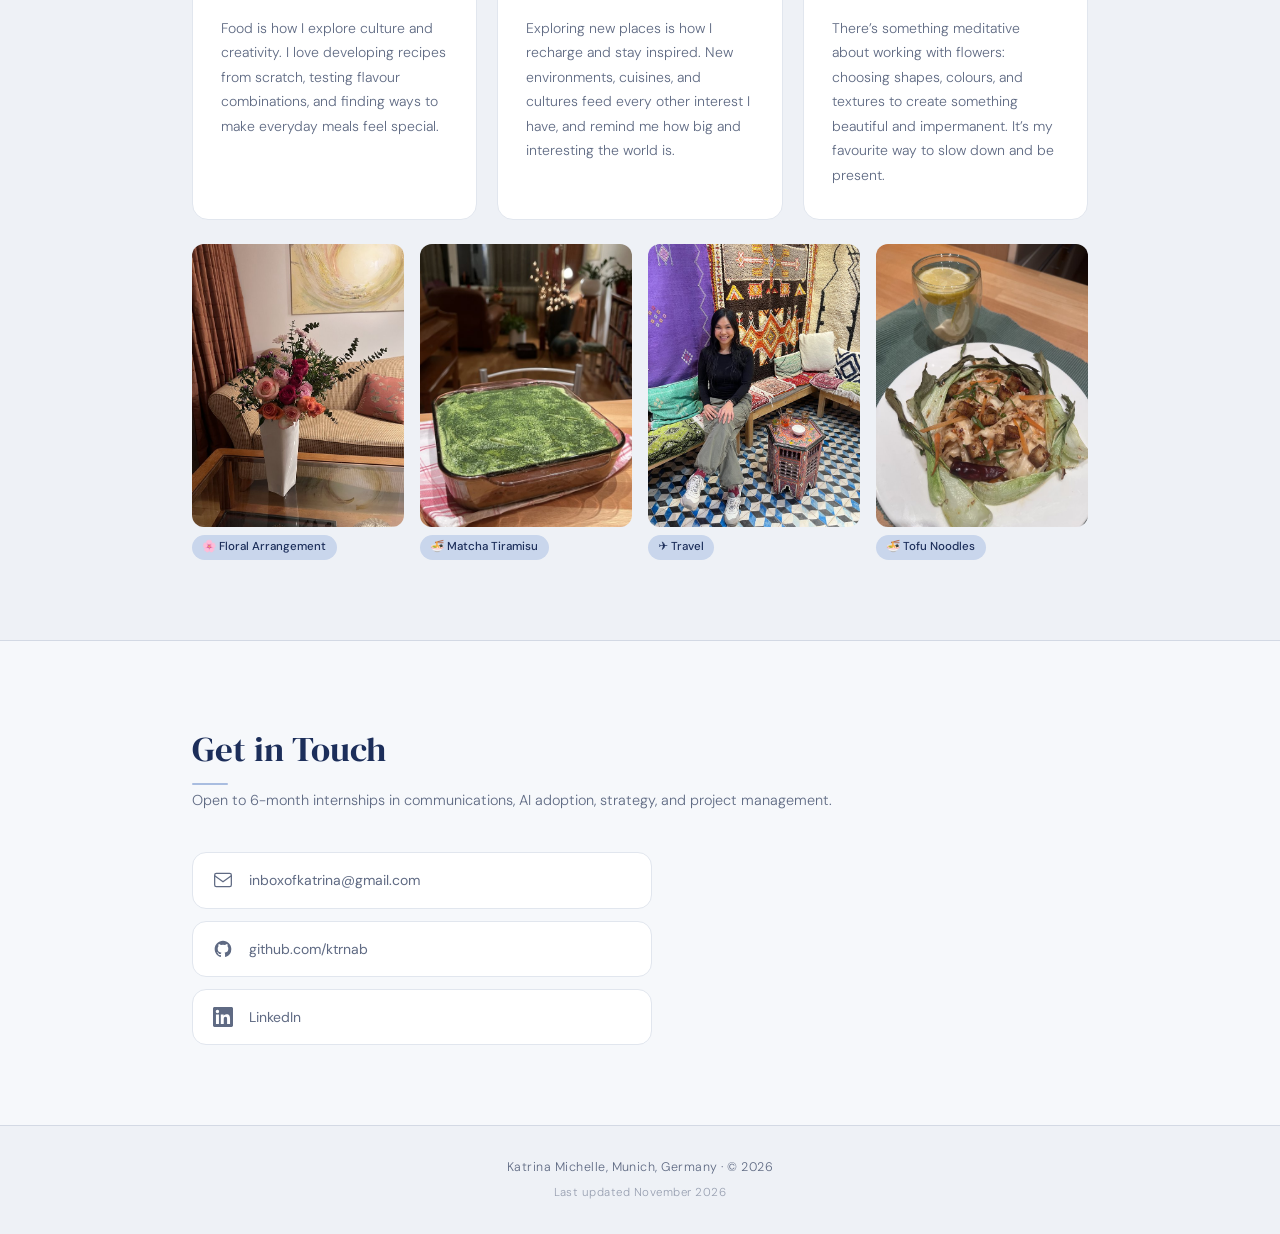
==== commit 90952120: "Redesign experience and projects, new headshot, reorder sections" ====
--- a/index.html
+++ b/index.html
@@ -23,10 +23,10 @@
     <span class="nav-logo">KM</span>
     <div class="nav-links">
       <a href="#hero">Home</a>
-      <a href="#about">About</a>
       <a href="#experience">Experience</a>
       <a href="#projects">Projects</a>
       <a href="work.html">Work Samples</a>
+      <a href="#about">About</a>
       <a href="#interests">Life</a>
       <a href="#contact">Contact</a>
     </div>
@@ -35,7 +35,7 @@
   <!-- HERO -->
   <section class="hero" id="hero">
     <div class="hero-inner">
-      <img src="assets/images/katrina.jpg" alt="Katrina Michelle" class="hero-photo" />
+      <img src="assets/images/katrina-headshot.jpg" alt="Katrina Michelle" class="hero-photo" />
       <div class="hero-text">
         <p class="hero-eyebrow">Welcome to my corner of the internet</p>
         <h1>Katrina Michelle</h1>
@@ -50,6 +50,217 @@
     <div class="hero-scroll-hint">
       <span>Scroll</span>
       <svg width="16" height="16" viewBox="0 0 24 24" fill="none" stroke="currentColor" stroke-width="2"><path d="M12 5v14M5 12l7 7 7-7"/></svg>
+    </div>
+  </section>
+
+  <!-- EXPERIENCE -->
+  <section id="experience">
+    <div class="section-inner">
+      <h2 class="section-heading">Experience</h2>
+      <div class="timeline">
+
+        <div class="timeline-item">
+          <div class="timeline-meta">
+            <span class="timeline-date">Sep 2025 to Mar 2026</span>
+          </div>
+          <div class="timeline-body">
+            <h3 class="timeline-role">Business Development Intern</h3>
+            <p class="timeline-company">Munich Re</p>
+            <ul class="timeline-bullets">
+              <li>Owned content production across three verticals (AI, Digital Asset Protection, Green Tech) from brief to delivery, keeping timelines, approvals, and stakeholders in sync.</li>
+              <li>Analysed performance data from Adobe Analytics and LinkedIn Campaign Manager and turned it into weekly reports that informed editorial decisions.</li>
+              <li>Developed executive decks, fact sheets, and templates, including quarterly reviews and town halls, and coordinated review cycles with legal and senior approvers.</li>
+            </ul>
+          </div>
+        </div>
+
+        <div class="timeline-item">
+          <div class="timeline-meta">
+            <span class="timeline-date">Aug 2024 to Jun 2025</span>
+          </div>
+          <div class="timeline-body">
+            <h3 class="timeline-role">Working Student, Intranet &amp; Communications</h3>
+            <p class="timeline-company">Infineon Technologies AG</p>
+            <ul class="timeline-bullets">
+              <li>Rebuilt Confluence intranet spaces for the PDM division: reorganised navigation, tightened content governance, and resolved access and communication requests that had stalled without ownership.</li>
+              <li>Collected structured employee feedback through surveys and stakeholder interviews to find usability gaps, then implemented improvements to findability and editorial consistency.</li>
+            </ul>
+          </div>
+        </div>
+
+        <div class="timeline-item">
+          <div class="timeline-meta">
+            <span class="timeline-date">Feb 2018 to May 2024</span>
+          </div>
+          <div class="timeline-body">
+            <h3 class="timeline-role">Web Management Specialist</h3>
+            <p class="timeline-company">The Ohio State University</p>
+            <ul class="timeline-bullets">
+              <li>Delivered a full website migration by aligning cross-functional requirements across stakeholders, with measurable UX and conversion gains in the first quarter after launch.</li>
+              <li>Managed content schedules across multiple channels at once, keeping brand consistency, accessibility compliance, and on-time delivery against competing deadlines.</li>
+            </ul>
+          </div>
+        </div>
+
+        <div class="timeline-item">
+          <div class="timeline-meta">
+            <span class="timeline-date">Jan 2017 to Feb 2018</span>
+          </div>
+          <div class="timeline-body">
+            <h3 class="timeline-role">Intranet Strategy Intern</h3>
+            <p class="timeline-company">Nationwide Insurance</p>
+            <ul class="timeline-bullets">
+              <li>Supported the enterprise intranet redesign by analysing survey and focus group research and translating the findings into IA recommendations that improved resource discoverability.</li>
+              <li>Worked with communications and IT stakeholders to connect strategy to implementation across owned channels.</li>
+            </ul>
+          </div>
+        </div>
+
+        <div class="timeline-item">
+          <div class="timeline-meta">
+            <span class="timeline-date">Apr 2016 to Feb 2018</span>
+          </div>
+          <div class="timeline-body">
+            <h3 class="timeline-role">E-Commerce Intern</h3>
+            <p class="timeline-company">Filters.com</p>
+            <ul class="timeline-bullets">
+              <li>Managed the online sales funnel end to end, from product pages and pricing to payment flows, and built automated CRM workflows to personalise the customer journey.</li>
+              <li>Analysed site data and user behaviour to find UX and conversion opportunities, and led the UX workstream on a web migration with the development team.</li>
+            </ul>
+          </div>
+        </div>
+
+      </div>
+    </div>
+  </section>
+
+  <!-- PROJECTS -->
+  <section id="projects">
+    <div class="section-inner">
+      <h2 class="section-heading">Projects</h2>
+      <p class="section-sub">Selected work and case studies.</p>
+      <div class="projects-grid">
+
+        <article class="project-card">
+          <header class="project-head">
+            <div class="project-tag">Strategy · UX Research</div>
+            <h3>BayWa EV Charging Strategy</h3>
+          </header>
+          <dl class="project-par">
+            <div>
+              <dt>Problem</dt>
+              <dd>EV drivers were charging once and not coming back. BayWa wanted to know why.</dd>
+            </div>
+            <div>
+              <dt>Action</dt>
+              <dd>Led competitive analysis, customer journey mapping, and a SWOT analysis as part of an LMU student consulting team, using a mixed-methods approach.</dd>
+            </div>
+            <div class="project-result">
+              <dt>Result</dt>
+              <dd>Delivered a strategic blueprint identifying digital friction and gaps in hub amenities as the main reasons drivers did not return. Presented to BMS in February 2025.</dd>
+            </div>
+          </dl>
+          <footer class="project-footer">
+            <div class="project-skills">
+              <span>Strategy</span>
+              <span>Competitive Analysis</span>
+              <span>Customer Journey Mapping</span>
+              <span>UX Research</span>
+            </div>
+            <a href="work.html#ev-report" class="case-study-link">View case study <span aria-hidden="true">→</span></a>
+          </footer>
+        </article>
+
+        <article class="project-card">
+          <header class="project-head">
+            <div class="project-tag">Applied AI · NLP</div>
+            <h3>Master’s Thesis</h3>
+          </header>
+          <dl class="project-par">
+            <div>
+              <dt>Problem</dt>
+              <dd>Universities describe their entrepreneurial support in long institutional documents that are hard to compare at scale.</dd>
+            </div>
+            <div>
+              <dt>Action</dt>
+              <dd>Operationalising the ENTRE-U scale as NLP anchors and scoring university documents with Python and Sentence-BERT embeddings.</dd>
+            </div>
+            <div class="project-result">
+              <dt>Result</dt>
+              <dd>In progress. A method for comparing institutions consistently, without reading every document by hand.</dd>
+            </div>
+          </dl>
+          <footer class="project-footer">
+            <div class="project-skills">
+              <span>Python</span>
+              <span>NLP</span>
+              <span>Sentence-BERT</span>
+              <span>Research Design</span>
+            </div>
+          </footer>
+        </article>
+
+        <article class="project-card">
+          <header class="project-head">
+            <div class="project-tag">Intranet Strategy</div>
+            <h3>Nationwide Insurance Intranet Redesign</h3>
+          </header>
+          <dl class="project-par">
+            <div>
+              <dt>Problem</dt>
+              <dd>An org-chart-based intranet buried resources across departmental silos, generating repeat support tickets and frustrating employees whose daily tasks crossed team boundaries.</dd>
+            </div>
+            <div>
+              <dt>Action</dt>
+              <dd>Led user research (12 interviews, 84-person survey) to map navigation failures, proposed a task-based IA, and designed a cross-channel editorial calendar in Miro.</dd>
+            </div>
+            <div class="project-result">
+              <dt>Result</dt>
+              <dd>The task-based IA became the new standard, cutting the path to key resources from 4 clicks to 2. The editorial calendar replaced ad hoc planning.</dd>
+            </div>
+          </dl>
+          <footer class="project-footer">
+            <div class="project-skills">
+              <span>UX Research</span>
+              <span>Information Architecture</span>
+              <span>Miro</span>
+              <span>Content Strategy</span>
+            </div>
+            <a href="work.html#nationwide-intranet" class="case-study-link">View case study <span aria-hidden="true">→</span></a>
+          </footer>
+        </article>
+
+        <article class="project-card">
+          <header class="project-head">
+            <div class="project-tag">Project Management</div>
+            <h3>Ohio State Website Migration</h3>
+          </header>
+          <dl class="project-par">
+            <div>
+              <dt>Problem</dt>
+              <dd>A legacy site built on hard-coded HTML was holding back a law school’s digital presence. The fix needed more than a redesign.</dd>
+            </div>
+            <div>
+              <dt>Action</dt>
+              <dd>Managed the full project lifecycle: aligning cross-functional requirements, coordinating stakeholders, overseeing the CMS build, and ensuring accessibility compliance throughout.</dd>
+            </div>
+            <div class="project-result">
+              <dt>Result</dt>
+              <dd>Delivered on time with measurable UX improvements and conversion gains in the first quarter after launch.</dd>
+            </div>
+          </dl>
+          <footer class="project-footer">
+            <div class="project-skills">
+              <span>Project Management</span>
+              <span>CMS / WordPress</span>
+              <span>Accessibility</span>
+              <span>Stakeholder Alignment</span>
+            </div>
+            <a href="work.html#osu-intranet" class="case-study-link">View case study <span aria-hidden="true">→</span></a>
+          </footer>
+        </article>
+
+      </div>
     </div>
   </section>
 
@@ -109,157 +320,6 @@
           <span>Google Project Management</span>
           <span>Ohio State Web Accessibility Certified Tester</span>
         </div>
-      </div>
-    </div>
-  </section>
-
-  <!-- EXPERIENCE -->
-  <section id="experience">
-    <div class="section-inner">
-      <h2 class="section-heading">Experience</h2>
-      <div class="timeline">
-
-        <div class="timeline-item">
-          <div class="timeline-meta">
-            <span class="timeline-date">Sep 2025 to Mar 2026</span>
-          </div>
-          <div class="timeline-body">
-            <h3 class="timeline-role">Business Development Intern</h3>
-            <p class="timeline-company">Munich Re</p>
-            <ul class="timeline-bullets">
-              <li>Owned content production across three verticals (AI, Digital Asset Protection, Green Tech) from brief to delivery, keeping timelines, approvals, and stakeholders in sync.</li>
-              <li>Analysed performance data from Adobe Analytics and LinkedIn Campaign Manager and turned it into weekly reports that informed editorial decisions.</li>
-              <li>Developed executive decks, fact sheets, and templates, including quarterly reviews and town halls, and coordinated review cycles with legal and senior approvers.</li>
-            </ul>
-          </div>
-        </div>
-
-        <div class="timeline-item">
-          <div class="timeline-meta">
-            <span class="timeline-date">Aug 2024 to Jun 2025</span>
-          </div>
-          <div class="timeline-body">
-            <h3 class="timeline-role">Working Student, Intranet &amp; Communications</h3>
-            <p class="timeline-company">Infineon Technologies AG</p>
-            <ul class="timeline-bullets">
-              <li>Rebuilt Confluence intranet spaces for the PDM division: reorganised navigation, tightened content governance, and resolved access and communication requests that had stalled without ownership.</li>
-              <li>Collected structured employee feedback through surveys and stakeholder interviews to find usability gaps, then implemented improvements to findability and editorial consistency.</li>
-            </ul>
-          </div>
-        </div>
-
-        <div class="timeline-item">
-          <div class="timeline-meta">
-            <span class="timeline-date">Feb 2018 to May 2024</span>
-          </div>
-          <div class="timeline-body">
-            <h3 class="timeline-role">Web Management Specialist</h3>
-            <p class="timeline-company">The Ohio State University</p>
-            <ul class="timeline-bullets">
-              <li>Delivered a full website migration by aligning cross-functional requirements across stakeholders, with measurable UX and conversion gains in the first quarter after launch.</li>
-              <li>Managed content schedules across multiple channels at once, keeping brand consistency, accessibility compliance, and on-time delivery against competing deadlines.</li>
-            </ul>
-          </div>
-        </div>
-
-        <div class="timeline-item">
-          <div class="timeline-meta">
-            <span class="timeline-date">Jan 2017 to Feb 2018</span>
-          </div>
-          <div class="timeline-body">
-            <h3 class="timeline-role">Intranet Strategy Intern</h3>
-            <p class="timeline-company">Nationwide Insurance</p>
-            <ul class="timeline-bullets">
-              <li>Supported the enterprise intranet redesign by analysing survey and focus group research and translating the findings into IA recommendations that improved resource discoverability.</li>
-              <li>Worked with communications and IT stakeholders to connect strategy to implementation across owned channels.</li>
-            </ul>
-          </div>
-        </div>
-
-        <div class="timeline-item">
-          <div class="timeline-meta">
-            <span class="timeline-date">Apr 2016 to Feb 2018</span>
-          </div>
-          <div class="timeline-body">
-            <h3 class="timeline-role">E-Commerce Intern</h3>
-            <p class="timeline-company">Filters.com</p>
-            <ul class="timeline-bullets">
-              <li>Managed the online sales funnel end to end, from product pages and pricing to payment flows, and built automated CRM workflows to personalise the customer journey.</li>
-              <li>Analysed site data and user behaviour to find UX and conversion opportunities, and led the UX workstream on a web migration with the development team.</li>
-            </ul>
-          </div>
-        </div>
-
-      </div>
-    </div>
-  </section>
-
-  <!-- PROJECTS -->
-  <section id="projects">
-    <div class="section-inner">
-      <h2 class="section-heading">Projects</h2>
-      <p class="section-sub">Selected work and case studies.</p>
-      <div class="projects-grid">
-
-        <div class="project-card">
-          <div class="project-tag">Strategy · UX Research</div>
-          <h3>BayWa EV Charging Strategy</h3>
-          <p><strong>Problem:</strong> EV drivers were charging once and not coming back. BayWa wanted to know why.<br><br>
-          <strong>Action:</strong> Led competitive analysis, customer journey mapping, and a SWOT analysis as part of an LMU student consulting team, using a mixed-methods approach.<br><br>
-          <strong>Result:</strong> Delivered a strategic blueprint identifying digital friction and gaps in hub amenities as the main reasons drivers did not return. Presented to BMS in February 2025.</p>
-          <div class="project-skills">
-            <span>Strategy</span>
-            <span>Competitive Analysis</span>
-            <span>Customer Journey Mapping</span>
-            <span>UX Research</span>
-          </div>
-          <a href="work.html#ev-report" class="case-study-link">View case study →</a>
-        </div>
-
-        <div class="project-card">
-          <div class="project-tag">Applied AI · NLP</div>
-          <h3>Master’s Thesis</h3>
-          <p><strong>Problem:</strong> Universities describe their entrepreneurial support in long institutional documents that are hard to compare at scale.<br><br>
-          <strong>Action:</strong> Operationalising the ENTRE-U scale as NLP anchors and scoring university documents with Python and Sentence-BERT embeddings.<br><br>
-          <strong>Result:</strong> In progress. A method for comparing institutions consistently, without reading every document by hand.</p>
-          <div class="project-skills">
-            <span>Python</span>
-            <span>NLP</span>
-            <span>Sentence-BERT</span>
-            <span>Research Design</span>
-          </div>
-        </div>
-
-        <div class="project-card">
-          <div class="project-tag">Intranet Strategy</div>
-          <h3>Nationwide Insurance Intranet Redesign</h3>
-          <p><strong>Problem:</strong> An org-chart-based intranet buried resources across departmental silos, generating repeat support tickets and frustrating employees whose daily tasks crossed team boundaries.<br><br>
-          <strong>Action:</strong> Led user research (12 interviews, 84-person survey) to map navigation failures, proposed a task-based IA, and designed a cross-channel editorial calendar in Miro.<br><br>
-          <strong>Result:</strong> The task-based IA became the new standard, cutting the path to key resources from 4 clicks to 2. The editorial calendar replaced ad hoc planning.</p>
-          <div class="project-skills">
-            <span>UX Research</span>
-            <span>Information Architecture</span>
-            <span>Miro</span>
-            <span>Content Strategy</span>
-          </div>
-          <a href="work.html#nationwide-intranet" class="case-study-link">View case study →</a>
-        </div>
-
-        <div class="project-card">
-          <div class="project-tag">Project Management</div>
-          <h3>Ohio State Website Migration</h3>
-          <p><strong>Problem:</strong> A legacy site built on hard-coded HTML was holding back a law school’s digital presence. The fix needed more than a redesign.<br><br>
-          <strong>Action:</strong> Managed the full project lifecycle: aligning cross-functional requirements, coordinating stakeholders, overseeing the CMS build, and ensuring accessibility compliance throughout.<br><br>
-          <strong>Result:</strong> Delivered on time with measurable UX improvements and conversion gains in the first quarter after launch.</p>
-          <div class="project-skills">
-            <span>Project Management</span>
-            <span>CMS / WordPress</span>
-            <span>Accessibility</span>
-            <span>Stakeholder Alignment</span>
-          </div>
-          <a href="work.html#osu-intranet" class="case-study-link">View case study →</a>
-        </div>
-
       </div>
     </div>
   </section>
--- a/style.css
+++ b/style.css
@@ -19,6 +19,7 @@
   --navy-muted:  #556a90;
   --text:         #141c2e;
   --muted:        #5f6a83;
+  --body:         #3d4760;
   --border:       #d3d9e4;
   --border-light: #e1e6ee;
 }
@@ -267,7 +268,6 @@
 /* ── ABOUT ── */
 #about {
   background: var(--bg-warm);
-  border-top: 1px solid var(--border);
   border-bottom: 1px solid var(--border);
 }
 
@@ -377,64 +377,71 @@
 
 .timeline {
   position: relative;
-  padding-left: 1.5rem;
+  padding-left: 1.75rem;
 }
 
 .timeline::before {
   content: '';
   position: absolute;
-  left: 0;
-  top: 8px;
-  bottom: 8px;
+  left: 3px;
+  top: 0.6rem;
+  bottom: 0.6rem;
   width: 1px;
-  background: linear-gradient(to bottom, var(--pill-bg-dark), var(--border-light));
+  background: var(--border);
 }
 
 .timeline-item {
   display: grid;
-  grid-template-columns: 170px 1fr;
-  gap: 2rem;
-  padding: 2rem 0;
-  border-bottom: 1px solid var(--border-light);
+  grid-template-columns: 168px 1fr;
+  gap: 2.5rem;
+  padding: 0 0 2.75rem;
   position: relative;
 }
 
-.timeline-item:last-child { border-bottom: none; }
+.timeline-item:last-child { padding-bottom: 0; }
 
 .timeline-item::before {
   content: '';
   position: absolute;
-  left: -1.5rem;
-  top: 2.5rem;
-  width: 9px;
-  height: 9px;
+  left: -1.75rem;
+  top: 0.4rem;
+  width: 7px;
+  height: 7px;
   border-radius: 50%;
-  background: var(--pill-bg-dark);
-  border: 2px solid var(--surface);
-  box-shadow: 0 0 0 2px var(--pill-bg-dark);
+  background: var(--surface);
+  border: 1.5px solid var(--navy-muted);
+  box-sizing: border-box;
+}
+
+.timeline-item:first-child::before {
+  background: var(--navy-dark);
+  border-color: var(--navy-dark);
 }
 
 .timeline-meta {
   display: flex;
   flex-direction: column;
   gap: 0.5rem;
-  padding-top: 0.15rem;
+  padding-top: 0.2rem;
 }
 
 .timeline-date {
-  font-size: 0.76rem;
-  color: var(--muted);
-  font-weight: 400;
-  line-height: 1.4;
+  font-size: 0.72rem;
+  font-weight: 600;
+  letter-spacing: 0.08em;
+  text-transform: uppercase;
+  font-variant-numeric: tabular-nums;
+  color: var(--navy-muted);
+  line-height: 1.5;
 }
 
 .timeline-badge {
   display: inline-block;
-  padding: 0.15rem 0.65rem;
-  border-radius: 99px;
-  font-size: 0.68rem;
+  padding: 0.15rem 0.6rem;
+  border-radius: 4px;
+  font-size: 0.66rem;
   font-weight: 600;
-  letter-spacing: 0.06em;
+  letter-spacing: 0.08em;
   text-transform: uppercase;
   width: fit-content;
 }
@@ -442,48 +449,48 @@
 .timeline-badge.current {
   background: var(--pill-bg);
   color: var(--navy-dark);
-  border: 1px solid var(--pill-bg-dark);
 }
 
 .timeline-role {
-  font-size: 1rem;
+  font-size: 1.1rem;
   font-weight: 600;
   color: var(--text);
-  margin-bottom: 0.2rem;
+  line-height: 1.35;
+  letter-spacing: -0.005em;
 }
 
 .timeline-company {
-  font-size: 0.82rem;
+  font-size: 0.9rem;
+  font-weight: 600;
   color: var(--navy-mid);
-  margin-bottom: 0.85rem;
-  font-weight: 500;
+  margin-top: 0.15rem;
+  margin-bottom: 0.9rem;
 }
 
 .timeline-bullets {
   list-style: none;
   display: flex;
   flex-direction: column;
-  gap: 0.55rem;
+  gap: 0.5rem;
+  max-width: 64ch;
 }
 
 .timeline-bullets li {
-  font-size: 0.865rem;
-  color: var(--muted);
-  padding-left: 1rem;
+  font-size: 0.9rem;
+  color: var(--body);
+  padding-left: 1.1rem;
   position: relative;
   line-height: 1.65;
-  font-weight: 300;
 }
 
 .timeline-bullets li::before {
   content: '';
   position: absolute;
   left: 0;
-  top: 0.6em;
-  width: 4px;
-  height: 4px;
-  border-radius: 50%;
-  background: var(--pill-bg-dark);
+  top: 0.75em;
+  width: 6px;
+  height: 1.5px;
+  background: var(--navy-muted);
 }
 
 /* ── PROJECTS ── */
@@ -494,95 +501,144 @@
 .projects-grid {
   display: grid;
   grid-template-columns: repeat(2, 1fr);
-  gap: 1rem;
+  gap: 1.25rem;
 }
 
 .project-card {
   background: var(--surface2);
-  border: 1px solid var(--border-light);
-  border-radius: 16px;
-  padding: 1.75rem;
-  display: flex;
-  flex-direction: column;
-  gap: 0.75rem;
-  transition: border-color 0.2s, transform 0.2s, box-shadow 0.2s;
+  border: 1px solid var(--border);
+  border-radius: 12px;
+  display: flex;
+  flex-direction: column;
+  overflow: hidden;
+  transition: border-color 0.2s, box-shadow 0.2s;
 }
 
 .project-card:hover {
   border-color: var(--pill-bg-dark);
-  transform: translateY(-3px);
-  box-shadow: 0 8px 28px rgba(28, 46, 90, 0.07);
+  box-shadow: 0 6px 24px rgba(28, 46, 90, 0.08);
+}
+
+.project-head {
+  padding: 1.6rem 1.75rem 1.2rem;
 }
 
 .project-tag {
-  font-size: 0.7rem;
+  font-size: 0.68rem;
+  font-weight: 600;
+  text-transform: uppercase;
+  letter-spacing: 0.12em;
+  color: var(--navy-mid);
+}
+
+.project-card h3 {
+  font-family: 'DM Serif Display', serif;
+  font-size: 1.35rem;
+  font-weight: 400;
+  color: var(--navy-dark);
+  line-height: 1.25;
+  margin-top: 0.5rem;
+  text-wrap: balance;
+}
+
+.project-par {
+  flex: 1;
+  padding: 0 1.75rem 1.6rem;
+  display: flex;
+  flex-direction: column;
+  gap: 0.9rem;
+}
+
+.project-par > div {
+  display: grid;
+  grid-template-columns: 4.25rem 1fr;
+  gap: 1rem;
+}
+
+.project-par dt {
+  font-size: 0.66rem;
   font-weight: 600;
   text-transform: uppercase;
   letter-spacing: 0.1em;
-  display: inline-block;
-  background: var(--pill-bg);
-  color: var(--navy-dark);
-  padding: 0.2rem 0.65rem;
-  border-radius: 99px;
-  width: fit-content;
-}
-
-.project-card h3 {
-  font-family: 'DM Serif Display', serif;
-  font-size: 1.1rem;
-  font-weight: 400;
+  color: var(--navy-muted);
+  padding-top: 0.3rem;
+}
+
+.project-par dd {
+  font-size: 0.875rem;
+  color: var(--body);
+  line-height: 1.65;
+}
+
+.project-par .project-result {
+  padding-top: 0.9rem;
+  border-top: 1px solid var(--border-light);
+}
+
+.project-par .project-result dt { color: var(--navy-dark); }
+
+.project-par .project-result dd {
   color: var(--text);
-  line-height: 1.3;
-}
-
-.project-card p {
-  font-size: 0.85rem;
-  color: var(--muted);
-  line-height: 1.75;
-  flex: 1;
-  font-weight: 300;
-}
-
-.project-card p strong {
-  color: var(--navy-dark);
-  font-weight: 600;
-}
-
-.case-study-link {
-  display: inline-block;
-  margin-top: 0.75rem;
-  font-size: 0.8rem;
   font-weight: 500;
-  color: var(--navy-mid);
-  text-decoration: none;
-  transition: color 0.2s;
-}
-
-.case-study-link:hover {
-  color: var(--navy-dark);
+}
+
+.project-footer {
+  display: flex;
+  flex-direction: column;
+  align-items: flex-start;
+  gap: 0.75rem;
+  padding: 1rem 1.75rem;
+  background: var(--surface);
+  border-top: 1px solid var(--border-light);
 }
 
 .project-skills {
   display: flex;
   flex-wrap: wrap;
-  gap: 0.4rem;
-  margin-top: 0.25rem;
+  gap: 0.35rem;
 }
 
 .project-skills span {
-  font-size: 0.72rem;
-  padding: 0.2rem 0.65rem;
-  border-radius: 99px;
-  background: var(--bg);
+  font-size: 0.7rem;
+  font-weight: 500;
+  padding: 0.15rem 0.5rem;
+  border-radius: 4px;
+  background: var(--surface2);
   border: 1px solid var(--border);
   color: var(--navy-muted);
+  white-space: nowrap;
+}
+
+.case-study-link {
+  flex-shrink: 0;
+  font-size: 0.8rem;
+  font-weight: 600;
+  color: var(--navy-dark);
+  text-decoration: none;
+  white-space: nowrap;
+}
+
+.case-study-link span {
+  display: inline-block;
+  transition: transform 0.2s;
+}
+
+.case-study-link:hover { text-decoration: underline; text-underline-offset: 3px; }
+.case-study-link:hover span { transform: translateX(3px); }
+
+.case-study-link:focus-visible {
+  outline: 2px solid var(--navy-mid);
+  outline-offset: 3px;
+  border-radius: 2px;
 }
 
 /* ── INTERESTS ── */
 #interests {
-  background: var(--bg-warm);
-  border-top: 1px solid var(--border);
   border-bottom: 1px solid var(--border);
+}
+
+#contact {
+  background: var(--surface);
 }
 
 .interests-grid {
@@ -801,8 +857,15 @@
 
   .timeline-item {
     grid-template-columns: 1fr;
-    gap: 0.5rem;
+    gap: 0.4rem;
+    padding-bottom: 2.25rem;
   }
 
+  .project-head { padding: 1.35rem 1.25rem 1rem; }
+  .project-par { padding: 0 1.25rem 1.35rem; }
+  .project-par > div { grid-template-columns: 1fr; gap: 0.2rem; }
+  .project-par dt { padding-top: 0; }
+  .project-footer { padding: 0.9rem 1.25rem; }
+
   .contact-cards { max-width: 100%; }
 }
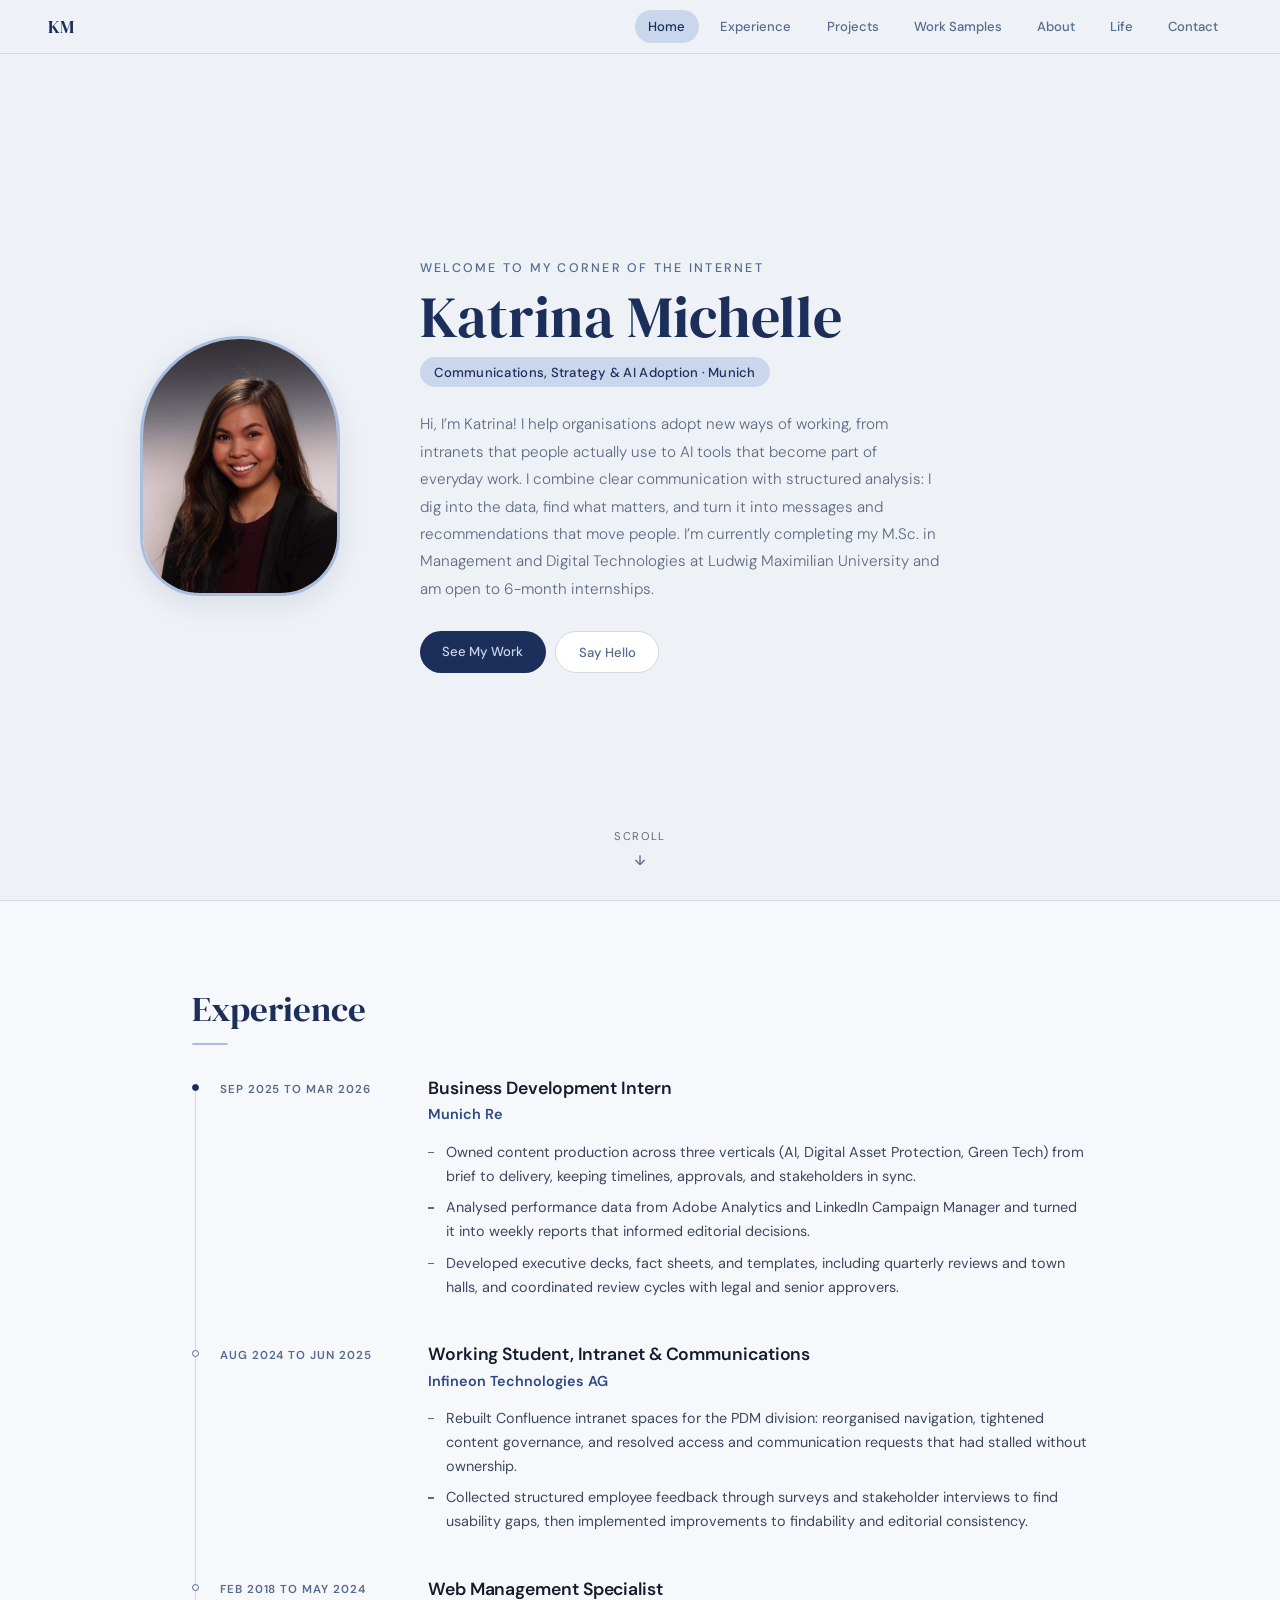
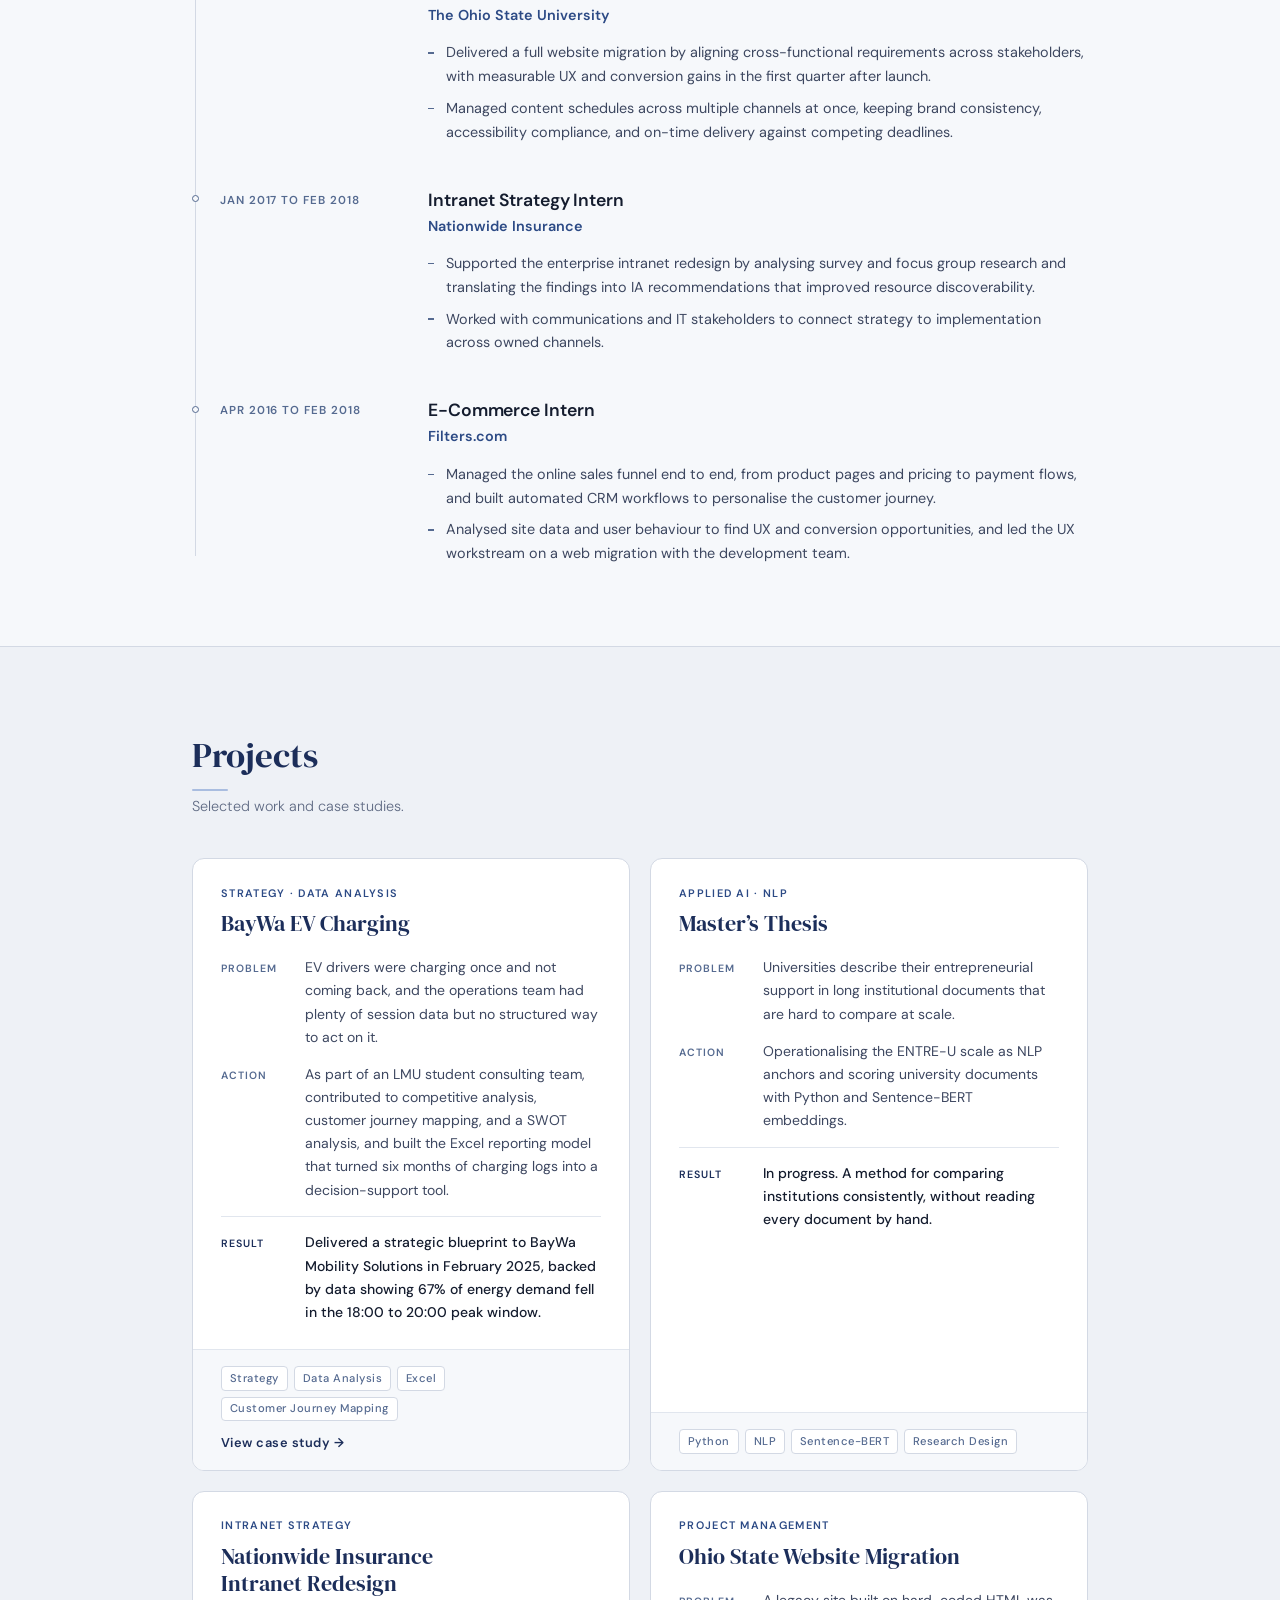
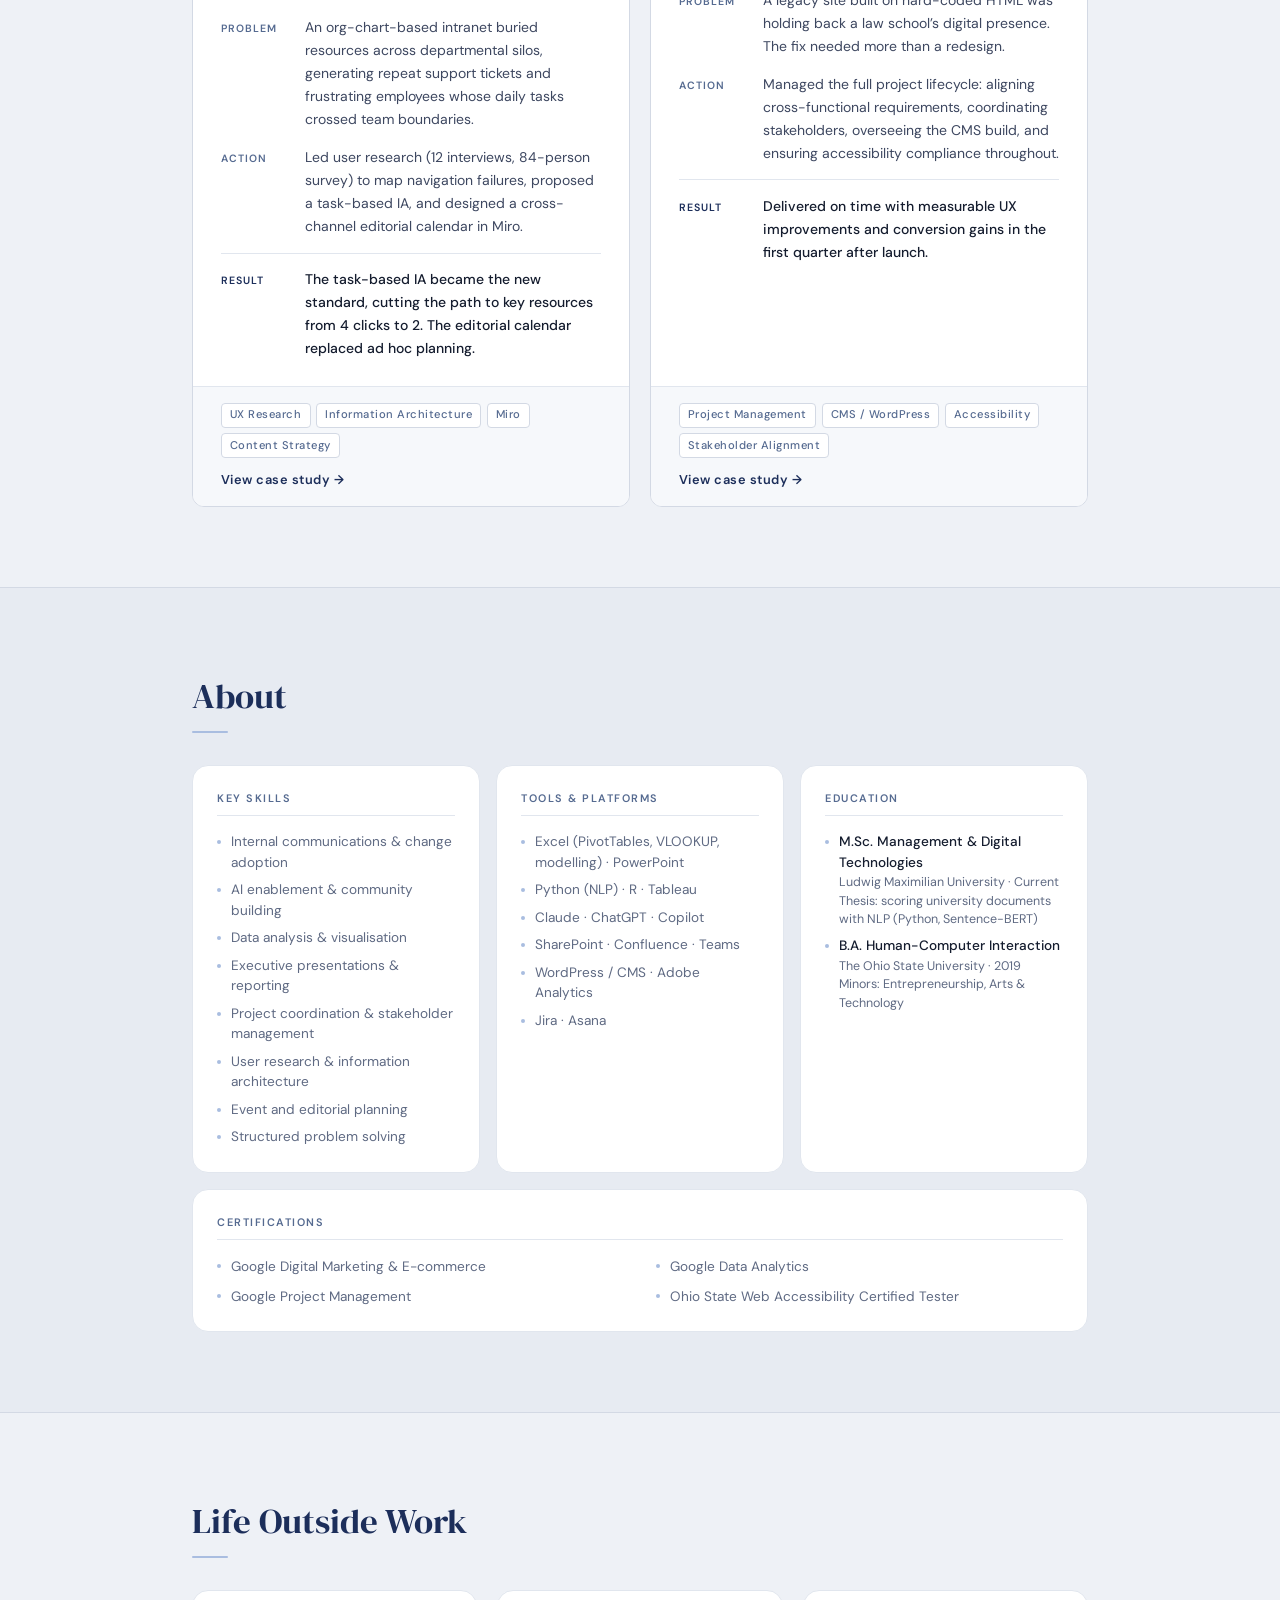
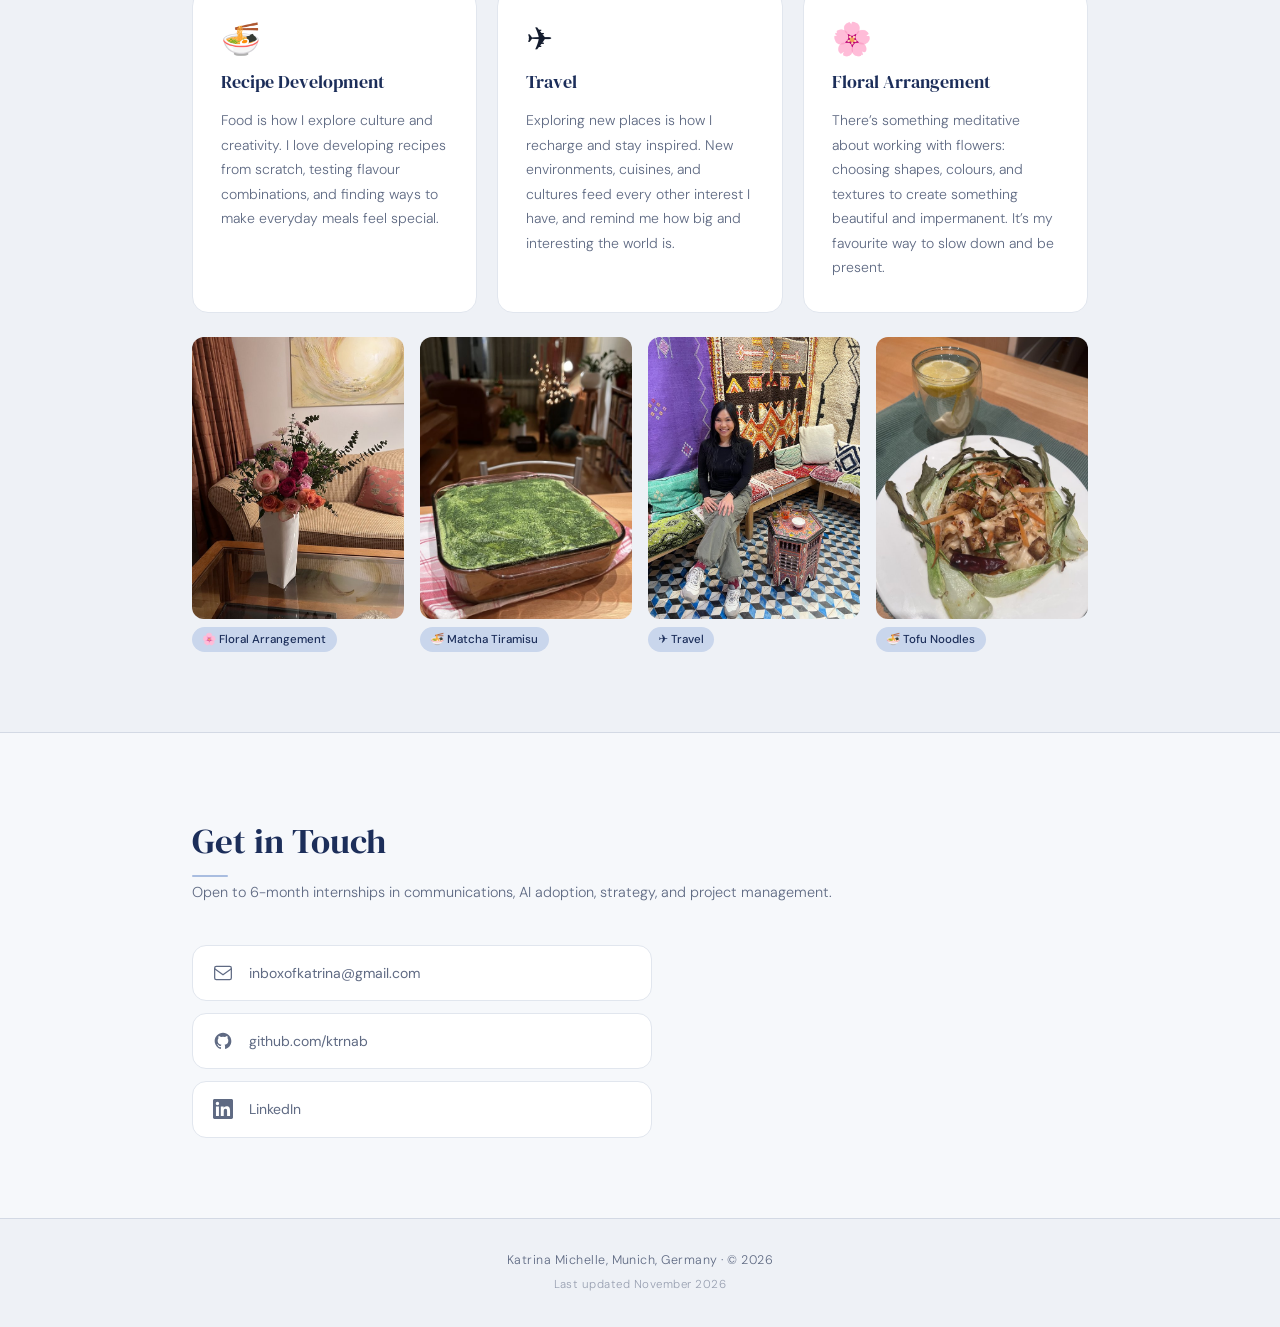
==== commit 64a4c0b4: "Update case study text and BayWa project card" ====
--- a/index.html
+++ b/index.html
@@ -3,9 +3,9 @@
 <head>
   <meta charset="UTF-8" />
   <meta name="viewport" content="width=device-width, initial-scale=1.0" />
-  <title>Katrina Michelle — Communications, Strategy &amp; AI Adoption</title>
-  <meta name="description" content="Portfolio of Katrina Michelle — Communications, Strategy &amp; AI Adoption, based in Munich, Germany." />
-  <meta property="og:title" content="Katrina Michelle — Portfolio" />
+  <title>Katrina Michelle: Communications, Strategy &amp; AI Adoption</title>
+  <meta name="description" content="Portfolio of Katrina Michelle: communications, strategy, and AI adoption, based in Munich, Germany." />
+  <meta property="og:title" content="Katrina Michelle: Portfolio" />
   <meta property="og:description" content="Communications, Strategy &amp; AI Adoption · Munich. Open to 6-month internships." />
   <meta property="og:type" content="website" />
   <meta property="og:url" content="https://ktrnab.github.io" />
@@ -143,29 +143,29 @@
 
         <article class="project-card">
           <header class="project-head">
-            <div class="project-tag">Strategy · UX Research</div>
-            <h3>BayWa EV Charging Strategy</h3>
+            <div class="project-tag">Strategy · Data Analysis</div>
+            <h3>BayWa EV Charging</h3>
           </header>
           <dl class="project-par">
             <div>
               <dt>Problem</dt>
-              <dd>EV drivers were charging once and not coming back. BayWa wanted to know why.</dd>
+              <dd>EV drivers were charging once and not coming back, and the operations team had plenty of session data but no structured way to act on it.</dd>
             </div>
             <div>
               <dt>Action</dt>
-              <dd>Led competitive analysis, customer journey mapping, and a SWOT analysis as part of an LMU student consulting team, using a mixed-methods approach.</dd>
+              <dd>As part of an LMU student consulting team, contributed to competitive analysis, customer journey mapping, and a SWOT analysis, and built the Excel reporting model that turned six months of charging logs into a decision-support tool.</dd>
             </div>
             <div class="project-result">
               <dt>Result</dt>
-              <dd>Delivered a strategic blueprint identifying digital friction and gaps in hub amenities as the main reasons drivers did not return. Presented to BMS in February 2025.</dd>
+              <dd>Delivered a strategic blueprint to BayWa Mobility Solutions in February 2025, backed by data showing 67% of energy demand fell in the 18:00 to 20:00 peak window.</dd>
             </div>
           </dl>
           <footer class="project-footer">
             <div class="project-skills">
               <span>Strategy</span>
-              <span>Competitive Analysis</span>
+              <span>Data Analysis</span>
+              <span>Excel</span>
               <span>Customer Journey Mapping</span>
-              <span>UX Research</span>
             </div>
             <a href="work.html#ev-report" class="case-study-link">View case study <span aria-hidden="true">→</span></a>
           </footer>
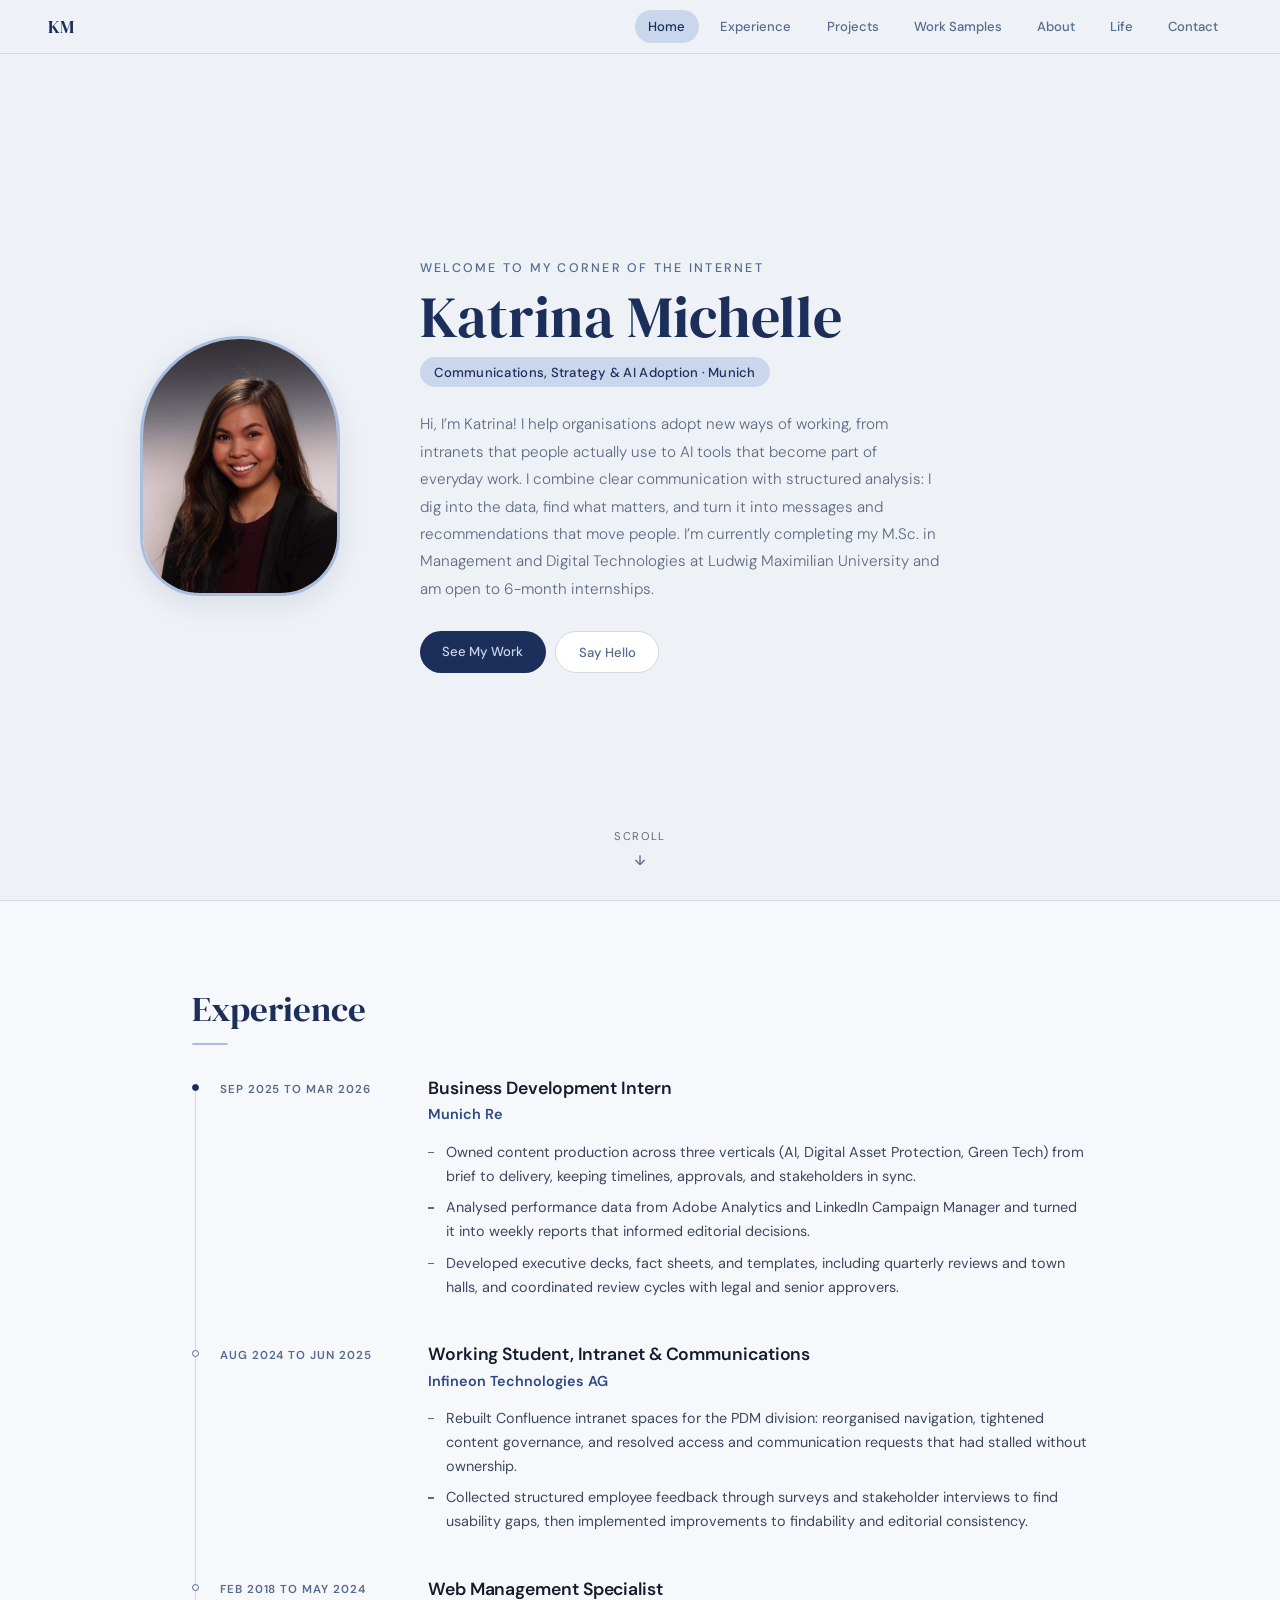
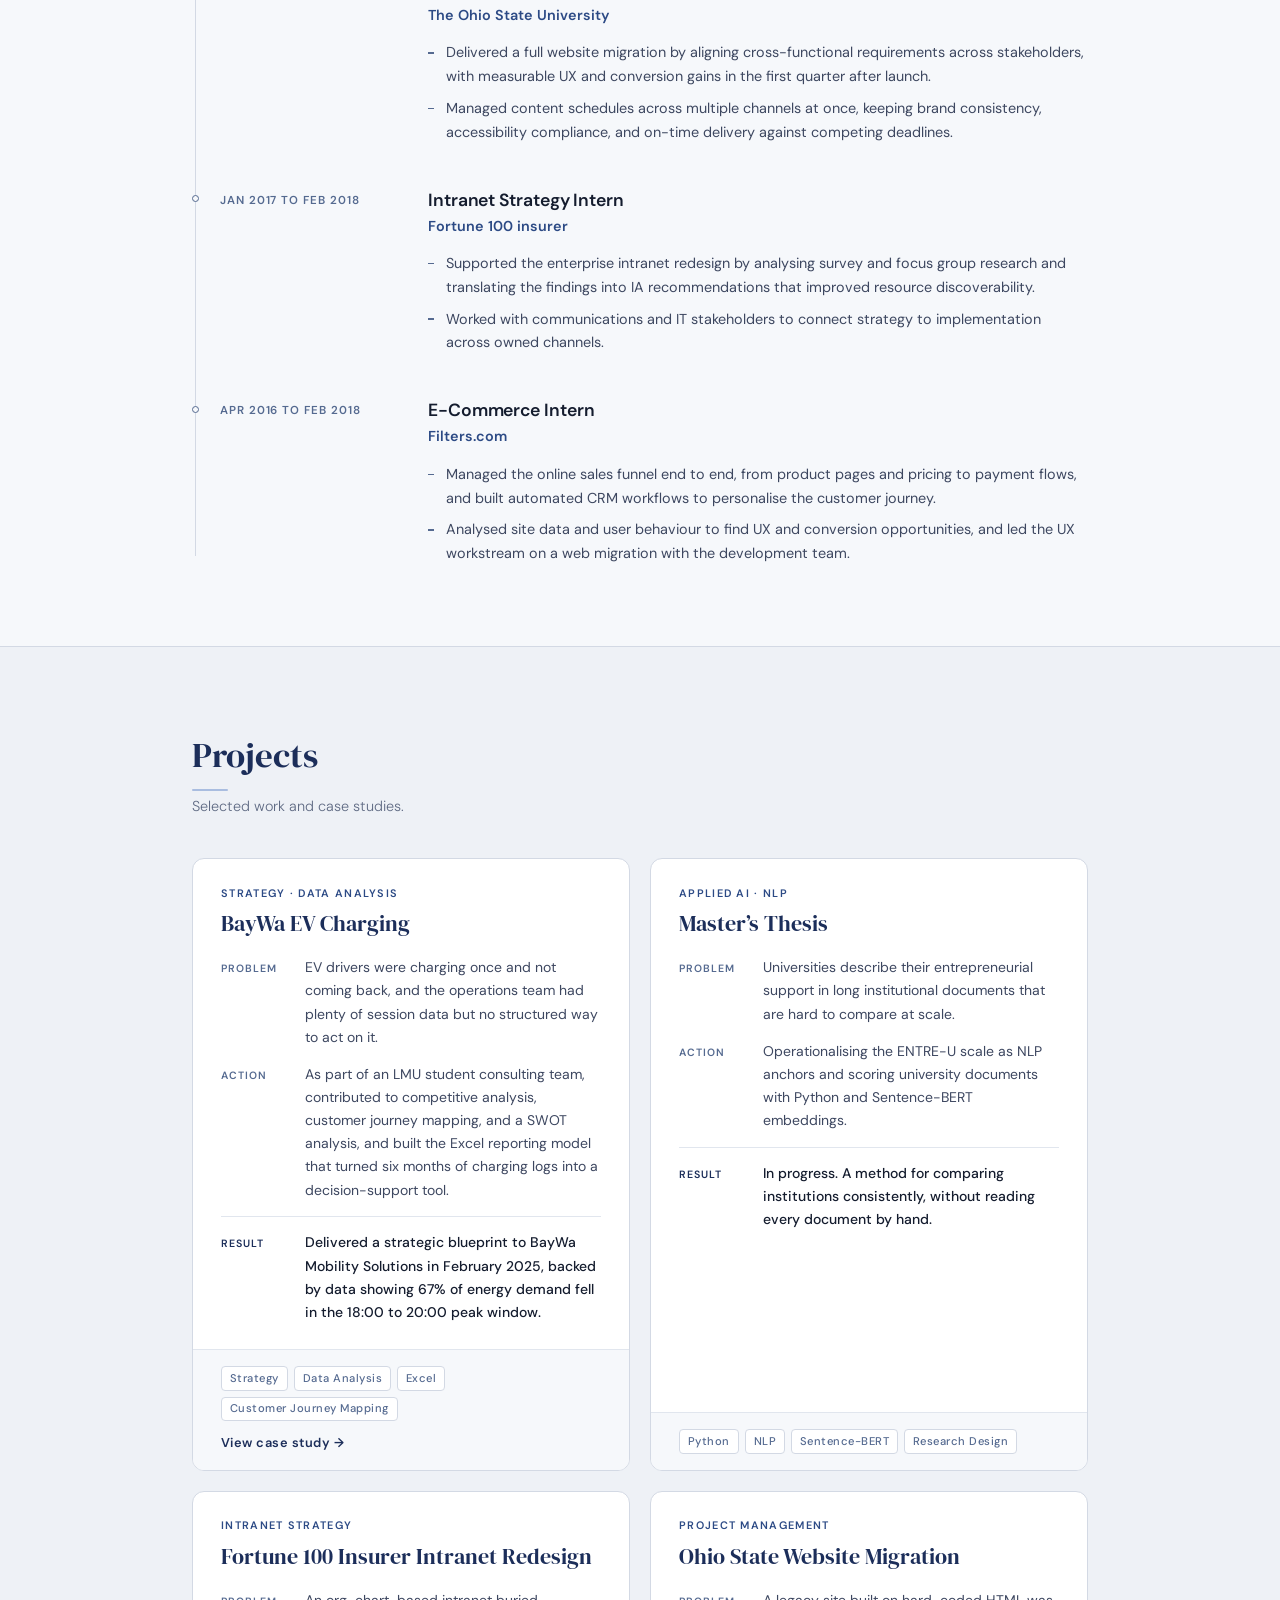
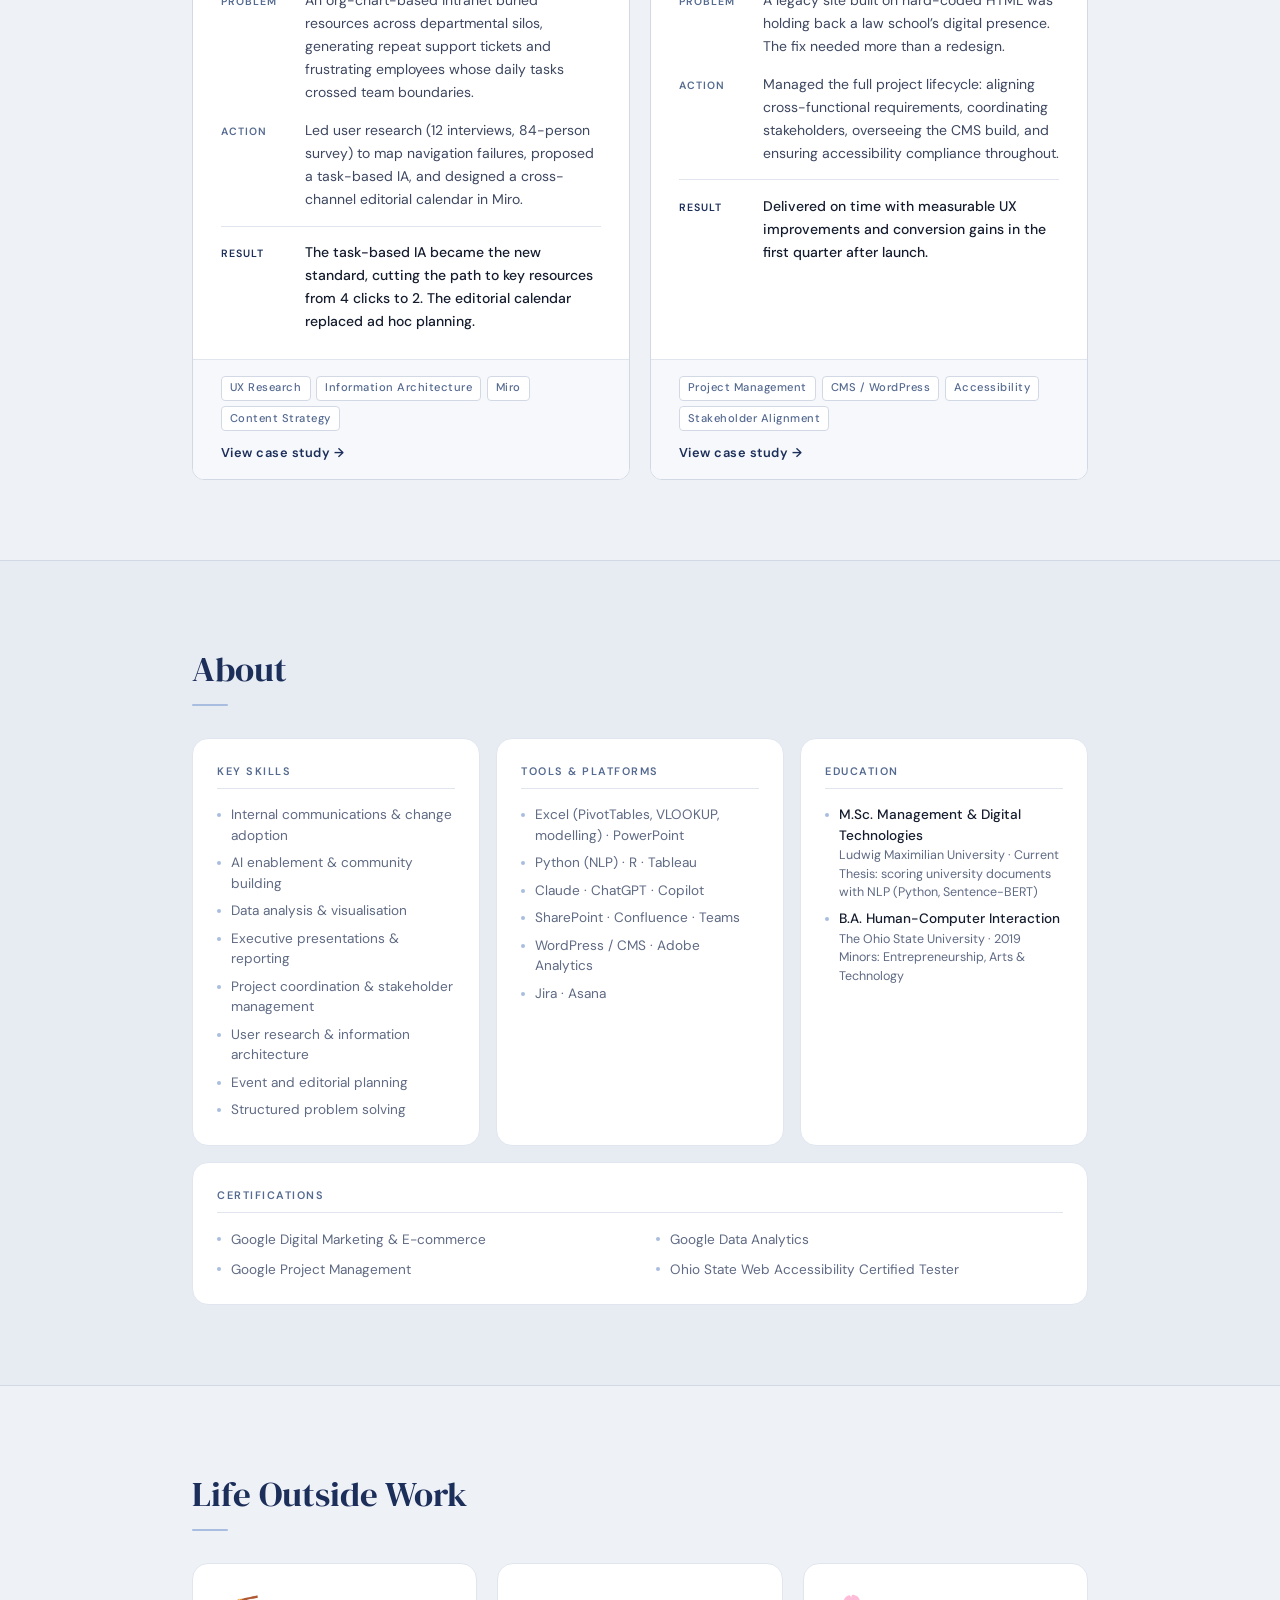
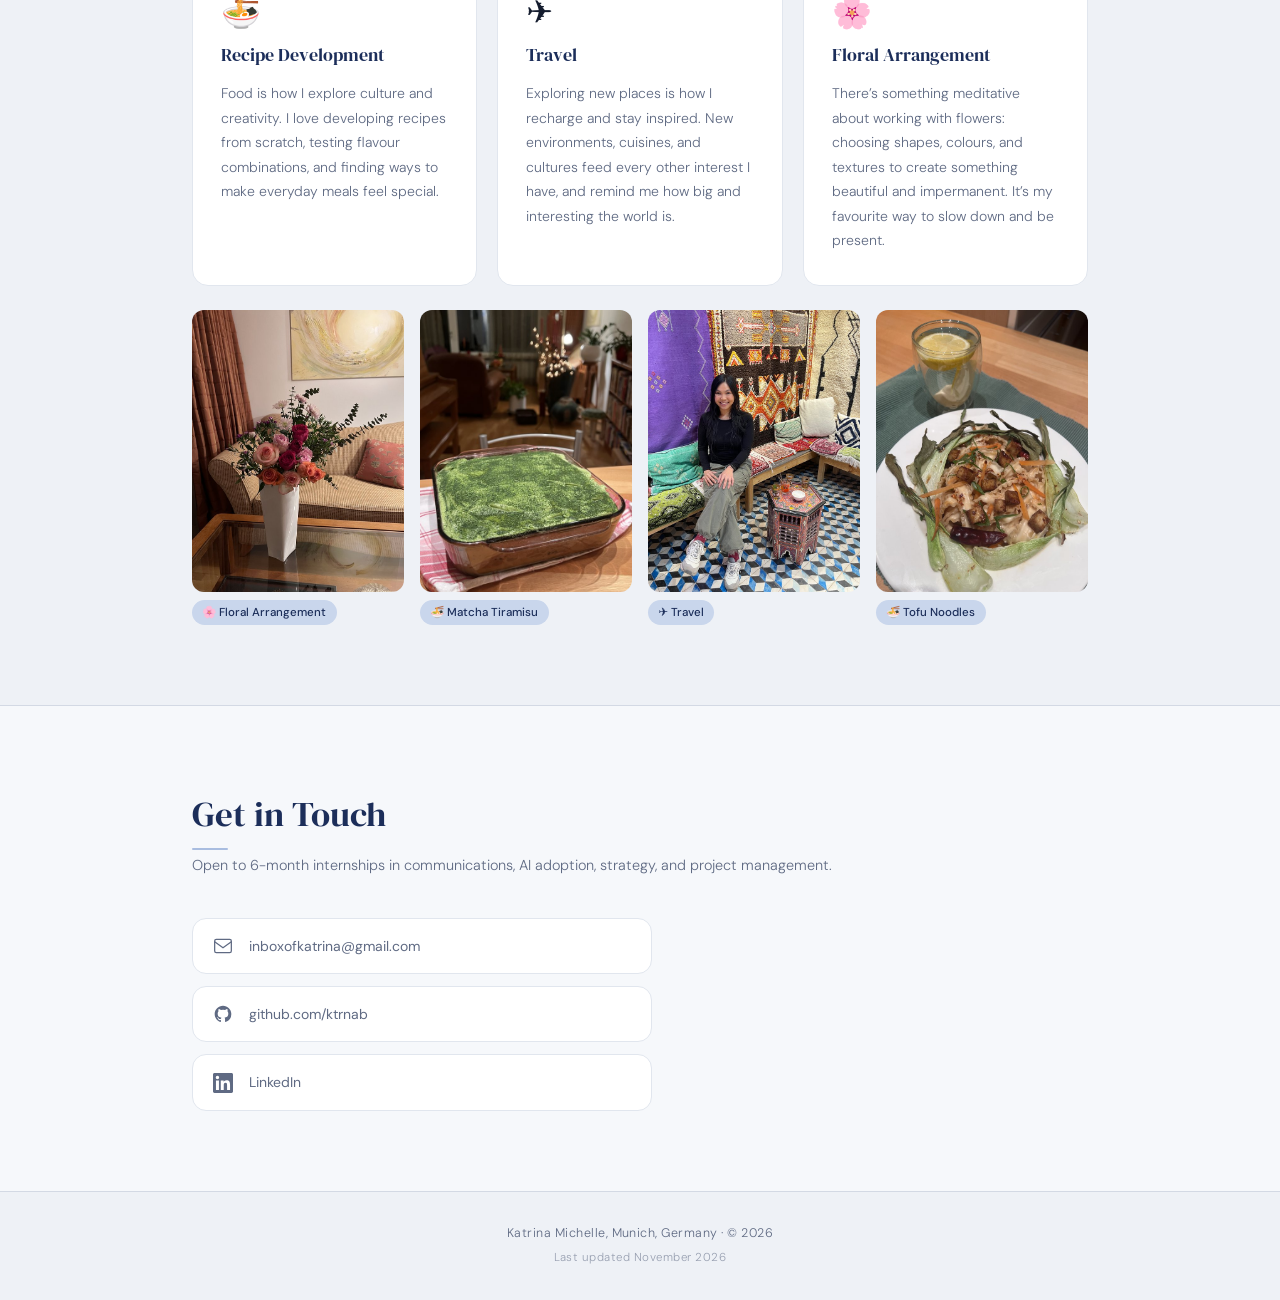
==== commit adaa13d5: "Anonymise insurer on home page" ====
--- a/index.html
+++ b/index.html
@@ -108,7 +108,7 @@
           </div>
           <div class="timeline-body">
             <h3 class="timeline-role">Intranet Strategy Intern</h3>
-            <p class="timeline-company">Nationwide Insurance</p>
+            <p class="timeline-company">Fortune 100 insurer</p>
             <ul class="timeline-bullets">
               <li>Supported the enterprise intranet redesign by analysing survey and focus group research and translating the findings into IA recommendations that improved resource discoverability.</li>
               <li>Worked with communications and IT stakeholders to connect strategy to implementation across owned channels.</li>
@@ -203,7 +203,7 @@
         <article class="project-card">
           <header class="project-head">
             <div class="project-tag">Intranet Strategy</div>
-            <h3>Nationwide Insurance Intranet Redesign</h3>
+            <h3>Fortune 100 Insurer Intranet Redesign</h3>
           </header>
           <dl class="project-par">
             <div>
@@ -226,7 +226,7 @@
               <span>Miro</span>
               <span>Content Strategy</span>
             </div>
-            <a href="work.html#nationwide-intranet" class="case-study-link">View case study <span aria-hidden="true">→</span></a>
+            <a href="work.html#insurer-intranet" class="case-study-link">View case study <span aria-hidden="true">→</span></a>
           </footer>
         </article>
 
